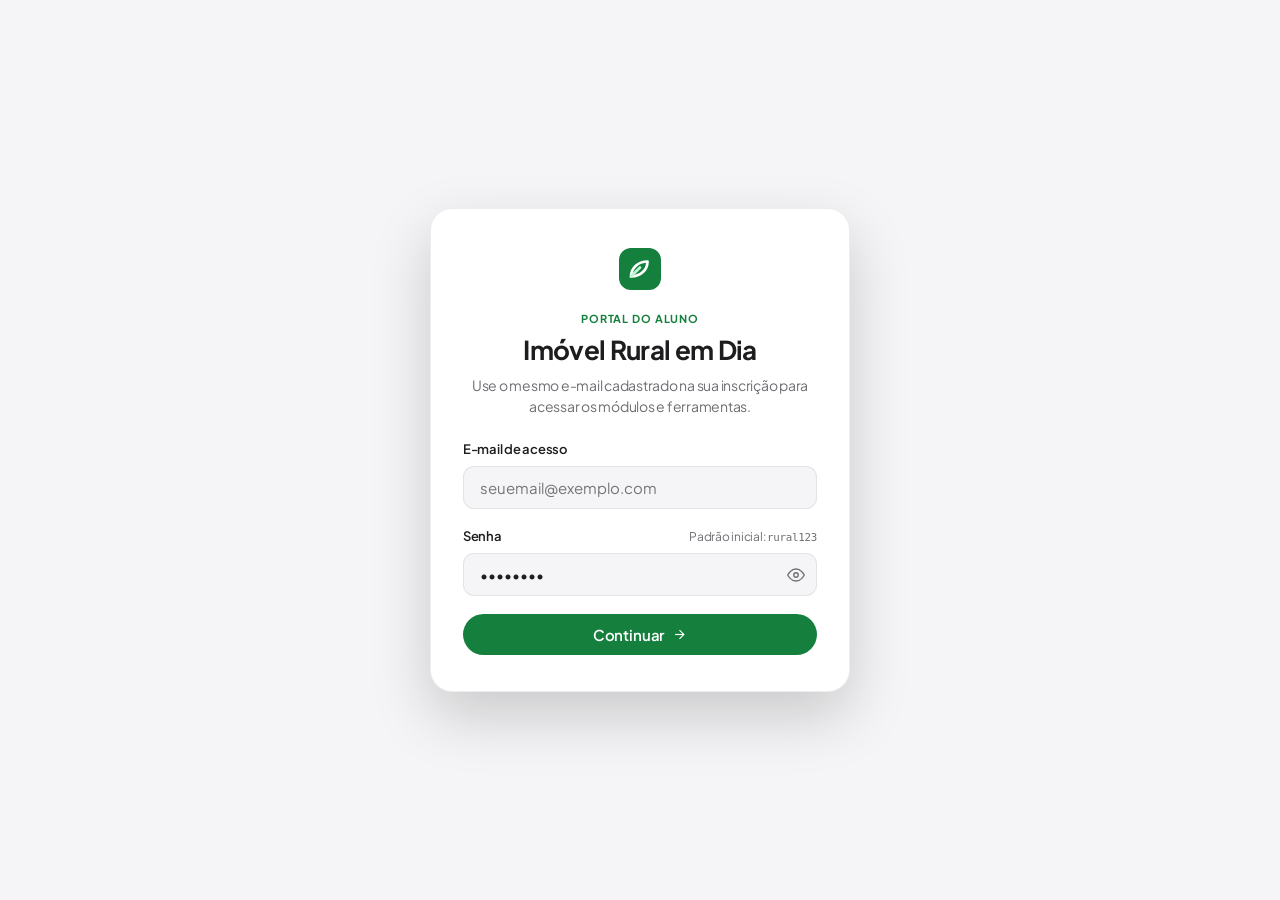
==== membros/index.html @ ce209ed5 "feat: publicar area de membros (/membros e /proprietario) + api webhook e consultor ia" ====
<!DOCTYPE html>
<html lang="pt-BR" data-theme="light">
<head>
  <meta charset="UTF-8">
  <meta name="viewport" content="width=device-width, initial-scale=1.0">
  <title>Imóvel Rural em Dia | Formação Consultor Rural</title>
  <meta name="description" content="Área de membros Imóvel Rural em Dia. Acesse os 24 módulos visuais de CCIR, ITR, CAR, Retificação, Crédito Rural, planilhas interativas e o Consultor IA.">

  <!-- OpenGraph Exclusivo da Area de Membros -->
  <meta property="og:title" content="Imóvel Rural em Dia | Formação Consultor Rural">
  <meta property="og:description" content="Plataforma exclusiva de alunos com 24 módulos visuais passo a passo, planilhas interativas, modelos copiáveis e Consultor IA.">
  <meta property="og:type" content="website">
  <meta property="og:url" content="https://regularizerural.vercel.app/membros">
  <meta property="og:image" content="https://regularizerural.vercel.app/mockup.webp">
  <meta property="og:locale" content="pt_BR">
  <meta name="twitter:card" content="summary_large_image">
  <meta name="twitter:title" content="Imóvel Rural em Dia | Formação Consultor Rural">
  <meta name="twitter:description" content="Plataforma exclusiva de alunos com 24 módulos visuais passo a passo, planilhas interativas e Consultor IA.">
  <meta name="twitter:image" content="https://regularizerural.vercel.app/mockup.webp">

  <link rel="icon" type="image/svg+xml" href="/favicon.svg">
  <link rel="preconnect" href="https://fonts.googleapis.com">
  <link rel="preconnect" href="https://fonts.gstatic.com" crossorigin>
  <link href="https://fonts.googleapis.com/css2?family=Plus+Jakarta+Sans:wght@300;400;500;600;700&display=swap" rel="stylesheet">
  <link rel="stylesheet" href="/membros/styles.css">
</head>
<body>

  <!-- TELA DE LOGIN ESTILO APPLE ID -->
  <section id="login-view" class="login-view hidden">
    <div class="login-container">
      <div class="login-card">
        <div class="login-brand">
          <div class="brand-mark-lg">
            <svg viewBox="0 0 32 32" fill="none" stroke="currentColor" stroke-width="1.8">
              <rect x="2" y="2" width="28" height="28" rx="8" fill="#15803d" stroke="none"/>
              <path d="M10 21C10 15.5 14.5 11 21 11C21 16.5 16.5 21 10 21Z" stroke="#ffffff" stroke-width="1.8" stroke-linecap="round" stroke-linejoin="round"/>
              <path d="M10 21L16 15" stroke="#bbf7d0" stroke-width="1.8" stroke-linecap="round"/>
            </svg>
          </div>
          <span class="login-eyebrow">PORTAL DO ALUNO</span>
          <h1 class="login-title">Imóvel Rural em Dia</h1>
          <p class="login-subtitle">Use o mesmo e-mail cadastrado na sua inscrição para acessar os módulos e ferramentas.</p>
        </div>

        <div id="login-alert" class="login-alert hidden" role="alert"></div>

        <form id="login-form" class="login-form" onsubmit="window.RRApp.handleLoginSubmit(event)">
          <div class="form-group">
            <label for="login-email">E-mail de acesso</label>
            <input type="email" id="login-email" name="email" class="apple-input" placeholder="seuemail@exemplo.com" required autocomplete="email">
          </div>

          <div class="form-group">
            <div class="label-row">
              <label for="login-password">Senha</label>
              <span class="password-hint">Padrão inicial: <code>rural123</code></span>
            </div>
            <div class="password-input-wrap">
              <input type="password" id="login-password" name="password" class="apple-input" placeholder="Digite sua senha" value="rural123" required autocomplete="current-password">
              <button type="button" class="password-toggle-btn" onclick="window.RRApp.togglePasswordVisibility()" aria-label="Mostrar senha">
                <svg class="icon-sm" viewBox="0 0 24 24" fill="none" stroke="currentColor" stroke-width="1.8">
                  <path d="M1 12s4-8 11-8 11 8 11 8-4 8-11 8-11-8-11-8z"/>
                  <circle cx="12" cy="12" r="3"/>
                </svg>
              </button>
            </div>
          </div>

          <button type="submit" id="login-submit-btn" class="btn-apple-primary btn-full">
            <span>Continuar</span>
            <svg class="icon-xs" viewBox="0 0 24 24" fill="none" stroke="currentColor" stroke-width="1.8">
              <line x1="5" y1="12" x2="19" y2="12"/>
              <polyline points="12 5 19 12 12 19"/>
            </svg>
          </button>
        </form>

        <div class="login-quick-switch">
          <span class="login-quick-label">Contas de demonstração rápida:</span>
          <div class="login-quick-pills">
            <button type="button" class="chip-ghost" onclick="window.RRApp.quickSwitch('vip@rural.com', 'vip')">Aluno VIP</button>
            <button type="button" class="chip-ghost" onclick="window.RRApp.quickSwitch('aluno@rural.com', 'dia1')">Aluno Dia 1</button>
            <button type="button" class="chip-ghost" onclick="window.RRApp.quickSwitch('aluno8dias@rural.com', 'dia8')">Aluno Dia 8+</button>
          </div>
        </div>
      </div>
    </div>
  </section>

  <!-- SHELL PRINCIPAL ESTILO APPLE GALLERY -->
  <div id="app-shell" class="app-shell">

    <!-- TOP NAV GLOBAL (52px, FROSTED GLASS APPLE) -->
    <header id="app-header" class="global-nav">
      <div class="global-nav-inner">
        <!-- Esquerda: Logo minimalista -->
        <a href="#modulos" class="nav-brand" onclick="window.RRApp.navigate('home'); return false;">
          <span class="nav-brand-icon" aria-hidden="true">
            <svg viewBox="0 0 24 24" fill="none" stroke="currentColor" stroke-width="1.8">
              <path d="M6 19C6 12.5 11 7.5 18 7.5C18 14.5 13 19 6 19Z" stroke-linecap="round" stroke-linejoin="round"/>
              <path d="M6 19L12.5 12.5" stroke-linecap="round"/>
            </svg>
          </span>
          <span class="nav-brand-title">Imóvel Rural em Dia</span>
        </a>

        <!-- Centro: Apenas 3 links limpos -->
        <nav class="nav-center-links" aria-label="Menu Principal">
          <button type="button" class="nav-item active" data-nav="home" onclick="window.RRApp.navigate('home')">
            Módulos
          </button>
          <button type="button" id="nav-btn-tools" class="nav-item" data-nav="tools" onclick="window.RRApp.navigate('tools')">
            Ferramentas e Planilhas
          </button>
          <button type="button" id="nav-btn-ai" class="nav-item" data-nav="ai" onclick="window.RRApp.navigate('ai')">
            Consultor IA
          </button>
        </nav>

        <!-- Direita: Busca minimalista em pilula + Tema + Perfil com dropdown discreto -->
        <div class="nav-right-actions">
          <div class="nav-search-pill">
            <svg class="icon-xs nav-search-icon" viewBox="0 0 24 24" fill="none" stroke="currentColor" stroke-width="1.8">
              <circle cx="11" cy="11" r="8"/>
              <line x1="21" y1="21" x2="16.65" y2="16.65"/>
            </svg>
            <input
              type="search"
              id="module-search-input"
              class="nav-search-input"
              placeholder="Buscar módulo..."
              aria-label="Buscar módulo ou aula"
              oninput="window.RRApp.handleSearch(this.value)"
            >
            <button type="button" id="search-clear-btn" class="nav-search-clear hidden" onclick="window.RRApp.clearSearch()" aria-label="Limpar busca">
              <svg class="icon-xs" viewBox="0 0 24 24" fill="none" stroke="currentColor" stroke-width="1.8">
                <line x1="18" y1="6" x2="6" y2="18"/>
                <line x1="6" y1="6" x2="18" y2="18"/>
              </svg>
            </button>
          </div>

          <button type="button" id="theme-toggle-btn" class="nav-icon-btn" onclick="window.RRApp.toggleTheme()" aria-label="Alternar tema claro ou escuro" title="Alternar aparência">
            <svg id="theme-icon-moon" class="icon-sm" viewBox="0 0 24 24" fill="none" stroke="currentColor" stroke-width="1.8">
              <path d="M21 12.79A9 9 0 1 1 11.21 3 7 7 0 0 0 21 12.79z"/>
            </svg>
            <svg id="theme-icon-sun" class="icon-sm hidden" viewBox="0 0 24 24" fill="none" stroke="currentColor" stroke-width="1.8">
              <circle cx="12" cy="12" r="5"/>
              <line x1="12" y1="1" x2="12" y2="3"/>
              <line x1="12" y1="21" x2="12" y2="23"/>
              <line x1="4.22" y1="4.22" x2="5.64" y2="5.64"/>
              <line x1="18.36" y1="18.36" x2="19.78" y2="19.78"/>
              <line x1="1" y1="12" x2="3" y2="12"/>
              <line x1="21" y1="12" x2="23" y2="12"/>
              <line x1="4.22" y1="19.78" x2="5.64" y2="18.36"/>
              <line x1="18.36" y1="5.64" x2="19.78" y2="4.22"/>
            </svg>
          </button>

          <div class="profile-dropdown-wrap">
            <button type="button" id="profile-menu-btn" class="profile-trigger-btn" onclick="window.RRApp.toggleProfileMenu(event)" aria-expanded="false" aria-haspopup="true">
              <span class="profile-avatar-circle" id="header-user-initials">AL</span>
              <span class="profile-email-short" id="header-user-email">aluno@rural.com</span>
              <svg class="icon-xs profile-chevron" viewBox="0 0 24 24" fill="none" stroke="currentColor" stroke-width="1.8">
                <polyline points="6 9 12 15 18 9"/>
              </svg>
            </button>

            <div id="profile-dropdown" class="profile-dropdown hidden" role="menu">
              <div class="dropdown-user-header">
                <strong id="dropdown-user-name">Aluno Consultor</strong>
                <span id="dropdown-user-email">aluno@rural.com</span>
                <div class="dropdown-progress-row">
                  <span id="header-progress-pct">0% concluído</span>
                  <div class="dropdown-progress-track">
                    <div id="header-progress-bar" class="dropdown-progress-fill" style="width: 0%"></div>
                  </div>
                </div>
              </div>

              <div class="dropdown-divider"></div>

              <div class="dropdown-section">
                <span class="dropdown-section-label">Trocar conta de teste</span>
                <button type="button" class="dropdown-item" data-sim="vip" onclick="window.RRApp.quickSwitch('vip@rural.com', 'vip')">
                  <span>Aluno VIP (Completo + IA)</span>
                  <svg class="icon-xs" viewBox="0 0 24 24" fill="none" stroke="currentColor" stroke-width="1.8">
                    <polyline points="20 6 9 17 4 12"/>
                  </svg>
                </button>
                <button type="button" class="dropdown-item" data-sim="dia1" onclick="window.RRApp.quickSwitch('aluno@rural.com', 'dia1')">
                  <span>Aluno Dia 1 (Trava 7 dias)</span>
                  <svg class="icon-xs" viewBox="0 0 24 24" fill="none" stroke="currentColor" stroke-width="1.8">
                    <circle cx="12" cy="12" r="9"/>
                    <polyline points="12 7 12 12 15 14"/>
                  </svg>
                </button>
                <button type="button" class="dropdown-item" data-sim="dia8" onclick="window.RRApp.quickSwitch('aluno8dias@rural.com', 'dia8')">
                  <span>Aluno Dia 8+ (7 dias liberado)</span>
                  <svg class="icon-xs" viewBox="0 0 24 24" fill="none" stroke="currentColor" stroke-width="1.8">
                    <path d="M22 11.08V12a10 10 0 1 1-5.93-9.14"/>
                    <polyline points="22 4 12 14.01 9 11.01"/>
                  </svg>
                </button>
                <button type="button" class="dropdown-item" data-sim="proprietario" onclick="window.RRApp.quickSwitch('proprietario@rural.com', 'proprietario')">
                  <span>Proprietário Rural (Oferta Entenda)</span>
                  <svg class="icon-xs" viewBox="0 0 24 24" fill="none" stroke="currentColor" stroke-width="1.8">
                    <path d="M3 9l9-7 9 7v11a2 2 0 0 1-2 2H5a2 2 0 0 1-2-2z"/>
                    <polyline points="9 22 9 12 15 12 15 22"/>
                  </svg>
                </button>
              </div>

              <div class="dropdown-divider"></div>

              <button type="button" class="dropdown-item dropdown-item-danger" onclick="window.RRApp.logout()">
                <span>Sair</span>
                <svg class="icon-xs" viewBox="0 0 24 24" fill="none" stroke="currentColor" stroke-width="1.8">
                  <path d="M9 21H5a2 2 0 0 1-2-2V5a2 2 0 0 1 2-2h4"/>
                  <polyline points="16 17 21 12 16 7"/>
                  <line x1="21" y1="12" x2="9" y2="12"/>
                </svg>
              </button>
            </div>
          </div>
        </div>
      </div>
    </header>

    <!-- ====================================================================== -->
    <!-- VIEW 1: HOME (HERO MINIMALISTA APPLE + VITRINE DE CAPAS APPLE BOOKS)   -->
    <!-- ====================================================================== -->
    <main id="view-home" class="app-view">

      <!-- HERO MINIMALISTA ESTILO APPLE.COM -->
      <section class="apple-hero">
        <div class="apple-hero-inner">
          <span id="hero-eyebrow" class="apple-hero-eyebrow">FORMAÇÃO CONSULTOR RURAL</span>
          <h1 id="hero-title" class="apple-hero-title">Domine a regularização rural com clareza visual.</h1>
          <p id="hero-subtitle" class="apple-hero-subtitle">CCIR, ITR, CAR, Retificação de Área, Crédito Rural e Consultoria em 24 módulos práticos.</p>
          <div class="apple-hero-actions">
            <button type="button" id="hero-continue-btn" class="btn-apple-primary" onclick="window.RRApp.continueStudying()">
              <span id="hero-continue-label">Continuar Estudando</span>
            </button>
            <button type="button" class="btn-apple-ghost" onclick="window.RRApp.navigate('ai')">
              <span id="hero-ai-btn-label">Abrir Consultor IA</span>
            </button>
          </div>
        </div>
      </section>

      <!-- VITRINE DE TRILHAS E CAPAS DE MODULOS (ESTILO APPLE BOOKS / APPLE TV+) -->
      <section id="tracks-container" class="tracks-showcase" aria-label="Trilhas de Módulos">
        <!-- Renderizado dinamicamente via app.js -->
      </section>

    </main>

    <!-- ====================================================================== -->
    <!-- VIEW 2: WORKBOOK VISUAL INTERATIVO (MODULE READER VIEW)                -->
    <!-- ====================================================================== -->
    <section id="view-classroom" class="app-view hidden">
      <!-- Barra Superior Limpa do Leitor -->
      <div class="reader-topbar">
        <div class="reader-topbar-inner">
          <button type="button" class="btn-reader-back" onclick="window.RRApp.navigate('home')">
            <svg class="icon-sm" viewBox="0 0 24 24" fill="none" stroke="currentColor" stroke-width="1.8">
              <line x1="19" y1="12" x2="5" y2="12"/>
              <polyline points="12 19 5 12 12 5"/>
            </svg>
            <span>Voltar aos Módulos</span>
          </button>

          <div class="reader-topbar-title">
            <span id="cls-mod-number" class="reader-mod-badge">MÓDULO 01</span>
            <h2 id="cls-mod-title" class="reader-mod-name">Título do Módulo</h2>
          </div>

          <div class="reader-topbar-progress">
            <span id="cls-mod-progress-text" class="reader-progress-label">0 de 3 aulas</span>
            <div class="reader-progress-track">
              <div id="cls-mod-progress-bar" class="reader-progress-fill" style="width: 0%"></div>
            </div>
          </div>
        </div>
      </div>

      <!-- Layout em 2 Colunas Limpas -->
      <div class="reader-workspace">
        <!-- Coluna Esquerda (280px, fixa) -->
        <aside class="reader-sidebar">
          <div class="reader-sidebar-head">
            <span class="reader-sidebar-label">AULAS DO MÓDULO</span>
          </div>

          <div id="cls-lessons-list" class="reader-lessons-list" role="navigation" aria-label="Aulas do módulo">
            <!-- Preenchido via app.js -->
          </div>

          <div class="reader-sidebar-footer">
            <button type="button" id="cls-complete-btn" class="btn-complete-lesson" onclick="window.RRApp.toggleCurrentLessonComplete()">
              <svg class="icon-sm" viewBox="0 0 24 24" fill="none" stroke="currentColor" stroke-width="1.8">
                <polyline points="20 6 9 17 4 12"/>
              </svg>
              <span id="cls-complete-btn-label">Marcar aula como concluída</span>
            </button>

            <button type="button" id="cls-sidebar-pdf-btn" class="btn-reader-utility hidden" onclick="window.RRApp.openModulePdf()">
              <svg class="icon-xs" viewBox="0 0 24 24" fill="none" stroke="currentColor" stroke-width="1.8">
                <path d="M14 2H6a2 2 0 0 0-2 2v16a2 2 0 0 0 2 2h12a2 2 0 0 0 2-2V8z"/>
                <polyline points="14 2 14 8 20 8"/>
              </svg>
              <span>Versão em PDF</span>
            </button>
          </div>
        </aside>

        <!-- Coluna Principal (max-width: 860px, fundo #ffffff, padding 40px) -->
        <div class="reader-main-column">
          <article class="reader-paper">
            <!-- Player de Video elegante (16:9 arredondado 18px) ou card discreto -->
            <div id="cls-video-stage" class="reader-video-wrap">
              <!-- Preenchido dinamicamente via app.js -->
            </div>

            <!-- Cabecalho da Aula -->
            <header class="reader-lesson-header">
              <div class="reader-lesson-meta">
                <span id="cls-lesson-number-badge" class="reader-lesson-pill">Aula 01</span>
                <span id="cls-lesson-duration-badge" class="reader-lesson-duration">15 min</span>
                <span id="cls-lesson-status-badge" class="reader-lesson-status">Em estudo</span>
              </div>
              <h1 id="cls-lesson-title" class="reader-lesson-title">Título da Aula</h1>
            </header>

            <!-- Corpo Rico do Workbook da Aula -->
            <div id="cls-lesson-content" class="workbook-content">
              <!-- Renderizado via app.js -->
            </div>

            <!-- Navegacao Inferior entre Aulas -->
            <footer class="reader-bottom-nav">
              <button type="button" id="cls-prev-btn" class="btn-apple-secondary" onclick="window.RRApp.prevLesson()">
                <svg class="icon-xs" viewBox="0 0 24 24" fill="none" stroke="currentColor" stroke-width="1.8">
                  <line x1="19" y1="12" x2="5" y2="12"/>
                  <polyline points="12 19 5 12 12 5"/>
                </svg>
                <span>Aula Anterior</span>
              </button>

              <button type="button" id="cls-next-btn" class="btn-apple-primary" onclick="window.RRApp.nextLesson()">
                <span id="cls-next-btn-label">Próxima Aula</span>
                <svg class="icon-xs" viewBox="0 0 24 24" fill="none" stroke="currentColor" stroke-width="1.8">
                  <line x1="5" y1="12" x2="19" y2="12"/>
                  <polyline points="12 5 19 12 12 19"/>
                </svg>
              </button>
            </footer>
          </article>
        </div>
      </div>
    </section>

    <!-- ====================================================================== -->
    <!-- VIEW 3: FERRAMENTAS E PLANILHAS INTERATIVAS (view === 'tools')          -->
    <!-- ====================================================================== -->
    <section id="view-tools" class="app-view hidden">
      <div class="tools-container">
        <header class="tools-hero">
          <span id="tools-eyebrow" class="apple-hero-eyebrow">FERRAMENTAS OPERACIONAIS</span>
          <h1 id="tools-title" class="tools-main-title">Planilhas e Calculadoras de Campo.</h1>
          <p id="tools-subtitle" class="tools-main-subtitle">Simule honorários por hectare, faça a auditoria cruzada dos 4 documentos do imóvel e planeje sua meta mensal.</p>

          <div id="tools-nav-pills" class="tools-nav-pills" role="tablist">
            <a href="#tool-calc-honorarios" class="chip-option active">1. Calculadora de Honorários</a>
            <a href="#tool-auditoria-cruzada" class="chip-option">2. Auditoria Cruzada (4 Órgãos)</a>
            <a href="#tool-meta-financeira" class="chip-option">3. Meta Financeira Mensal</a>
          </div>
        </header>

        <!-- PLANILHA 1: CALCULADORA INTERATIVA DE HONORARIOS E PACOTES RURAIS -->
        <section id="tool-calc-honorarios" class="interactive-sheet tool-sheet-card">
          <div class="sheet-header">
            <div>
              <span class="sheet-eyebrow">PLANILHA INTERATIVA 01</span>
              <h2 class="sheet-title">Calculadora de Honorários e Pacotes Rurais</h2>
              <p class="sheet-desc">Selecione o porte do imóvel em hectares e os serviços desejados para gerar os valores de Serviço Avulso, Pacote Essencial, Pacote Completo e Entrada de 50%.</p>
            </div>
            <button type="button" class="btn-apple-primary" onclick="window.RRApp.copyPricingProposal(this)">
              <svg class="icon-xs" viewBox="0 0 24 24" fill="none" stroke="currentColor" stroke-width="1.8">
                <rect x="9" y="9" width="13" height="13" rx="2" ry="2"/>
                <path d="M5 15H4a2 2 0 0 1-2-2V4a2 2 0 0 1 2-2h9a2 2 0 0 1 2 2v1"/>
              </svg>
              <span>Copiar Orçamento</span>
            </button>
          </div>

          <div class="sheet-grid-2">
            <!-- Controles de Entrada -->
            <div class="sheet-controls-panel">
              <div class="form-group">
                <label for="calc-client-name">Nome do cliente ou propriedade (opcional)</label>
                <input type="text" id="calc-client-name" class="apple-input" placeholder="Ex.: Fazenda Boa Esperança (Sr. Antônio)" oninput="window.RRApp.recalculatePricing()">
              </div>

              <div class="form-group">
                <div class="label-row">
                  <label for="calc-hectares">Porte do imóvel em hectares (ha)</label>
                  <strong id="calc-hectares-badge" class="sheet-value-pill">45 ha (Pequeno / Médio Porte)</strong>
                </div>
                <input type="range" id="calc-hectares-range" class="apple-range" min="5" max="1500" step="5" value="45" oninput="window.RRApp.syncHectaresInput(this.value, 'range')">
                <div class="range-input-row">
                  <input type="number" id="calc-hectares" class="apple-input input-sm" min="1" max="50000" value="45" oninput="window.RRApp.syncHectaresInput(this.value, 'number')">
                  <span class="range-unit-label">hectares declarados</span>
                </div>
              </div>

              <div class="form-group">
                <label for="calc-complexity">Grau de complexidade cadastral</label>
                <select id="calc-complexity" class="apple-input" onchange="window.RRApp.recalculatePricing()">
                  <option value="1">Padrão: Emissão e atualização sem litígio (1.0x)</option>
                  <option value="1.35">Intermediário: Divergência cadastral, espólio ou malha fina ITR (1.35x)</option>
                  <option value="1.75">Avançado: Sobreposição de CAR, retificação ou múltiplos herdeiros (1.75x)</option>
                </select>
              </div>

              <div class="form-group">
                <label>Serviços incluídos no levantamento</label>
                <div class="sheet-check-grid">
                  <label class="sheet-Toggle-option">
                    <input type="checkbox" id="srv-ccir" checked onchange="window.RRApp.recalculatePricing()">
                    <span>CCIR / Atualização DCR no INCRA</span>
                  </label>
                  <label class="sheet-Toggle-option">
                    <input type="checkbox" id="srv-itr" checked onchange="window.RRApp.recalculatePricing()">
                    <span>ITR (DITR) + Vínculo CIB/CNIR e CND</span>
                  </label>
                  <label class="sheet-Toggle-option">
                    <input type="checkbox" id="srv-car" checked onchange="window.RRApp.recalculatePricing()">
                    <span>CAR / SICAR (Inscrição ou Retificação)</span>
                  </label>
                  <label class="sheet-Toggle-option">
                    <input type="checkbox" id="srv-ret" onchange="window.RRApp.recalculatePricing()">
                    <span>Dossiê de Retificação / Pasta Crédito Rural</span>
                  </label>
                </div>
              </div>
            </div>

            <!-- Resultados Calculados em Tempo Real -->
            <div class="sheet-results-panel">
              <div class="pricing-cards-grid">
                <div class="pricing-result-card">
                  <span class="pricing-card-tag">OPÇÃO 1 · SERVIÇO AVULSO</span>
                  <strong id="res-val-avulso" class="pricing-card-amount">R$ 350</strong>
                  <span class="pricing-card-sub">Por demanda unitária ou diagnóstico técnico inicial</span>
                </div>

                <div class="pricing-result-card">
                  <span class="pricing-card-tag">OPÇÃO 2 · PACOTE ESSENCIAL</span>
                  <strong id="res-val-essencial" class="pricing-card-amount">R$ 980</strong>
                  <span class="pricing-card-sub">Diagnóstico + Regularização base de 2 órgãos</span>
                </div>

                <div class="pricing-result-card pricing-card-featured">
                  <span class="pricing-card-tag">OPÇÃO 3 · PACOTE COMPLETO</span>
                  <strong id="res-val-completo" class="pricing-card-amount">R$ 1.650</strong>
                  <span class="pricing-card-sub">Solução completa dos serviços selecionados + Pasta final</span>
                </div>

                <div class="pricing-result-card pricing-card-split">
                  <span class="pricing-card-tag">CONDIÇÃO DE FECHAMENTO (50% + 50%)</span>
                  <strong id="res-val-entrada" class="pricing-card-amount">R$ 825</strong>
                  <span id="res-val-saldo" class="pricing-card-sub">50% na assinatura + R$ 825 na entrega dos protocolos</span>
                </div>
              </div>

              <div class="script-box" style="margin-top: 16px;">
                <div class="script-box-header">
                  <span class="script-box-title">Proposta Comercial Gerada Automaticamente</span>
                  <button type="button" class="btn-copy-pill" onclick="window.RRApp.copyPricingProposal(this)">
                    <svg class="icon-xs" viewBox="0 0 24 24" fill="none" stroke="currentColor" stroke-width="1.8">
                      <rect x="9" y="9" width="13" height="13" rx="2" ry="2"/>
                      <path d="M5 15H4a2 2 0 0 1-2-2V4a2 2 0 0 1 2-2h9a2 2 0 0 1 2 2v1"/>
                    </svg>
                    <span>Copiar Orçamento</span>
                  </button>
                </div>
                <pre id="calc-proposal-preview" class="script-pre"></pre>
              </div>
            </div>
          </div>
        </section>

        <!-- PLANILHA 2: AUDITORIA CRUZADA DO IMOVEL (MATRICULA X CCIR X ITR X CAR) -->
        <section id="tool-auditoria-cruzada" class="interactive-sheet tool-sheet-card">
          <div class="sheet-header">
            <div>
              <span class="sheet-eyebrow">PLANILHA INTERATIVA 02</span>
              <h2 class="sheet-title">Auditoria Cruzada do Imóvel (Matrícula x CCIR x ITR x CAR)</h2>
              <p class="sheet-desc">Digite o nome do titular, CPF/CNPJ e área em hectares nos 4 documentos. A planilha aponta automaticamente onde está a divergência e qual requerimento usar.</p>
            </div>
            <div class="sheet-header-actions">
              <button type="button" class="btn-apple-secondary" onclick="window.RRApp.loadAuditPreset('divergent')">
                <span>Carregar Exemplo com Divergência</span>
              </button>
              <button type="button" class="btn-apple-secondary" onclick="window.RRApp.loadAuditPreset('clean')">
                <span>Exemplo 100% Regular</span>
              </button>
              <button type="button" class="btn-apple-primary" onclick="window.RRApp.copyAuditReport(this)">
                <svg class="icon-xs" viewBox="0 0 24 24" fill="none" stroke="currentColor" stroke-width="1.8">
                  <rect x="9" y="9" width="13" height="13" rx="2" ry="2"/>
                  <path d="M5 15H4a2 2 0 0 1-2-2V4a2 2 0 0 1 2-2h9a2 2 0 0 1 2 2v1"/>
                </svg>
                <span>Copiar Laudo</span>
              </button>
            </div>
          </div>

          <div class="apple-table-wrap">
            <table class="apple-spec-table audit-interactive-table">
              <thead>
                <tr>
                  <th>Documento / Órgão</th>
                  <th>Nome do Titular no Documento</th>
                  <th>CPF ou CNPJ</th>
                  <th>Área Registrada (ha)</th>
                  <th>Status na Auditoria</th>
                  <th>Ação / Requerimento Recomendado</th>
                </tr>
              </thead>
              <tbody>
                <tr>
                  <td>
                    <strong>1. Matrícula / Registro</strong>
                    <span class="table-sub">Cartório de Imóveis (Base Legal)</span>
                  </td>
                  <td><input type="text" id="aud-mat-nome" class="table-input" value="José Carlos Oliveira" oninput="window.RRApp.runCrossAudit()"></td>
                  <td><input type="text" id="aud-mat-cpf" class="table-input" value="142.850.910-00" oninput="window.RRApp.runCrossAudit()"></td>
                  <td><input type="number" step="0.01" id="aud-mat-area" class="table-input" value="64.50" oninput="window.RRApp.runCrossAudit()"></td>
                  <td><span id="aud-mat-status" class="audit-pill audit-ok">Documento Base</span></td>
                  <td id="aud-mat-action" class="table-action-cell">Certidão de Inteiro Teor atualizada (referência de domínio).</td>
                </tr>
                <tr>
                  <td>
                    <strong>2. CCIR / SNCR</strong>
                    <span class="table-sub">INCRA (Código 13 dígitos)</span>
                  </td>
                  <td><input type="text" id="aud-ccir-nome" class="table-input" value="Espólio de Sebastião Oliveira" oninput="window.RRApp.runCrossAudit()"></td>
                  <td><input type="text" id="aud-ccir-cpf" class="table-input" value="018.442.110-49" oninput="window.RRApp.runCrossAudit()"></td>
                  <td><input type="number" step="0.01" id="aud-ccir-area" class="table-input" value="60.00" oninput="window.RRApp.runCrossAudit()"></td>
                  <td><span id="aud-ccir-status" class="audit-pill audit-err">Divergente</span></td>
                  <td id="aud-ccir-action" class="table-action-cell">Protocolar DCR no SNCR/INCRA atualizando titular e área.</td>
                </tr>
                <tr>
                  <td>
                    <strong>3. ITR / CIB (CNIR)</strong>
                    <span class="table-sub">Receita Federal / e-CAC</span>
                  </td>
                  <td><input type="text" id="aud-itr-nome" class="table-input" value="José Carlos Oliveira" oninput="window.RRApp.runCrossAudit()"></td>
                  <td><input type="text" id="aud-itr-cpf" class="table-input" value="142.850.910-00" oninput="window.RRApp.runCrossAudit()"></td>
                  <td><input type="number" step="0.01" id="aud-itr-area" class="table-input" value="60.00" oninput="window.RRApp.runCrossAudit()"></td>
                  <td><span id="aud-itr-status" class="audit-pill audit-err">Divergente</span></td>
                  <td id="aud-itr-action" class="table-action-cell">Atualizar área no CAFIR/CNIR e retificar DIAC na DITR.</td>
                </tr>
                <tr>
                  <td>
                    <strong>4. CAR / SICAR</strong>
                    <span class="table-sub">Órgão Ambiental Estadual</span>
                  </td>
                  <td><input type="text" id="aud-car-nome" class="table-input" value="José Carlos Oliveira" oninput="window.RRApp.runCrossAudit()"></td>
                  <td><input type="text" id="aud-car-cpf" class="table-input" value="142.850.910-00" oninput="window.RRApp.runCrossAudit()"></td>
                  <td><input type="number" step="0.01" id="aud-car-area" class="table-input" value="64.80" oninput="window.RRApp.runCrossAudit()"></td>
                  <td><span id="aud-car-status" class="audit-pill audit-ok">Compatível</span></td>
                  <td id="aud-car-action" class="table-action-cell">Dentro da margem operacional. Vincular nº do SNCR.</td>
                </tr>
              </tbody>
            </table>
          </div>

          <div id="audit-summary-banner" class="audit-summary-banner">
            <!-- Preenchido dinamicamente pelo app.js -->
          </div>
        </section>

        <!-- PLANILHA 3: META FINANCEIRA MENSAL DO CONSULTOR -->
        <section id="tool-meta-financeira" class="interactive-sheet tool-sheet-card">
          <div class="sheet-header">
            <div>
              <span class="sheet-eyebrow">PLANILHA INTERATIVA 03</span>
              <h2 class="sheet-title">Simulador de Meta Financeira Mensal do Consultor</h2>
              <p class="sheet-desc">Escolha sua meta mensal de faturamento para calcular quantos atendimentos você precisa fechar por mês e por semana em cada modalidade.</p>
            </div>
            <div class="goal-preset-pills">
              <button type="button" class="chip-option" onclick="window.RRApp.setMonthlyGoal(2000)">Meta R$ 2.000</button>
              <button type="button" class="chip-option active" onclick="window.RRApp.setMonthlyGoal(5000)">Meta R$ 5.000</button>
              <button type="button" class="chip-option" onclick="window.RRApp.setMonthlyGoal(10000)">Meta R$ 10.000</button>
            </div>
          </div>

          <div class="goal-controls-row">
            <div class="form-group">
              <label for="goal-target-input">Meta mensal desejada (R$)</label>
              <input type="number" id="goal-target-input" class="apple-input" step="500" min="500" max="100000" value="5000" oninput="window.RRApp.recalculateGoal()">
            </div>
            <div class="form-group">
              <label for="goal-ticket-avulso">Ticket médio Serviço Rápido (CCIR / ITR / CND)</label>
              <input type="number" id="goal-ticket-avulso" class="apple-input" step="50" min="100" value="300" oninput="window.RRApp.recalculateGoal()">
            </div>
            <div class="form-group">
              <label for="goal-ticket-inter">Ticket médio Regularização 2 Órgãos (DCR + ITR)</label>
              <input type="number" id="goal-ticket-inter" class="apple-input" step="50" min="300" value="950" oninput="window.RRApp.recalculateGoal()">
            </div>
            <div class="form-group">
              <label for="goal-ticket-pack">Ticket médio Pacote Completo (3 Órgãos + Pasta)</label>
              <input type="number" id="goal-ticket-pack" class="apple-input" step="100" min="500" value="1850" oninput="window.RRApp.recalculateGoal()">
            </div>
          </div>

          <div id="goal-results-grid" class="topic-grid">
            <!-- Preenchido dinamicamente pelo app.js -->
          </div>
        </section>

      </div>
    </section>

    <!-- ====================================================================== -->
    <!-- VIEW 4: CONSULTOR IA (APPLE INTELLIGENCE / CHATGPT MINIMALISTA)        -->
    <!-- ====================================================================== -->
    <section id="view-ai" class="app-view hidden">
      <div class="ai-minimal-shell">
        <header class="ai-minimal-header">
          <span class="ai-minimal-badge">
            <svg class="icon-xs" viewBox="0 0 24 24" fill="none" stroke="currentColor" stroke-width="1.8">
              <path d="M12 2L14.8 8.5L22 9.3L16.5 14L18.2 21L12 17.3L5.8 21L7.5 14L2 9.3L9.2 8.5L12 2Z"/>
            </svg>
            <span>Consultor Rural IA</span>
          </span>
          <h1 class="ai-minimal-title">Como posso ajudar no caso do seu cliente?</h1>
          <p class="ai-minimal-sub">Receba o diagnóstico técnico, a ordem dos órgãos, os documentos necessários e o orçamento pronto.</p>
        </header>

        <!-- Aviso discreto caso o perfil de teste nao tenha o Upsell da IA -->
        <div id="ai-locked-banner" class="ai-lock-notice hidden">
          <div class="ai-lock-notice-text">
            <strong>Recurso exclusivo do plano com Consultor IA</strong>
            <span>Ative na sua conta ou alterne para o perfil Aluno VIP no menu superior direito para testar agora.</span>
          </div>
          <div class="ai-lock-notice-actions">
            <a id="ai-unlock-checkout-link" href="https://pay.novarkbr.com/p0ptqz86" target="_blank" rel="noopener" class="btn-apple-primary">
              <span>Liberar Consultor IA</span>
            </a>
            <button type="button" class="btn-apple-secondary" onclick="window.RRApp.quickSwitch('vip@rural.com', 'vip')">
              <span>Testar como Aluno VIP</span>
            </button>
          </div>
        </div>

        <!-- 4 Sugestoes Rapidas em Pilulas Clicaveis -->
        <div class="ai-suggestions-row" aria-label="Sugestões rápidas">
          <button type="button" class="ai-suggestion-pill" onclick="window.RRApp.askPresetCase(0)">
            Sítio de 25 ha com CCIR no nome de falecido
          </button>
          <button type="button" class="ai-suggestion-pill" onclick="window.RRApp.askPresetCase(1)">
            Pronaf travado por CND de ITR e vínculo no CNIR
          </button>
          <button type="button" class="ai-suggestion-pill" onclick="window.RRApp.askPresetCase(2)">
            Sobreposição de área no CAR com vizinho
          </button>
          <button type="button" class="ai-suggestion-pill" onclick="window.RRApp.askPresetCase(3)">
            Orçamento em 3 pacotes para fazenda de 120 ha
          </button>
        </div>

        <!-- Caixa de Conversa Limpa -->
        <div class="ai-chat-card">
          <div id="ai-chat-messages" class="ai-chat-stream" role="log" aria-live="polite">
            <!-- Renderizado via app.js -->
          </div>

          <form id="ai-chat-form" class="ai-composer-bar" onsubmit="window.RRApp.handleAiSubmit(event)">
            <textarea
              id="ai-question-input"
              class="ai-composer-input"
              rows="2"
              maxlength="800"
              placeholder="Descreva o problema do imóvel rural (área, estado, CCIR, ITR, CAR, herança ou financiamento)..."
              onkeydown="window.RRApp.handleAiKeydown(event)"
            ></textarea>
            <div class="ai-composer-actions">
              <button type="button" class="btn-ai-clear" onclick="window.RRApp.clearAiChat()" title="Limpar conversa">
                Limpar
              </button>
              <button type="submit" id="ai-send-btn" class="btn-apple-primary">
                <span>Enviar</span>
                <svg class="icon-xs" viewBox="0 0 24 24" fill="none" stroke="currentColor" stroke-width="1.8">
                  <line x1="22" y1="2" x2="11" y2="13"/>
                  <polygon points="22 2 15 22 11 13 2 9 22 2"/>
                </svg>
              </button>
            </div>
          </form>
        </div>
      </div>
    </section>

  </div>

  <!-- MODAIS MINIMALISTAS APPLE (DESBLOQUEIO DE MODULO / TRAVA DE 7 DIAS) -->
  <div id="modal-backdrop" class="modal-backdrop hidden" onclick="window.RRApp.closeModalOnBackdrop(event)">

    <!-- Modal A: Modulo Bloqueado (Order Bump / Upsell) -->
    <div id="modal-purchase" class="apple-modal hidden" role="dialog" aria-modal="true" aria-labelledby="modal-purchase-title">
      <button type="button" class="modal-close-btn" onclick="window.RRApp.closeModals()" aria-label="Fechar">
        <svg class="icon-sm" viewBox="0 0 24 24" fill="none" stroke="currentColor" stroke-width="1.8">
          <line x1="18" y1="6" x2="6" y2="18"/>
          <line x1="6" y1="6" x2="18" y2="18"/>
        </svg>
      </button>

      <span id="modal-purchase-badge" class="modal-eyebrow">MÓDULO COMPLEMENTAR</span>
      <h3 id="modal-purchase-title" class="modal-title">Destravar Módulo</h3>
      <p id="modal-purchase-subtitle" class="modal-subtitle">Adicione este módulo complementar à sua conta usando o mesmo e-mail (<code id="modal-purchase-email">aluno@rural.com</code>) para liberação imediata.</p>

      <div class="modal-lessons-box">
        <span class="modal-box-label">Aulas incluídas neste módulo:</span>
        <ul id="modal-purchase-lessons" class="modal-lessons-list"></ul>
      </div>

      <div class="modal-actions">
        <a id="modal-purchase-cta" href="https://pay.novarkbr.com/t61jpbxl" target="_blank" rel="noopener" class="btn-apple-primary btn-full">
          <span id="modal-purchase-cta-label">Destravar Este Pacote Agora</span>
        </a>
        <a id="modal-purchase-combo-cta" href="https://pay.novarkbr.com/fotl08p9" target="_blank" rel="noopener" class="btn-apple-secondary btn-full hidden" style="margin-top: 8px; justify-content: center; text-align: center;">
          <span>Levar Combo com os 3 Order Bumps Juntos</span>
        </a>
        <button type="button" class="btn-modal-test-link" onclick="window.RRApp.unlockCurrentModalTrackForTest()">
          Testar abertura deste módulo no modo demonstração
        </button>
      </div>
    </div>

    <!-- Modal B: Modulo com Liberação Programada (7 Dias) -->
    <div id="modal-drip" class="apple-modal hidden" role="dialog" aria-modal="true" aria-labelledby="modal-drip-title">
      <button type="button" class="modal-close-btn" onclick="window.RRApp.closeModals()" aria-label="Fechar">
        <svg class="icon-sm" viewBox="0 0 24 24" fill="none" stroke="currentColor" stroke-width="1.8">
          <line x1="18" y1="6" x2="6" y2="18"/>
          <line x1="6" y1="6" x2="18" y2="18"/>
        </svg>
      </button>

      <span id="modal-drip-badge" class="modal-eyebrow">CRONOGRAMA DE ESTUDOS</span>
      <h3 id="modal-drip-title" class="modal-title">Liberação Programada</h3>
      <p id="modal-drip-explanation" class="modal-subtitle">Este módulo já faz parte do seu plano e abre automaticamente a partir do 8º dia de acesso.</p>

      <div class="modal-lessons-box">
        <span id="modal-drip-countdown-title" class="modal-box-label">Conteúdos programados:</span>
        <ul id="modal-drip-lessons" class="modal-lessons-list"></ul>
      </div>

      <div class="modal-actions">
        <button type="button" class="btn-apple-primary btn-full" onclick="window.RRApp.closeModals()">
          <span>Continuar nos Módulos Disponíveis</span>
        </button>
        <button type="button" class="btn-modal-test-link" onclick="window.RRApp.simulatePass7DaysNow()">
          Simular conta após 7 dias para visualizar este módulo agora
        </button>
      </div>
    </div>

  </div>

  <!-- TOAST MINIMALISTA -->
  <div id="toast-container" class="toast-container" aria-live="polite"></div>

  <!-- BANCO DE CONTEUDO + APLICACAO -->
  <script src="/membros/data/courses-db.js"></script>
  <script src="/membros/app.js"></script>
</body>
</html>
---- membros/styles.css ----
/* ==========================================================================
   IMOVEL RURAL EM DIA - APPLE MINIMALIST DESIGN SYSTEM
   Tipografia exclusiva: Plus Jakarta Sans (Zero Serif, Zero Emojis, Zero Travessoes)
   ========================================================================== */

:root,
[data-theme="light"] {
  --font-sans: 'Plus Jakarta Sans', -apple-system, BlinkMacSystemFont, 'SF Pro Display', 'SF Pro Text', system-ui, sans-serif;

  /* Superficies Light Mode Apple Gallery */
  --canvas: #ffffff;
  --canvas-parchment: #f5f5f7;
  --surface-pearl: #fafafc;
  --surface-card: #ffffff;
  --surface-elevated: #ffffff;
  --surface-input: #f5f5f7;
  --nav-bg: rgba(255, 255, 255, 0.82);
  --nav-border: rgba(0, 0, 0, 0.06);

  /* Tipografia & Tintas Apple */
  --ink: #1d1d1f;
  --ink-secondary: #6e6e73;
  --ink-muted: #86868b;
  --on-primary: #ffffff;

  /* Verde Floresta Apple (Unico Accent Interativo) */
  --primary: #15803d;
  --primary-hover: #16a34a;
  --primary-focus: #16a34a;
  --primary-soft: rgba(21, 128, 61, 0.08);
  --primary-border: rgba(21, 128, 61, 0.22);

  /* Estados Semanticos Discretos */
  --status-ok-bg: rgba(21, 128, 61, 0.1);
  --status-ok-text: #15803d;
  --status-warn-bg: rgba(217, 119, 6, 0.1);
  --status-warn-text: #b45309;
  --status-err-bg: rgba(220, 38, 38, 0.1);
  --status-err-text: #b91c1c;

  /* Bordas Hairline & Sombra de Produto Apple */
  --hairline: rgba(0, 0, 0, 0.07);
  --hairline-table: #e5e5ea;
  --product-shadow: 0 10px 28px rgba(0, 0, 0, 0.12);
  --modal-shadow: 0 24px 60px rgba(0, 0, 0, 0.18);
}

[data-theme="dark"] {
  --canvas: #0a0f0c;
  --canvas-parchment: #141c17;
  --surface-pearl: #18221c;
  --surface-card: #141c17;
  --surface-elevated: #1b2620;
  --surface-input: #18221c;
  --nav-bg: rgba(10, 15, 12, 0.82);
  --nav-border: rgba(255, 255, 255, 0.08);

  --ink: #f5f5f7;
  --ink-secondary: #a1a1a6;
  --ink-muted: #6e6e73;
  --on-primary: #ffffff;

  --primary: #16a34a;
  --primary-hover: #22c55e;
  --primary-focus: #22c55e;
  --primary-soft: rgba(22, 163, 74, 0.15);
  --primary-border: rgba(34, 197, 94, 0.28);

  --status-ok-bg: rgba(34, 197, 94, 0.15);
  --status-ok-text: #4ade80;
  --status-warn-bg: rgba(245, 158, 11, 0.15);
  --status-warn-text: #fbbf24;
  --status-err-bg: rgba(239, 68, 68, 0.15);
  --status-err-text: #f87171;

  --hairline: rgba(255, 255, 255, 0.08);
  --hairline-table: rgba(255, 255, 255, 0.1);
  --product-shadow: 0 12px 32px rgba(0, 0, 0, 0.48);
  --modal-shadow: 0 28px 68px rgba(0, 0, 0, 0.65);
}

/* ==========================================================================
   RESET E BASE
   ========================================================================== */
*, *::before, *::after {
  box-sizing: border-box;
  margin: 0;
  padding: 0;
}

html {
  scroll-behavior: smooth;
  font-family: var(--font-sans);
  -webkit-font-smoothing: antialiased;
  -moz-osx-font-smoothing: grayscale;
}

body {
  font-family: var(--font-sans);
  background-color: var(--canvas);
  color: var(--ink);
  font-size: 17px;
  font-weight: 400;
  line-height: 1.47;
  letter-spacing: -0.015em;
  min-height: 100vh;
  overflow-x: hidden;
  transition: background-color 0.2s ease, color 0.2s ease;
}

button, input, select, textarea {
  font-family: var(--font-sans);
}

a {
  color: inherit;
  text-decoration: none;
}

code {
  font-family: ui-monospace, SFMono-Regular, Menlo, Monaco, Consolas, monospace;
  font-size: 0.9em;
}

.hidden {
  display: none !important;
}

.icon-xs {
  width: 15px;
  height: 15px;
  flex-shrink: 0;
}

.icon-sm {
  width: 18px;
  height: 18px;
  flex-shrink: 0;
}

/* ==========================================================================
   BOTOES E COMPONENTES BASE APPLE
   ========================================================================== */
.btn-apple-primary {
  display: inline-flex;
  align-items: center;
  justify-content: center;
  gap: 8px;
  background-color: var(--primary);
  color: var(--on-primary);
  font-size: 15px;
  font-weight: 600;
  line-height: 1;
  letter-spacing: -0.01em;
  padding: 12px 24px;
  border-radius: 9999px;
  border: 1px solid transparent;
  cursor: pointer;
  transition: transform 0.15s ease, background-color 0.15s ease;
}

.btn-apple-primary:hover {
  background-color: var(--primary-hover);
}

.btn-apple-primary:active {
  transform: scale(0.95);
}

.btn-apple-primary:focus-visible {
  outline: 2px solid var(--primary-focus);
  outline-offset: 2px;
}

.btn-apple-ghost {
  display: inline-flex;
  align-items: center;
  justify-content: center;
  gap: 8px;
  background-color: transparent;
  color: var(--primary);
  font-size: 15px;
  font-weight: 600;
  line-height: 1;
  letter-spacing: -0.01em;
  padding: 12px 24px;
  border-radius: 9999px;
  border: 1px solid var(--primary);
  cursor: pointer;
  transition: transform 0.15s ease, background-color 0.15s ease;
}

.btn-apple-ghost:hover {
  background-color: var(--primary-soft);
}

.btn-apple-ghost:active {
  transform: scale(0.95);
}

.btn-apple-secondary {
  display: inline-flex;
  align-items: center;
  justify-content: center;
  gap: 7px;
  background-color: var(--canvas-parchment);
  color: var(--ink);
  font-size: 14px;
  font-weight: 600;
  line-height: 1;
  padding: 10px 18px;
  border-radius: 9999px;
  border: 1px solid var(--hairline);
  cursor: pointer;
  transition: transform 0.15s ease, border-color 0.15s ease;
}

.btn-apple-secondary:hover {
  border-color: var(--primary);
}

.btn-apple-secondary:active {
  transform: scale(0.95);
}

.btn-full {
  width: 100%;
}

.apple-input {
  width: 100%;
  background-color: var(--surface-input);
  color: var(--ink);
  font-size: 15px;
  font-weight: 400;
  padding: 11px 16px;
  border-radius: 11px;
  border: 1px solid var(--hairline);
  transition: border-color 0.15s ease, background-color 0.15s ease;
}

.apple-input:focus {
  outline: none;
  border-color: var(--primary-focus);
  background-color: var(--surface-card);
}

/* ==========================================================================
   TOP NAV GLOBAL (52px, FROSTED GLASS APPLE)
   ========================================================================== */
.global-nav {
  position: sticky;
  top: 0;
  z-index: 1000;
  height: 52px;
  background: var(--nav-bg);
  backdrop-filter: saturate(180%) blur(20px);
  -webkit-backdrop-filter: saturate(180%) blur(20px);
  border-bottom: 1px solid var(--nav-border);
}

.global-nav-inner {
  max-width: 1320px;
  height: 100%;
  margin: 0 auto;
  padding: 0 24px;
  display: flex;
  align-items: center;
  justify-content: space-between;
  gap: 16px;
}

.nav-brand {
  display: inline-flex;
  align-items: center;
  gap: 9px;
  color: var(--ink);
  font-size: 15px;
  font-weight: 700;
  letter-spacing: -0.02em;
  white-space: nowrap;
}

.nav-brand-icon {
  width: 26px;
  height: 26px;
  border-radius: 7px;
  background-color: var(--primary);
  color: #ffffff;
  display: inline-flex;
  align-items: center;
  justify-content: center;
}

.nav-brand-icon svg {
  width: 16px;
  height: 16px;
}

.nav-center-links {
  display: flex;
  align-items: center;
  gap: 6px;
}

.nav-item {
  background: transparent;
  border: none;
  color: var(--ink-secondary);
  font-size: 13.5px;
  font-weight: 500;
  letter-spacing: -0.01em;
  padding: 6px 14px;
  border-radius: 9999px;
  cursor: pointer;
  transition: color 0.15s ease, background-color 0.15s ease;
}

.nav-item:hover {
  color: var(--ink);
}

.nav-item.active {
  color: var(--ink);
  font-weight: 600;
  background-color: var(--canvas-parchment);
}

.nav-right-actions {
  display: flex;
  align-items: center;
  gap: 10px;
}

.nav-search-pill {
  position: relative;
  display: flex;
  align-items: center;
  background-color: var(--canvas-parchment);
  border: 1px solid var(--hairline);
  border-radius: 9999px;
  height: 34px;
  padding: 0 12px;
  width: 200px;
  transition: width 0.2s ease, border-color 0.15s ease;
}

.nav-search-pill:focus-within {
  width: 240px;
  border-color: var(--primary-focus);
  background-color: var(--surface-card);
}

.nav-search-icon {
  color: var(--ink-secondary);
  margin-right: 7px;
}

.nav-search-input {
  width: 100%;
  border: none;
  background: transparent;
  color: var(--ink);
  font-size: 13px;
  outline: none;
}

.nav-search-input::placeholder {
  color: var(--ink-muted);
}

.nav-search-clear {
  background: transparent;
  border: none;
  color: var(--ink-secondary);
  cursor: pointer;
  display: flex;
  align-items: center;
  padding: 2px;
}

.nav-icon-btn {
  width: 34px;
  height: 34px;
  border-radius: 9999px;
  background-color: var(--canvas-parchment);
  border: 1px solid var(--hairline);
  color: var(--ink-secondary);
  display: inline-flex;
  align-items: center;
  justify-content: center;
  cursor: pointer;
  transition: color 0.15s ease, transform 0.15s ease;
}

.nav-icon-btn:hover {
  color: var(--ink);
}

.nav-icon-btn:active {
  transform: scale(0.95);
}

/* Dropdown Discreto do Perfil no Topo Direito */
.profile-dropdown-wrap {
  position: relative;
}

.profile-trigger-btn {
  display: inline-flex;
  align-items: center;
  gap: 8px;
  height: 34px;
  padding: 3px 10px 3px 4px;
  border-radius: 9999px;
  background-color: var(--canvas-parchment);
  border: 1px solid var(--hairline);
  color: var(--ink);
  font-size: 12.5px;
  font-weight: 500;
  cursor: pointer;
  transition: border-color 0.15s ease;
}

.profile-trigger-btn:hover {
  border-color: var(--primary);
}

.profile-avatar-circle {
  width: 26px;
  height: 26px;
  border-radius: 9999px;
  background-color: var(--primary);
  color: #ffffff;
  font-size: 11px;
  font-weight: 700;
  display: inline-flex;
  align-items: center;
  justify-content: center;
}

.profile-email-short {
  max-width: 135px;
  overflow: hidden;
  text-overflow: ellipsis;
  white-space: nowrap;
}

.profile-chevron {
  color: var(--ink-secondary);
}

.profile-dropdown {
  position: absolute;
  top: calc(100% + 8px);
  right: 0;
  width: 268px;
  background-color: var(--surface-elevated);
  border: 1px solid var(--hairline);
  border-radius: 16px;
  padding: 12px;
  box-shadow: var(--modal-shadow);
  z-index: 1100;
}

.dropdown-user-header {
  padding: 4px 8px 8px;
  display: flex;
  flex-direction: column;
  gap: 2px;
}

.dropdown-user-header strong {
  font-size: 13.5px;
  font-weight: 600;
  color: var(--ink);
}

.dropdown-user-header span {
  font-size: 12px;
  color: var(--ink-secondary);
}

.dropdown-progress-row {
  margin-top: 8px;
  display: flex;
  flex-direction: column;
  gap: 4px;
}

.dropdown-progress-track {
  width: 100%;
  height: 4px;
  background-color: var(--canvas-parchment);
  border-radius: 9999px;
  overflow: hidden;
}

.dropdown-progress-fill {
  height: 100%;
  background-color: var(--primary);
  border-radius: 9999px;
  transition: width 0.3s ease;
}

.dropdown-divider {
  height: 1px;
  background-color: var(--hairline);
  margin: 8px 0;
}

.dropdown-section {
  display: flex;
  flex-direction: column;
  gap: 2px;
}

.dropdown-section-label {
  font-size: 11px;
  font-weight: 600;
  text-transform: uppercase;
  letter-spacing: 0.04em;
  color: var(--ink-muted);
  padding: 4px 8px;
}

.dropdown-item {
  width: 100%;
  display: flex;
  align-items: center;
  justify-content: space-between;
  gap: 8px;
  padding: 8px 10px;
  border-radius: 10px;
  background: transparent;
  border: none;
  color: var(--ink);
  font-size: 13px;
  font-weight: 500;
  text-align: left;
  cursor: pointer;
  transition: background-color 0.15s ease;
}

.dropdown-item:hover {
  background-color: var(--canvas-parchment);
}

.dropdown-item.active {
  background-color: var(--primary-soft);
  color: var(--primary);
  font-weight: 600;
}

.dropdown-item-danger {
  color: var(--status-err-text);
}

/* ==========================================================================
   HERO MINIMALISTA ESTILO APPLE.COM
   ========================================================================== */
.apple-hero {
  background-color: var(--canvas);
  padding: 72px 24px 56px;
  text-align: center;
  border-bottom: 1px solid var(--hairline);
}

.apple-hero-inner {
  max-width: 780px;
  margin: 0 auto;
  display: flex;
  flex-direction: column;
  align-items: center;
}

.apple-hero-eyebrow {
  display: inline-block;
  font-size: 12px;
  font-weight: 700;
  letter-spacing: 0.08em;
  text-transform: uppercase;
  color: var(--primary);
  margin-bottom: 12px;
}

.apple-hero-title {
  font-size: clamp(34px, 5vw, 52px);
  font-weight: 700;
  letter-spacing: -0.03em;
  line-height: 1.08;
  color: var(--ink);
  margin-bottom: 14px;
}

.apple-hero-subtitle {
  font-size: 19px;
  font-weight: 400;
  line-height: 1.42;
  color: var(--ink-secondary);
  max-width: 640px;
  margin-bottom: 28px;
}

.apple-hero-actions {
  display: flex;
  align-items: center;
  justify-content: center;
  gap: 12px;
  flex-wrap: wrap;
}

/* ==========================================================================
   VITRINE DE MODULOS ESTILO APPLE BOOKS / APPLE TV+
   ========================================================================== */
.tracks-showcase {
  display: flex;
  flex-direction: column;
}

.track-tile {
  padding: 56px 24px;
  background-color: var(--canvas);
  border-bottom: 1px solid var(--hairline);
}

.track-tile:nth-child(odd) {
  background-color: var(--canvas-parchment);
}

.track-tile-inner {
  max-width: 1320px;
  margin: 0 auto;
}

.track-header {
  display: flex;
  align-items: flex-end;
  justify-content: space-between;
  gap: 16px;
  margin-bottom: 28px;
}

.track-title {
  font-size: 26px;
  font-weight: 700;
  letter-spacing: -0.02em;
  line-height: 1.15;
  color: var(--ink);
  margin-bottom: 4px;
}

.track-subtitle {
  font-size: 15px;
  font-weight: 400;
  color: var(--ink-secondary);
  line-height: 1.4;
}

.track-controls {
  display: flex;
  align-items: center;
  gap: 8px;
  flex-shrink: 0;
}

.carousel-btn {
  width: 36px;
  height: 36px;
  border-radius: 9999px;
  background-color: var(--surface-card);
  border: 1px solid var(--hairline);
  color: var(--ink);
  display: inline-flex;
  align-items: center;
  justify-content: center;
  cursor: pointer;
  transition: transform 0.15s ease, border-color 0.15s ease;
}

.carousel-btn:hover {
  border-color: var(--primary);
}

.carousel-btn:active {
  transform: scale(0.95);
}

/* Carrossel Limpo de Capas */
.covers-carousel {
  display: flex;
  gap: 24px;
  overflow-x: auto;
  padding: 8px 4px 16px;
  scroll-snap-type: x mandatory;
  scrollbar-width: none;
}

.covers-carousel::-webkit-scrollbar {
  display: none;
}

/* Card de Capa Vertical (240px de largura, proporcao 4:5) */
.apple-book-card {
  width: 240px;
  flex: 0 0 240px;
  scroll-snap-align: start;
  display: flex;
  flex-direction: column;
  cursor: pointer;
  user-select: none;
  transition: transform 0.22s ease;
}

.apple-book-card:hover {
  transform: translateY(-4px);
}

.apple-book-card:active {
  transform: scale(0.98);
}

/* Parte superior (75% do card): Arte Visual de Capa SVG */
.book-cover-frame {
  position: relative;
  width: 240px;
  height: 300px;
  border-radius: 14px;
  overflow: hidden;
  box-shadow: var(--product-shadow);
  border: 1px solid rgba(0, 0, 0, 0.08);
  background-color: #0d2b18;
  margin-bottom: 14px;
}

.book-cover-svg {
  width: 100%;
  height: 100%;
  display: block;
}

/* Acabamento de lombada de livro Apple Books */
.book-spine-sheen {
  position: absolute;
  top: 0;
  bottom: 0;
  left: 0;
  width: 14px;
  background: linear-gradient(
    90deg,
    rgba(255, 255, 255, 0.22) 0%,
    rgba(255, 255, 255, 0.05) 45%,
    rgba(0, 0, 0, 0.18) 75%,
    transparent 100%
  );
  pointer-events: none;
}

/* Indicador discreto de cadeado no canto da capa quando bloqueado */
.book-lock-pill {
  position: absolute;
  top: 12px;
  right: 12px;
  width: 28px;
  height: 28px;
  border-radius: 9999px;
  background: rgba(15, 23, 18, 0.58);
  backdrop-filter: blur(8px);
  -webkit-backdrop-filter: blur(8px);
  color: #ffffff;
  display: inline-flex;
  align-items: center;
  justify-content: center;
  border: 1px solid rgba(255, 255, 255, 0.18);
}

/* Parte inferior (25% do card): APENAS titulo curto + micro-legenda */
.book-meta {
  display: flex;
  flex-direction: column;
  gap: 4px;
  padding: 0 2px;
}

.book-title {
  font-size: 15px;
  font-weight: 600;
  line-height: 1.32;
  letter-spacing: -0.012em;
  color: var(--ink);
  display: -webkit-box;
  -webkit-line-clamp: 2;
  -webkit-box-orient: vertical;
  overflow: hidden;
}

.book-caption {
  display: inline-flex;
  align-items: center;
  gap: 5px;
  font-size: 12px;
  font-weight: 400;
  color: var(--ink-secondary);
  line-height: 1.2;
}

.book-caption svg {
  width: 12px;
  height: 12px;
}

.book-caption.caption-done {
  color: var(--primary);
  font-weight: 600;
}

/* ==========================================================================
   TELA INTERNA DO MODULO (MODULE READER VIEW / WORKBOOK VISUAL)
   ========================================================================== */
.reader-topbar {
  position: sticky;
  top: 52px;
  z-index: 900;
  background: var(--nav-bg);
  backdrop-filter: saturate(180%) blur(20px);
  -webkit-backdrop-filter: saturate(180%) blur(20px);
  border-bottom: 1px solid var(--hairline);
}

.reader-topbar-inner {
  max-width: 1220px;
  margin: 0 auto;
  padding: 12px 24px;
  display: flex;
  align-items: center;
  justify-content: space-between;
  gap: 16px;
}

.btn-reader-back {
  display: inline-flex;
  align-items: center;
  gap: 6px;
  background: transparent;
  border: none;
  color: var(--primary);
  font-size: 14px;
  font-weight: 600;
  cursor: pointer;
  white-space: nowrap;
}

.btn-reader-back:hover {
  text-decoration: underline;
}

.reader-topbar-title {
  display: flex;
  align-items: center;
  gap: 10px;
  min-width: 0;
}

.reader-mod-badge {
  font-size: 11px;
  font-weight: 700;
  letter-spacing: 0.06em;
  text-transform: uppercase;
  color: var(--primary);
  background-color: var(--primary-soft);
  padding: 4px 9px;
  border-radius: 9999px;
  flex-shrink: 0;
}

.reader-mod-name {
  font-size: 15px;
  font-weight: 600;
  color: var(--ink);
  white-space: nowrap;
  overflow: hidden;
  text-overflow: ellipsis;
}

.reader-topbar-progress {
  display: flex;
  align-items: center;
  gap: 10px;
  flex-shrink: 0;
}

.reader-progress-label {
  font-size: 12px;
  font-weight: 500;
  color: var(--ink-secondary);
}

.reader-progress-track {
  width: 96px;
  height: 5px;
  background-color: var(--canvas-parchment);
  border-radius: 9999px;
  overflow: hidden;
}

.reader-progress-fill {
  height: 100%;
  background-color: var(--primary);
  border-radius: 9999px;
  transition: width 0.3s ease;
}

/* Workspace em 2 colunas limpas */
.reader-workspace {
  max-width: 1220px;
  margin: 0 auto;
  padding: 32px 24px 80px;
  display: grid;
  grid-template-columns: 280px minmax(0, 860px);
  gap: 32px;
  align-items: start;
  justify-content: center;
}

/* Coluna Esquerda (280px, fixa) */
.reader-sidebar {
  position: sticky;
  top: 124px;
  background-color: var(--surface-card);
  border: 1px solid var(--hairline);
  border-radius: 18px;
  padding: 20px;
  display: flex;
  flex-direction: column;
  gap: 14px;
}

.reader-sidebar-head {
  padding-bottom: 8px;
  border-bottom: 1px solid var(--hairline);
}

.reader-sidebar-label {
  font-size: 11px;
  font-weight: 700;
  letter-spacing: 0.06em;
  text-transform: uppercase;
  color: var(--ink-muted);
}

.reader-lessons-list {
  display: flex;
  flex-direction: column;
  gap: 6px;
  max-height: 55vh;
  overflow-y: auto;
}

.lesson-nav-item {
  width: 100%;
  display: flex;
  align-items: flex-start;
  gap: 10px;
  padding: 10px 12px;
  border-radius: 11px;
  background: transparent;
  border: 1px solid transparent;
  text-align: left;
  cursor: pointer;
  transition: background-color 0.15s ease;
}

.lesson-nav-item:hover {
  background-color: var(--canvas-parchment);
}

.lesson-nav-item.active {
  background-color: var(--primary-soft);
  border-color: var(--primary-border);
}

.lesson-nav-num {
  width: 24px;
  height: 24px;
  border-radius: 9999px;
  background-color: var(--canvas-parchment);
  color: var(--ink-secondary);
  font-size: 11px;
  font-weight: 700;
  display: inline-flex;
  align-items: center;
  justify-content: center;
  flex-shrink: 0;
  margin-top: 1px;
}

.lesson-nav-item.active .lesson-nav-num {
  background-color: var(--primary);
  color: #ffffff;
}

.lesson-nav-item.completed .lesson-nav-num {
  background-color: var(--status-ok-bg);
  color: var(--status-ok-text);
}

.lesson-nav-text {
  display: flex;
  flex-direction: column;
  gap: 2px;
  min-width: 0;
}

.lesson-nav-title {
  font-size: 13px;
  font-weight: 600;
  color: var(--ink);
  line-height: 1.3;
}

.lesson-nav-dur {
  font-size: 11.5px;
  color: var(--ink-secondary);
}

.reader-sidebar-footer {
  padding-top: 12px;
  border-top: 1px solid var(--hairline);
  display: flex;
  flex-direction: column;
  gap: 8px;
}

.btn-complete-lesson {
  width: 100%;
  display: inline-flex;
  align-items: center;
  justify-content: center;
  gap: 8px;
  padding: 11px 16px;
  border-radius: 9999px;
  background-color: var(--canvas-parchment);
  border: 1px solid var(--hairline);
  color: var(--ink);
  font-size: 13px;
  font-weight: 600;
  cursor: pointer;
  transition: all 0.15s ease;
}

.btn-complete-lesson:hover {
  border-color: var(--primary);
}

.btn-complete-lesson.is-completed {
  background-color: var(--primary);
  border-color: var(--primary);
  color: #ffffff;
}

.btn-reader-utility {
  width: 100%;
  display: inline-flex;
  align-items: center;
  justify-content: center;
  gap: 6px;
  padding: 9px 14px;
  border-radius: 9999px;
  background: transparent;
  border: 1px solid var(--hairline);
  color: var(--ink-secondary);
  font-size: 12.5px;
  font-weight: 500;
  cursor: pointer;
}

.btn-reader-utility:hover {
  color: var(--ink);
}

/* Coluna Principal (max-width: 860px, fundo #ffffff, padding 40px) */
.reader-main-column {
  width: 100%;
  max-width: 860px;
}

.reader-paper {
  background-color: var(--surface-card);
  border: 1px solid var(--hairline);
  border-radius: 18px;
  padding: 40px;
}

/* Player de Video 16:9 arredondado 18px ou card compacto discreto */
.reader-video-wrap {
  margin-bottom: 28px;
}

.apple-video-frame {
  width: 100%;
  aspect-ratio: 16 / 9;
  border-radius: 18px;
  overflow: hidden;
  background-color: #000000;
  box-shadow: var(--product-shadow);
}

.apple-video-frame video {
  width: 100%;
  height: 100%;
  display: block;
}

.video-coming-soon-card {
  display: flex;
  align-items: center;
  justify-content: space-between;
  gap: 16px;
  padding: 14px 18px;
  border-radius: 14px;
  background-color: var(--canvas-parchment);
  border: 1px solid var(--hairline);
}

.video-coming-left {
  display: flex;
  align-items: center;
  gap: 12px;
}

.video-coming-icon {
  width: 34px;
  height: 34px;
  border-radius: 9999px;
  background-color: var(--primary-soft);
  color: var(--primary);
  display: inline-flex;
  align-items: center;
  justify-content: center;
  flex-shrink: 0;
}

.video-coming-text strong {
  display: block;
  font-size: 13.5px;
  font-weight: 600;
  color: var(--ink);
}

.video-coming-text span {
  font-size: 12.5px;
  color: var(--ink-secondary);
}

.video-coming-tag {
  font-size: 11.5px;
  font-weight: 600;
  color: var(--ink-secondary);
  background-color: var(--surface-card);
  border: 1px solid var(--hairline);
  padding: 4px 10px;
  border-radius: 9999px;
  white-space: nowrap;
}

.reader-lesson-header {
  padding-bottom: 24px;
  margin-bottom: 28px;
  border-bottom: 1px solid var(--hairline);
}

.reader-lesson-meta {
  display: flex;
  align-items: center;
  gap: 10px;
  margin-bottom: 10px;
  flex-wrap: wrap;
}

.reader-lesson-pill {
  font-size: 12px;
  font-weight: 600;
  color: var(--primary);
  background-color: var(--primary-soft);
  padding: 4px 10px;
  border-radius: 9999px;
}

.reader-lesson-duration,
.reader-lesson-status {
  font-size: 13px;
  color: var(--ink-secondary);
}

.reader-lesson-title {
  font-size: 28px;
  font-weight: 700;
  letter-spacing: -0.025em;
  line-height: 1.18;
  color: var(--ink);
}

.reader-bottom-nav {
  margin-top: 40px;
  padding-top: 24px;
  border-top: 1px solid var(--hairline);
  display: flex;
  align-items: center;
  justify-content: space-between;
  gap: 16px;
}

/* ==========================================================================
   COMPONENTES DO WORKBOOK VISUAL INTERATIVO (.workbook-content)
   ========================================================================== */
.workbook-content {
  color: var(--ink);
  font-size: 16.5px;
  line-height: 1.55;
}

.workbook-content h3 {
  font-size: 22px;
  font-weight: 700;
  letter-spacing: -0.02em;
  color: var(--ink);
  margin: 28px 0 12px;
}

.workbook-content h4 {
  font-size: 17px;
  font-weight: 600;
  letter-spacing: -0.01em;
  color: var(--ink);
  margin: 20px 0 8px;
}

.workbook-content p {
  margin-bottom: 12px;
  color: var(--ink);
}

.workbook-content ul,
.workbook-content ol {
  margin: 10px 0 18px 20px;
}

.workbook-content li {
  margin-bottom: 6px;
}

/* 1. .visual-banner / .visual-diagram (Infograficos e Diagramas SVG Apple Gallery) */
.visual-banner,
.visual-diagram {
  background-color: var(--canvas-parchment);
  border: 1px solid var(--hairline);
  border-radius: 18px;
  padding: 24px;
  margin: 20px 0 28px;
}

.visual-banner-head {
  display: flex;
  align-items: center;
  justify-content: space-between;
  gap: 12px;
  margin-bottom: 16px;
}

.visual-banner-eyebrow {
  font-size: 11px;
  font-weight: 700;
  letter-spacing: 0.06em;
  text-transform: uppercase;
  color: var(--primary);
}

.visual-banner-title {
  font-size: 17px;
  font-weight: 600;
  color: var(--ink);
}

.visual-diagram-svg {
  width: 100%;
  height: auto;
  display: block;
  border-radius: 12px;
}

/* 2. .topic-grid e .topic-card (Grid de Topicos Resumidos Escaneaveis) */
.topic-grid,
.cards,
.cols {
  display: grid;
  grid-template-columns: repeat(auto-fit, minmax(220px, 1fr));
  gap: 16px;
  margin: 20px 0;
}

.topic-card,
.cards > div,
.cols > div {
  background-color: var(--surface-card);
  border: 1px solid var(--hairline);
  border-radius: 16px;
  padding: 20px;
  display: flex;
  flex-direction: column;
  gap: 8px;
}

.topic-card-top {
  display: flex;
  align-items: center;
  justify-content: space-between;
  gap: 8px;
}

.topic-card-num,
.n {
  display: inline-flex;
  align-items: center;
  justify-content: center;
  width: 26px;
  height: 26px;
  border-radius: 9999px;
  background-color: var(--primary-soft);
  color: var(--primary);
  font-size: 12px;
  font-weight: 700;
}

.topic-card h4,
.topic-card strong {
  font-size: 15.5px;
  font-weight: 600;
  color: var(--ink);
  margin: 0;
}

.topic-card p {
  font-size: 14px;
  color: var(--ink-secondary);
  margin: 0;
  line-height: 1.45;
}

/* 3. .apple-table-wrap e table (Tabelas estilo Apple Spec Sheets) */
.apple-table-wrap {
  width: 100%;
  overflow-x: auto;
  margin: 20px 0;
  border: 1px solid var(--hairline-table);
  border-radius: 14px;
  background-color: var(--surface-card);
}

.workbook-content table,
.apple-spec-table {
  width: 100%;
  border-collapse: collapse;
  text-align: left;
  font-size: 14px;
}

.workbook-content th,
.apple-spec-table th {
  background-color: var(--canvas-parchment);
  color: var(--ink-secondary);
  font-size: 12px;
  font-weight: 600;
  letter-spacing: 0.02em;
  text-transform: uppercase;
  padding: 13px 16px;
  border-bottom: 1px solid var(--hairline-table);
}

.workbook-content td,
.apple-spec-table td {
  padding: 14px 16px;
  border-bottom: 1px solid var(--hairline-table);
  color: var(--ink);
  vertical-align: middle;
}

.workbook-content tr:last-child td,
.apple-spec-table tr:last-child td {
  border-bottom: none;
}

/* 4. .interactive-sheet (Planilhas e Calculadoras Interativas) */
.interactive-sheet {
  background-color: var(--surface-card);
  border: 1px solid var(--hairline);
  border-radius: 18px;
  padding: 28px;
  margin: 24px 0;
}

/* 5. .check-item interativo (Clique marca/desmarca com check verde e salva no localStorage) */
.check-item,
.workbook-content .check li {
  list-style: none;
  display: flex;
  align-items: flex-start;
  gap: 12px;
  padding: 12px 14px;
  margin-bottom: 8px;
  border-radius: 12px;
  background-color: var(--canvas-parchment);
  border: 1px solid var(--hairline);
  cursor: pointer;
  user-select: none;
  transition: background-color 0.15s ease, border-color 0.15s ease;
}

.check-item:hover,
.workbook-content .check li:hover {
  border-color: var(--primary);
}

.check-box {
  width: 20px;
  height: 20px;
  border-radius: 6px;
  border: 1.5px solid var(--ink-muted);
  background-color: var(--surface-card);
  display: inline-flex;
  align-items: center;
  justify-content: center;
  flex-shrink: 0;
  margin-top: 2px;
  color: transparent;
  transition: all 0.15s ease;
}

.check-item.is-checked,
.workbook-content .check li.is-checked {
  background-color: var(--primary-soft);
  border-color: var(--primary-border);
}

.check-item.is-checked .check-box,
.workbook-content .check li.is-checked .check-box {
  background-color: var(--primary);
  border-color: var(--primary);
  color: #ffffff;
}

/* 6. .script-box / .doc-paper / .script / .doc-box (Modelos Prontos com botao Copiar Modelo) */
.script-box,
.doc-paper,
.script,
.doc-box {
  position: relative;
  background-color: var(--canvas-parchment);
  border: 1px solid var(--hairline);
  border-radius: 16px;
  padding: 20px;
  margin: 20px 0;
}

.script-box-header,
.script-head,
.doc-title,
.lbl {
  display: flex;
  align-items: center;
  justify-content: space-between;
  gap: 12px;
  font-size: 12.5px;
  font-weight: 700;
  letter-spacing: 0.03em;
  text-transform: uppercase;
  color: var(--primary);
  margin-bottom: 12px;
  padding-right: 130px;
}

.script-pre,
.script-box pre {
  white-space: pre-wrap;
  word-break: break-word;
  font-family: var(--font-sans);
  font-size: 14.5px;
  line-height: 1.55;
  color: var(--ink);
  margin: 0;
}

.btn-copy-model,
.btn-copy-pill {
  display: inline-flex;
  align-items: center;
  gap: 6px;
  background-color: var(--surface-card);
  color: var(--primary);
  border: 1px solid var(--primary-border);
  border-radius: 9999px;
  padding: 6px 14px;
  font-size: 12px;
  font-weight: 600;
  cursor: pointer;
  transition: transform 0.15s ease, background-color 0.15s ease;
}

.btn-copy-model {
  position: absolute;
  top: 16px;
  right: 16px;
}

.btn-copy-model:hover,
.btn-copy-pill:hover {
  background-color: var(--primary);
  color: #ffffff;
}

.btn-copy-model.copied,
.btn-copy-pill.copied {
  background-color: var(--primary);
  color: #ffffff;
}

/* Capitulos Editoriais e blocos internos herdados do banco de aulas (menos caixas soltas, mais fluidez de leitura) */
.workbook-content h2 {
  font-size: 24px;
  font-weight: 700;
  letter-spacing: -0.025em;
  color: var(--ink);
  margin: 32px 0 14px;
  padding-bottom: 10px;
  border-bottom: 1px solid var(--hairline);
}

.workbook-content .editorial-section {
  margin: 28px 0;
  padding: 0 0 24px 0;
  border-bottom: 1px solid var(--hairline);
}

.workbook-content .editorial-section:last-of-type {
  border-bottom: none;
}

.workbook-content .step-timeline {
  display: flex;
  flex-direction: column;
  gap: 14px;
  margin: 18px 0 26px;
}

.workbook-content .step-row {
  display: grid;
  grid-template-columns: 42px 1fr;
  gap: 16px;
  align-items: start;
  padding: 18px 20px;
  border-radius: 14px;
  background-color: var(--canvas-parchment);
  border: 1px solid var(--hairline);
}

.workbook-content .step-badge {
  width: 36px;
  height: 36px;
  border-radius: 10px;
  background-color: var(--primary);
  color: #ffffff;
  font-size: 13px;
  font-weight: 700;
  display: inline-flex;
  align-items: center;
  justify-content: center;
}

.workbook-content .step-body h4 {
  margin: 0 0 6px 0;
  font-size: 16px;
  font-weight: 700;
  color: var(--ink);
}

.workbook-content .step-body p {
  margin: 0;
  font-size: 15px;
  color: var(--ink-secondary);
  line-height: 1.55;
}

.workbook-content .callout-example {
  margin: 22px 0;
  padding: 20px 24px;
  border-left: 4px solid var(--primary);
  background-color: var(--primary-soft);
  border-radius: 0 14px 14px 0;
}

.workbook-content .callout-example strong {
  display: block;
  font-size: 13px;
  text-transform: uppercase;
  letter-spacing: 0.05em;
  color: var(--primary);
  margin-bottom: 6px;
}

.workbook-content .grid-2 {
  display: grid;
  grid-template-columns: repeat(2, 1fr);
  gap: 18px;
  margin: 18px 0;
  align-items: stretch;
}

.workbook-content .grid-3,
.workbook-content .kpi-row {
  display: grid;
  grid-template-columns: repeat(3, 1fr);
  gap: 16px;
  margin: 18px 0;
  align-items: stretch;
}

.workbook-content .kpi {
  background-color: var(--canvas-parchment);
  border: 1px solid var(--hairline);
  border-radius: 14px;
  padding: 18px;
  text-align: center;
  display: flex;
  flex-direction: column;
  align-items: center;
  justify-content: center;
  gap: 4px;
}

.workbook-content .card,
.workbook-content .box {
  background-color: var(--surface-card);
  border: 1px solid var(--hairline);
  border-radius: 14px;
  padding: 22px 24px;
  margin-bottom: 16px;
}

.workbook-content .sec-tag,
.workbook-content .sec-head {
  display: inline-block;
  font-size: 11px;
  font-weight: 700;
  letter-spacing: 0.06em;
  text-transform: uppercase;
  color: var(--primary);
  background-color: var(--primary-soft);
  padding: 4px 10px;
  border-radius: 9999px;
  margin-bottom: 12px;
}

.workbook-content .warn {
  background-color: var(--status-warn-bg);
  border-color: rgba(217, 119, 6, 0.25);
}

.workbook-content .danger {
  background-color: var(--status-err-bg);
  border-color: rgba(220, 38, 38, 0.25);
}

.workbook-content .verse-box {
  margin-top: 32px;
  padding: 24px 28px;
  border-radius: 16px;
  background-color: var(--canvas-parchment) !important;
  border: 1px solid var(--primary-border) !important;
  text-align: center;
}

.workbook-content .verse-box .vb-title {
  font-size: 12px;
  font-weight: 700;
  letter-spacing: 0.06em;
  text-transform: uppercase;
  color: var(--primary);
  margin-bottom: 8px;
}

.workbook-content .verse-box p {
  font-size: 15.5px;
  font-weight: 600;
  color: var(--ink);
  margin: 0 auto 10px;
  max-width: 680px;
  line-height: 1.5;
}

.workbook-content .verse-box .vb-cta {
  font-size: 14px;
  color: var(--ink-secondary);
  max-width: 680px;
  margin: 0 auto;
  line-height: 1.55;
}

.workbook-content .pill {
  display: inline-flex;
  align-items: center;
  padding: 2px 9px;
  border-radius: 9999px;
  font-size: 11px;
  font-weight: 700;
  letter-spacing: 0.03em;
  text-transform: uppercase;
  margin-left: 6px;
  vertical-align: middle;
}

.workbook-content .pill.p-obr {
  background-color: var(--primary-soft);
  color: var(--primary);
  border: 1px solid var(--primary-border);
}

.workbook-content .pill.p-rec {
  background-color: var(--status-warn-bg);
  color: var(--status-warn-text);
}

.workbook-content .pill.p-opc {
  background-color: var(--canvas-parchment);
  color: var(--ink-secondary);
  border: 1px solid var(--hairline);
}

.workbook-content .box .t {
  display: block;
  font-size: 12.5px;
  font-weight: 700;
  text-transform: uppercase;
  letter-spacing: 0.04em;
  margin-bottom: 6px;
  color: var(--primary);
}

.workbook-content .box.warn .t {
  color: var(--status-warn-text);
}

.workbook-content .box.danger .t {
  color: var(--status-err-text);
}

.workbook-content .cards .ic {
  font-size: 11px;
  font-weight: 700;
  text-transform: uppercase;
  letter-spacing: 0.06em;
  color: var(--primary);
}

.workbook-content .cards .big {
  font-size: 17px;
  font-weight: 700;
  color: var(--ink);
}

.workbook-content .check li small,
.workbook-content .check-item small {
  display: block;
  margin-top: 4px;
  font-size: 13px;
  color: var(--ink-secondary);
  line-height: 1.45;
}

/* ==========================================================================
   ABA "FERRAMENTAS E PLANILHAS" (view === 'tools') - ALINHAMENTO PERFEITO
   ========================================================================== */
.tools-container {
  max-width: 1140px;
  margin: 0 auto;
  padding: 56px 24px 88px;
}

.tools-hero {
  text-align: center;
  max-width: 760px;
  margin: 0 auto 48px;
  display: flex;
  flex-direction: column;
  align-items: center;
}

.tools-main-title {
  font-size: clamp(30px, 4vw, 42px);
  font-weight: 700;
  letter-spacing: -0.025em;
  line-height: 1.1;
  color: var(--ink);
  margin-bottom: 12px;
  text-align: center;
}

.tools-main-subtitle {
  font-size: 17px;
  color: var(--ink-secondary);
  margin-bottom: 24px;
  text-align: center;
  max-width: 640px;
}

.tools-nav-pills,
.goal-preset-pills {
  display: flex;
  align-items: center;
  justify-content: center;
  gap: 10px;
  flex-wrap: wrap;
}

.chip-option {
  display: inline-flex;
  align-items: center;
  justify-content: center;
  padding: 9px 18px;
  border-radius: 9999px;
  background-color: var(--canvas-parchment);
  border: 1px solid var(--hairline);
  color: var(--ink);
  font-size: 13px;
  font-weight: 600;
  cursor: pointer;
  transition: all 0.15s ease;
}

.chip-option:hover,
.chip-option.active {
  background-color: var(--primary-soft);
  border-color: var(--primary);
  color: var(--primary);
}

.tool-sheet-card {
  margin-bottom: 40px;
  padding: 36px;
}

.sheet-header {
  display: flex;
  flex-direction: column;
  align-items: center;
  text-align: center;
  gap: 16px;
  padding-bottom: 28px;
  margin-bottom: 28px;
  border-bottom: 1px solid var(--hairline);
}

.sheet-eyebrow {
  display: inline-block;
  font-size: 11px;
  font-weight: 700;
  letter-spacing: 0.08em;
  text-transform: uppercase;
  color: var(--primary);
  margin-bottom: 6px;
}

.sheet-title {
  font-size: 25px;
  font-weight: 700;
  letter-spacing: -0.02em;
  color: var(--ink);
  margin-bottom: 8px;
  text-align: center;
}

.sheet-desc {
  font-size: 15px;
  color: var(--ink-secondary);
  max-width: 680px;
  margin: 0 auto;
  text-align: center;
  line-height: 1.5;
}

.sheet-header-actions {
  display: flex;
  align-items: center;
  justify-content: center;
  gap: 10px;
  flex-wrap: wrap;
  margin-top: 4px;
}

.sheet-grid-2 {
  display: grid;
  grid-template-columns: 1fr 1fr;
  gap: 32px;
  align-items: stretch;
}

.sheet-controls-panel,
.sheet-results-panel {
  display: flex;
  flex-direction: column;
  justify-content: space-between;
  height: 100%;
}

.form-group {
  margin-bottom: 18px;
}

.form-group label {
  display: block;
  font-size: 13px;
  font-weight: 600;
  color: var(--ink);
  margin-bottom: 7px;
}

.label-row {
  display: flex;
  align-items: center;
  justify-content: space-between;
  gap: 8px;
  margin-bottom: 7px;
}

.label-row label {
  margin-bottom: 0;
}

.sheet-value-pill {
  font-size: 12px;
  font-weight: 700;
  color: var(--primary);
  background-color: var(--primary-soft);
  padding: 4px 12px;
  border-radius: 9999px;
}

.apple-range {
  width: 100%;
  accent-color: var(--primary);
  margin-bottom: 10px;
  cursor: pointer;
}

.range-input-row {
  display: flex;
  align-items: center;
  gap: 10px;
}

.input-sm {
  max-width: 130px;
  text-align: center;
  font-weight: 600;
}

.range-unit-label {
  font-size: 13px;
  color: var(--ink-secondary);
}

.sheet-check-grid {
  display: flex;
  flex-direction: column;
  gap: 8px;
}

.sheet-Toggle-option {
  display: flex;
  align-items: center;
  gap: 10px;
  padding: 11px 14px;
  border-radius: 11px;
  background-color: var(--canvas-parchment);
  border: 1px solid var(--hairline);
  font-size: 13.5px;
  font-weight: 500;
  color: var(--ink);
  cursor: pointer;
}

.sheet-Toggle-option input {
  accent-color: var(--primary);
  width: 16px;
  height: 16px;
  flex-shrink: 0;
}

.pricing-cards-grid {
  display: grid;
  grid-template-columns: repeat(2, 1fr);
  gap: 14px;
}

.pricing-result-card {
  background-color: var(--canvas-parchment);
  border: 1px solid var(--hairline);
  border-radius: 14px;
  padding: 18px 16px;
  display: flex;
  flex-direction: column;
  align-items: center;
  justify-content: center;
  text-align: center;
  gap: 6px;
  min-height: 118px;
}

.pricing-card-featured {
  background-color: var(--primary-soft);
  border-color: var(--primary-border);
}

.pricing-card-tag {
  font-size: 10.5px;
  font-weight: 700;
  letter-spacing: 0.06em;
  text-transform: uppercase;
  color: var(--ink-secondary);
}

.pricing-card-featured .pricing-card-tag {
  color: var(--primary);
}

.pricing-card-amount {
  font-size: 26px;
  font-weight: 700;
  letter-spacing: -0.02em;
  color: var(--ink);
}

.pricing-card-sub {
  font-size: 12px;
  color: var(--ink-secondary);
  line-height: 1.35;
  max-width: 220px;
}

/* Tabela de Auditoria Cruzada Centralizada e Alinhada */
.audit-interactive-table th:nth-child(4),
.audit-interactive-table td:nth-child(4),
.audit-interactive-table th:nth-child(5),
.audit-interactive-table td:nth-child(5) {
  text-align: center;
}

.audit-interactive-table td:nth-child(4) .table-input {
  text-align: center;
  font-weight: 600;
}

.table-sub {
  display: block;
  font-size: 11.5px;
  color: var(--ink-secondary);
  font-weight: 400;
  margin-top: 2px;
}

.table-input {
  width: 100%;
  background-color: var(--canvas-parchment);
  border: 1px solid var(--hairline);
  border-radius: 8px;
  padding: 9px 12px;
  font-size: 13.5px;
  color: var(--ink);
}

.table-input:focus {
  outline: none;
  border-color: var(--primary);
  background-color: var(--surface-card);
}

.audit-pill {
  display: inline-flex;
  align-items: center;
  justify-content: center;
  padding: 5px 12px;
  border-radius: 9999px;
  font-size: 11.5px;
  font-weight: 600;
  white-space: nowrap;
}

.audit-ok {
  background-color: var(--status-ok-bg);
  color: var(--status-ok-text);
}

.audit-err {
  background-color: var(--status-err-bg);
  color: var(--status-err-text);
}

.table-action-cell {
  font-size: 13px;
  color: var(--ink-secondary);
  min-width: 210px;
  line-height: 1.4;
}

.audit-summary-banner {
  margin-top: 18px;
  padding: 18px 24px;
  border-radius: 14px;
  background-color: var(--canvas-parchment);
  border: 1px solid var(--hairline);
  font-size: 14px;
  color: var(--ink);
  text-align: center;
}

/* Planilha 3: Meta Financeira - Inputs e Cards 100% Alinhados */
.goal-controls-row {
  display: grid;
  grid-template-columns: repeat(4, 1fr);
  gap: 16px;
  align-items: end;
  margin-bottom: 24px;
}

.goal-controls-row .form-group {
  margin-bottom: 0;
  display: flex;
  flex-direction: column;
  justify-content: space-between;
  height: 100%;
  text-align: center;
}

.goal-controls-row .form-group label {
  min-height: 36px;
  display: flex;
  align-items: center;
  justify-content: center;
  text-align: center;
}

.goal-controls-row .apple-input {
  text-align: center;
  font-weight: 600;
  font-size: 16px;
}

#goal-results-grid {
  display: grid;
  grid-template-columns: repeat(3, 1fr);
  gap: 18px;
  margin: 0;
}

#goal-results-grid .topic-card {
  text-align: center;
  align-items: center;
  justify-content: center;
  padding: 24px 20px;
}

#goal-results-grid .topic-card-top {
  justify-content: center;
}

/* ==========================================================================
   ABA "CONSULTOR IA" (APPLE INTELLIGENCE / CHATGPT MINIMALISTA)
   ========================================================================== */
.ai-minimal-shell {
  max-width: 820px;
  margin: 0 auto;
  padding: 56px 24px 80px;
}

.ai-minimal-header {
  text-align: center;
  margin-bottom: 28px;
}

.ai-minimal-badge {
  display: inline-flex;
  align-items: center;
  gap: 6px;
  font-size: 12px;
  font-weight: 600;
  color: var(--primary);
  background-color: var(--primary-soft);
  padding: 5px 12px;
  border-radius: 9999px;
  margin-bottom: 12px;
}

.ai-minimal-title {
  font-size: clamp(28px, 4vw, 38px);
  font-weight: 700;
  letter-spacing: -0.025em;
  color: var(--ink);
  margin-bottom: 8px;
}

.ai-minimal-sub {
  font-size: 16px;
  color: var(--ink-secondary);
}

.ai-lock-notice {
  display: flex;
  align-items: center;
  justify-content: space-between;
  gap: 16px;
  padding: 16px 20px;
  border-radius: 16px;
  background-color: var(--canvas-parchment);
  border: 1px solid var(--hairline);
  margin-bottom: 20px;
  flex-wrap: wrap;
}

.ai-lock-notice-text {
  display: flex;
  flex-direction: column;
  gap: 2px;
}

.ai-lock-notice-text strong {
  font-size: 14px;
  color: var(--ink);
}

.ai-lock-notice-text span {
  font-size: 13px;
  color: var(--ink-secondary);
}

.ai-lock-notice-actions {
  display: flex;
  align-items: center;
  gap: 8px;
}

.ai-suggestions-row {
  display: flex;
  flex-wrap: wrap;
  justify-content: center;
  gap: 8px;
  margin-bottom: 24px;
}

.ai-suggestion-pill {
  background-color: var(--canvas-parchment);
  border: 1px solid var(--hairline);
  border-radius: 9999px;
  padding: 9px 16px;
  font-size: 13px;
  font-weight: 500;
  color: var(--ink);
  cursor: pointer;
  transition: border-color 0.15s ease, background-color 0.15s ease;
}

.ai-suggestion-pill:hover {
  border-color: var(--primary);
  background-color: var(--primary-soft);
}

.ai-chat-card {
  background-color: var(--surface-card);
  border: 1px solid var(--hairline);
  border-radius: 18px;
  overflow: hidden;
}

.ai-chat-stream {
  padding: 24px;
  max-height: 480px;
  overflow-y: auto;
  display: flex;
  flex-direction: column;
  gap: 18px;
}

.ai-msg {
  display: flex;
  gap: 12px;
  align-items: flex-start;
}

.ai-msg.msg-user {
  flex-direction: row-reverse;
}

.ai-msg-avatar {
  width: 30px;
  height: 30px;
  border-radius: 9999px;
  background-color: var(--canvas-parchment);
  color: var(--ink);
  font-size: 11px;
  font-weight: 700;
  display: inline-flex;
  align-items: center;
  justify-content: center;
  flex-shrink: 0;
}

.ai-msg.msg-assistant .ai-msg-avatar {
  background-color: var(--primary);
  color: #ffffff;
}

.ai-msg-bubble {
  max-width: 85%;
  padding: 16px 18px;
  border-radius: 16px;
  background-color: var(--canvas-parchment);
  color: var(--ink);
  font-size: 14.5px;
  line-height: 1.55;
}

.ai-msg.msg-user .ai-msg-bubble {
  background-color: var(--primary);
  color: #ffffff;
}

.ai-msg-header {
  display: flex;
  align-items: center;
  justify-content: space-between;
  gap: 12px;
  margin-bottom: 8px;
  padding-bottom: 8px;
  border-bottom: 1px solid var(--hairline);
}

.ai-msg-sender {
  font-size: 12px;
  font-weight: 600;
  color: var(--ink-secondary);
}

.btn-copy-ai {
  display: inline-flex;
  align-items: center;
  gap: 5px;
  background: transparent;
  border: none;
  color: var(--primary);
  font-size: 12px;
  font-weight: 600;
  cursor: pointer;
}

.ai-formatted-body h4 {
  font-size: 14px;
  font-weight: 700;
  color: var(--ink);
  margin: 12px 0 6px;
}

.ai-formatted-body p {
  margin-bottom: 8px;
}

.ai-formatted-body ul {
  margin: 6px 0 10px 18px;
}

.ai-composer-bar {
  padding: 14px 18px;
  background-color: var(--canvas-parchment);
  border-top: 1px solid var(--hairline);
  display: flex;
  align-items: center;
  gap: 12px;
}

.ai-composer-input {
  flex: 1;
  background-color: var(--surface-card);
  border: 1px solid var(--hairline);
  border-radius: 12px;
  padding: 10px 14px;
  font-size: 14.5px;
  color: var(--ink);
  resize: none;
}

.ai-composer-input:focus {
  outline: none;
  border-color: var(--primary);
}

.ai-composer-actions {
  display: flex;
  align-items: center;
  gap: 8px;
}

.btn-ai-clear {
  background: transparent;
  border: none;
  color: var(--ink-secondary);
  font-size: 12.5px;
  font-weight: 500;
  cursor: pointer;
  padding: 6px 10px;
}

/* ==========================================================================
   TELA DE LOGIN E MODAIS APPLE
   ========================================================================== */
.login-view {
  min-height: 100vh;
  background-color: var(--canvas-parchment);
  display: flex;
  align-items: center;
  justify-content: center;
  padding: 32px 18px;
}

.login-container {
  width: 100%;
  max-width: 420px;
}

.login-card {
  background-color: var(--surface-card);
  border: 1px solid var(--hairline);
  border-radius: 22px;
  padding: 36px 32px;
  box-shadow: var(--modal-shadow);
}

.login-brand {
  text-align: center;
  margin-bottom: 24px;
}

.brand-mark-lg svg {
  width: 48px;
  height: 48px;
  margin-bottom: 12px;
}

.login-eyebrow {
  display: block;
  font-size: 11px;
  font-weight: 700;
  letter-spacing: 0.08em;
  color: var(--primary);
  margin-bottom: 4px;
}

.login-title {
  font-size: 26px;
  font-weight: 700;
  letter-spacing: -0.025em;
  color: var(--ink);
  margin-bottom: 6px;
}

.login-subtitle {
  font-size: 14px;
  color: var(--ink-secondary);
}

.login-alert {
  padding: 12px;
  border-radius: 11px;
  background-color: var(--status-err-bg);
  color: var(--status-err-text);
  font-size: 13px;
  font-weight: 500;
  margin-bottom: 16px;
}

.password-hint {
  font-size: 12px;
  color: var(--ink-secondary);
}

.password-input-wrap {
  position: relative;
  display: flex;
  align-items: center;
}

.password-toggle-btn {
  position: absolute;
  right: 12px;
  background: transparent;
  border: none;
  color: var(--ink-secondary);
  cursor: pointer;
  display: flex;
}

.login-quick-switch {
  margin-top: 24px;
  padding-top: 16px;
  border-top: 1px solid var(--hairline);
  text-align: center;
}

.login-quick-label {
  display: block;
  font-size: 11.5px;
  color: var(--ink-muted);
  margin-bottom: 8px;
}

.login-quick-pills {
  display: flex;
  justify-content: center;
  gap: 6px;
  flex-wrap: wrap;
}

.chip-ghost {
  background-color: var(--canvas-parchment);
  border: 1px solid var(--hairline);
  border-radius: 9999px;
  padding: 5px 12px;
  font-size: 12px;
  font-weight: 500;
  color: var(--ink-secondary);
  cursor: pointer;
}

.chip-ghost:hover {
  color: var(--ink);
  border-color: var(--primary);
}

/* Modais Apple */
.modal-backdrop {
  position: fixed;
  inset: 0;
  z-index: 1500;
  background: rgba(0, 0, 0, 0.42);
  backdrop-filter: blur(8px);
  -webkit-backdrop-filter: blur(8px);
  display: flex;
  align-items: center;
  justify-content: center;
  padding: 20px;
}

.apple-modal {
  position: relative;
  width: 100%;
  max-width: 480px;
  background-color: var(--surface-card);
  border: 1px solid var(--hairline);
  border-radius: 22px;
  padding: 32px;
  box-shadow: var(--modal-shadow);
}

.modal-close-btn {
  position: absolute;
  top: 20px;
  right: 20px;
  width: 32px;
  height: 32px;
  border-radius: 9999px;
  background-color: var(--canvas-parchment);
  border: none;
  color: var(--ink-secondary);
  display: inline-flex;
  align-items: center;
  justify-content: center;
  cursor: pointer;
}

.modal-eyebrow {
  display: block;
  font-size: 11px;
  font-weight: 700;
  letter-spacing: 0.07em;
  text-transform: uppercase;
  color: var(--primary);
  margin-bottom: 6px;
}

.modal-title {
  font-size: 22px;
  font-weight: 700;
  letter-spacing: -0.02em;
  color: var(--ink);
  margin-bottom: 8px;
}

.modal-subtitle {
  font-size: 14.5px;
  color: var(--ink-secondary);
  margin-bottom: 20px;
}

.modal-lessons-box {
  background-color: var(--canvas-parchment);
  border: 1px solid var(--hairline);
  border-radius: 14px;
  padding: 16px;
  margin-bottom: 20px;
  max-height: 220px;
  overflow-y: auto;
}

.modal-box-label {
  display: block;
  font-size: 12px;
  font-weight: 600;
  color: var(--ink);
  margin-bottom: 10px;
}

.modal-lessons-list {
  list-style: none;
  display: flex;
  flex-direction: column;
  gap: 8px;
}

.modal-lessons-list li {
  display: flex;
  align-items: center;
  gap: 8px;
  font-size: 13px;
  color: var(--ink-secondary);
}

.modal-actions {
  display: flex;
  flex-direction: column;
  gap: 10px;
  align-items: center;
}

.btn-modal-test-link {
  background: transparent;
  border: none;
  color: var(--ink-secondary);
  font-size: 12.5px;
  text-decoration: underline;
  cursor: pointer;
}

/* Toast Minimalista */
.toast-container {
  position: fixed;
  bottom: 24px;
  right: 24px;
  z-index: 2000;
  display: flex;
  flex-direction: column;
  gap: 8px;
}

.apple-toast {
  display: inline-flex;
  align-items: center;
  gap: 8px;
  background-color: var(--ink);
  color: var(--canvas);
  padding: 11px 18px;
  border-radius: 9999px;
  font-size: 13px;
  font-weight: 500;
  box-shadow: var(--product-shadow);
}

/* ==========================================================================
   RESPONSIVIDADE
   ========================================================================== */
@media (max-width: 980px) {
  .reader-workspace {
    grid-template-columns: 1fr;
  }

  .reader-sidebar {
    position: static;
  }

  .sheet-grid-2 {
    grid-template-columns: 1fr;
  }
}

@media (max-width: 768px) {
  .global-nav {
    height: auto;
    padding: 10px 0;
  }

  .global-nav-inner {
    flex-wrap: wrap;
    padding: 0 16px;
  }

  .nav-center-links {
    order: 3;
    width: 100%;
    justify-content: center;
    padding-top: 6px;
    border-top: 1px solid var(--hairline);
  }

  .nav-search-pill {
    width: 150px;
  }

  .profile-email-short {
    display: none;
  }

  .apple-hero {
    padding: 48px 18px 40px;
  }

  .reader-paper {
    padding: 24px 18px;
  }

  .tool-sheet-card {
    padding: 22px 16px;
  }

  .pricing-cards-grid {
    grid-template-columns: 1fr;
  }

  .ai-composer-bar {
    flex-direction: column;
    align-items: stretch;
  }

  .ai-composer-actions {
    justify-content: flex-end;
  }
}
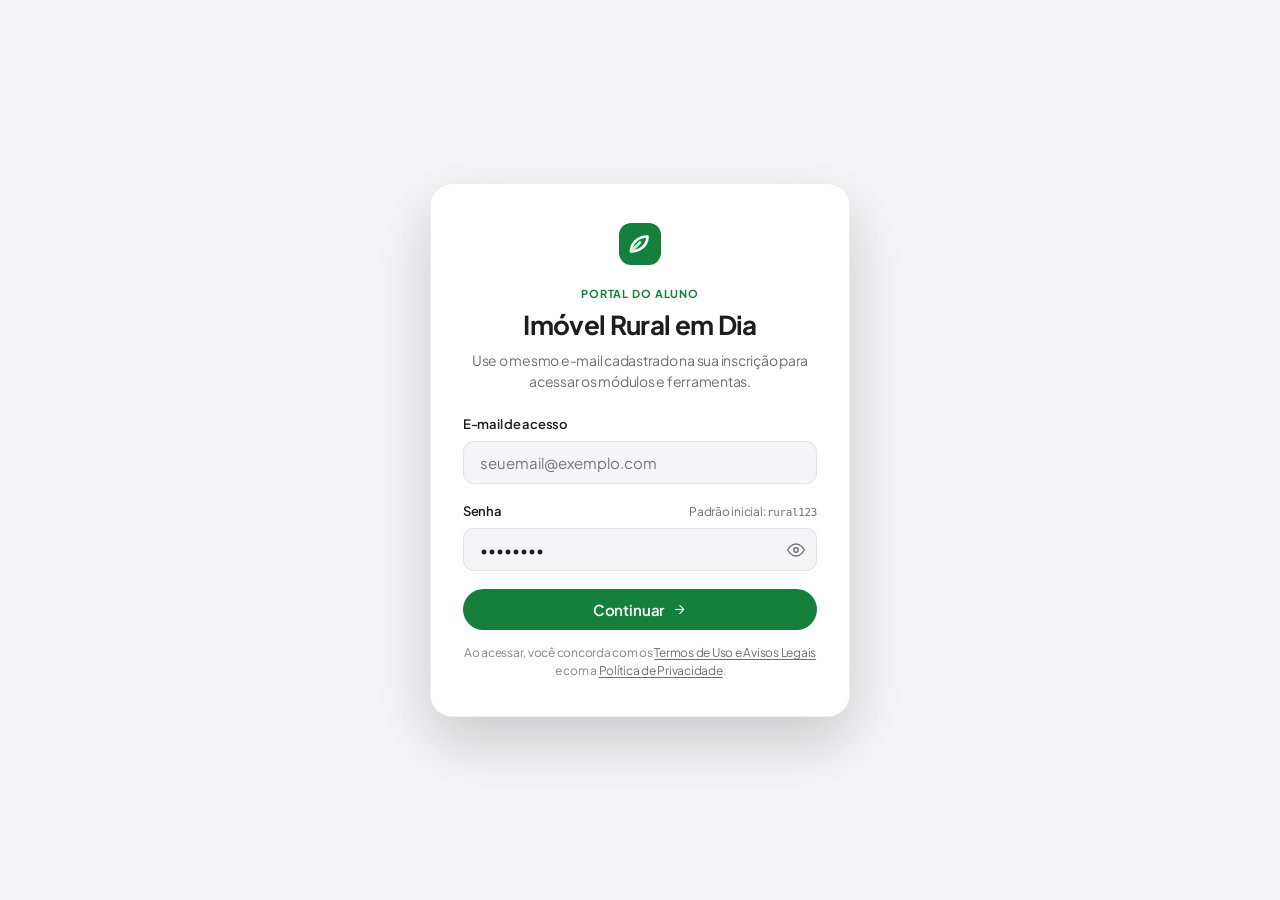
==== commit 3dfdd246: "feat(membros): adicionar aviso legal no login, rodape juridico por perfil e novos termos de uso" ====
--- a/membros/index.html
+++ b/membros/index.html
@@ -4,18 +4,18 @@
   <meta charset="UTF-8">
   <meta name="viewport" content="width=device-width, initial-scale=1.0">
   <title>Imóvel Rural em Dia | Formação Consultor Rural</title>
-  <meta name="description" content="Área de membros Imóvel Rural em Dia. Acesse os 24 módulos visuais de CCIR, ITR, CAR, Retificação, Crédito Rural, planilhas interativas e o Consultor IA.">
+  <meta name="description" content="Área de membros Imóvel Rural em Dia. Acesse os 23 módulos visuais de CCIR, ITR, CAR, Retificação, Crédito Rural, modelos prontos e planilhas interativas.">
 
   <!-- OpenGraph Exclusivo da Area de Membros -->
   <meta property="og:title" content="Imóvel Rural em Dia | Formação Consultor Rural">
-  <meta property="og:description" content="Plataforma exclusiva de alunos com 24 módulos visuais passo a passo, planilhas interativas, modelos copiáveis e Consultor IA.">
+  <meta property="og:description" content="Plataforma exclusiva de alunos com 23 módulos visuais passo a passo, planilhas interativas e modelos copiáveis.">
   <meta property="og:type" content="website">
   <meta property="og:url" content="https://regularizerural.vercel.app/membros">
   <meta property="og:image" content="https://regularizerural.vercel.app/mockup.webp">
   <meta property="og:locale" content="pt_BR">
   <meta name="twitter:card" content="summary_large_image">
   <meta name="twitter:title" content="Imóvel Rural em Dia | Formação Consultor Rural">
-  <meta name="twitter:description" content="Plataforma exclusiva de alunos com 24 módulos visuais passo a passo, planilhas interativas e Consultor IA.">
+  <meta name="twitter:description" content="Plataforma exclusiva de alunos com 23 módulos visuais passo a passo, planilhas interativas e modelos copiáveis.">
   <meta name="twitter:image" content="https://regularizerural.vercel.app/mockup.webp">
 
   <link rel="icon" type="image/svg+xml" href="/favicon.svg">
@@ -74,6 +74,10 @@
               <polyline points="12 5 19 12 12 19"/>
             </svg>
           </button>
+
+          <p class="login-legal-notice">
+            Ao acessar, você concorda com os <a href="/termos-de-uso" target="_blank" rel="noopener">Termos de Uso e Avisos Legais</a> e com a <a href="/politica-privacidade" target="_blank" rel="noopener">Política de Privacidade</a>.
+          </p>
         </form>
 
         <div class="login-quick-switch">
@@ -89,7 +93,7 @@
   </section>
 
   <!-- SHELL PRINCIPAL ESTILO APPLE GALLERY -->
-  <div id="app-shell" class="app-shell">
+  <div id="app-shell" class="app-shell hidden">
 
     <!-- TOP NAV GLOBAL (52px, FROSTED GLASS APPLE) -->
     <header id="app-header" class="global-nav">
@@ -113,7 +117,7 @@
           <button type="button" id="nav-btn-tools" class="nav-item" data-nav="tools" onclick="window.RRApp.navigate('tools')">
             Ferramentas e Planilhas
           </button>
-          <button type="button" id="nav-btn-ai" class="nav-item" data-nav="ai" onclick="window.RRApp.navigate('ai')">
+          <button type="button" id="nav-btn-ai" class="nav-item hidden" data-nav="ai" onclick="window.RRApp.navigate('ai')">
             Consultor IA
           </button>
         </nav>
@@ -184,7 +188,7 @@
               <div class="dropdown-section">
                 <span class="dropdown-section-label">Trocar conta de teste</span>
                 <button type="button" class="dropdown-item" data-sim="vip" onclick="window.RRApp.quickSwitch('vip@rural.com', 'vip')">
-                  <span>Aluno VIP (Completo + IA)</span>
+                  <span>Aluno VIP (Acesso Completo)</span>
                   <svg class="icon-xs" viewBox="0 0 24 24" fill="none" stroke="currentColor" stroke-width="1.8">
                     <polyline points="20 6 9 17 4 12"/>
                   </svg>
@@ -238,13 +242,13 @@
         <div class="apple-hero-inner">
           <span id="hero-eyebrow" class="apple-hero-eyebrow">FORMAÇÃO CONSULTOR RURAL</span>
           <h1 id="hero-title" class="apple-hero-title">Domine a regularização rural com clareza visual.</h1>
-          <p id="hero-subtitle" class="apple-hero-subtitle">CCIR, ITR, CAR, Retificação de Área, Crédito Rural e Consultoria em 24 módulos práticos.</p>
+          <p id="hero-subtitle" class="apple-hero-subtitle">CCIR, ITR, CAR, Retificação de Área, Crédito Rural e Consultoria em 23 módulos práticos.</p>
           <div class="apple-hero-actions">
             <button type="button" id="hero-continue-btn" class="btn-apple-primary" onclick="window.RRApp.continueStudying()">
               <span id="hero-continue-label">Continuar Estudando</span>
             </button>
-            <button type="button" class="btn-apple-ghost" onclick="window.RRApp.navigate('ai')">
-              <span id="hero-ai-btn-label">Abrir Consultor IA</span>
+            <button type="button" id="hero-secondary-btn" class="btn-apple-ghost" onclick="window.RRApp.navigate('tools')">
+              <span id="hero-ai-btn-label">Ferramentas e Planilhas</span>
             </button>
           </div>
         </div>
@@ -706,6 +710,23 @@
       </div>
     </section>
 
+    <!-- RODAPE JURIDICO E EDUCACIONAL GLOBAL -->
+    <footer id="app-legal-footer" class="app-legal-footer" role="contentinfo">
+      <div class="legal-footer-inner">
+        <div class="legal-footer-top">
+          <span id="footer-legal-brand" class="legal-footer-brand">Imóvel Rural em Dia · Conteúdo Educacional Independente (sem vínculo governamental)</span>
+          <nav class="legal-footer-links" aria-label="Links Legais">
+            <a href="/termos-de-uso" target="_blank" rel="noopener">Termos de Uso e Avisos Legais</a>
+            <a href="/politica-privacidade" target="_blank" rel="noopener">Política de Privacidade</a>
+            <a href="mailto:contato@imovelruralemdia.com.br">Suporte</a>
+          </nav>
+        </div>
+        <p id="footer-legal-disclaimer" class="legal-footer-disclaimer">
+          <strong>Aviso Legal:</strong> Esta plataforma possui caráter exclusivamente educacional e informativo sobre rotinas cadastrais de imóveis rurais, sem qualquer vínculo com INCRA, Receita Federal, SICAR, IBAMA, cartórios ou instituições financeiras. O conteúdo, as planilhas e os modelos disponibilizados são referenciais e não substituem análise técnica, jurídica, contábil, tributária, ambiental ou fundiária individualizada, nem habilitam para atos privativos de profissionais registrados em conselhos de classe (como CREA, CFT, OAB ou CRC, incluindo georreferenciamento no SIGEF, plantas, memoriais ou laudos com ART/TRT e projetos PRADA). Valores de honorários, tabelas de preços e simulações financeiras são estimativas educativas de mercado, sem promessa ou garantia de faturamento. Sistemas oficiais, normas, prazos, taxas e exigências podem mudar sem aviso prévio: confira sempre todas as informações diretamente nos canais oficiais e órgãos competentes antes de executar qualquer procedimento ou assinar documentos.
+        </p>
+      </div>
+    </footer>
+
   </div>
 
   <!-- MODAIS MINIMALISTAS APPLE (DESBLOQUEIO DE MODULO / TRAVA DE 7 DIAS) -->
@@ -775,8 +796,7 @@
   <!-- TOAST MINIMALISTA -->
   <div id="toast-container" class="toast-container" aria-live="polite"></div>
 
-  <!-- BANCO DE CONTEUDO + APLICACAO -->
-  <script src="/membros/data/courses-db.js"></script>
+  <!-- APLICACAO -->
   <script src="/membros/app.js"></script>
 </body>
 </html>
--- a/membros/styles.css
+++ b/membros/styles.css
@@ -1096,19 +1096,89 @@
   margin-bottom: 28px;
 }
 
+.apple-video-card {
+  background-color: var(--canvas-parchment);
+  border: 1px solid var(--hairline);
+  border-radius: 18px;
+  padding: 16px;
+}
+
+.apple-video-header {
+  display: flex;
+  align-items: center;
+  justify-content: space-between;
+  gap: 12px;
+  margin-bottom: 12px;
+  flex-wrap: wrap;
+}
+
+.apple-video-header-left {
+  display: flex;
+  align-items: center;
+  gap: 10px;
+  min-width: 0;
+}
+
+.apple-video-badge {
+  display: inline-flex;
+  align-items: center;
+  gap: 5px;
+  font-size: 11px;
+  font-weight: 700;
+  letter-spacing: 0.06em;
+  text-transform: uppercase;
+  color: var(--primary);
+  background-color: var(--primary-soft);
+  padding: 4px 10px;
+  border-radius: 9999px;
+  flex-shrink: 0;
+}
+
+.apple-video-title {
+  font-size: 14px;
+  font-weight: 600;
+  color: var(--ink);
+  white-space: nowrap;
+  overflow: hidden;
+  text-overflow: ellipsis;
+}
+
+.apple-video-yt-link {
+  display: inline-flex;
+  align-items: center;
+  gap: 6px;
+  font-size: 12px;
+  font-weight: 600;
+  color: var(--ink-secondary);
+  background-color: var(--surface-card);
+  border: 1px solid var(--hairline);
+  padding: 5px 12px;
+  border-radius: 9999px;
+  text-decoration: none;
+  transition: color 0.15s ease, border-color 0.15s ease;
+  flex-shrink: 0;
+}
+
+.apple-video-yt-link:hover {
+  color: var(--primary);
+  border-color: var(--primary);
+}
+
 .apple-video-frame {
   width: 100%;
   aspect-ratio: 16 / 9;
-  border-radius: 18px;
+  border-radius: 14px;
   overflow: hidden;
   background-color: #000000;
   box-shadow: var(--product-shadow);
 }
 
-.apple-video-frame video {
+.apple-video-frame video,
+.apple-video-frame iframe {
   width: 100%;
   height: 100%;
   display: block;
+  border: 0;
 }
 
 .video-coming-soon-card {
@@ -2504,6 +2574,25 @@
   display: flex;
 }
 
+.login-legal-notice {
+  margin-top: 14px;
+  font-size: 12px;
+  line-height: 1.5;
+  color: var(--ink-muted);
+  text-align: center;
+}
+
+.login-legal-notice a {
+  color: var(--ink-secondary);
+  text-decoration: underline;
+  text-underline-offset: 2px;
+  transition: color 0.15s ease;
+}
+
+.login-legal-notice a:hover {
+  color: var(--primary);
+}
+
 .login-quick-switch {
   margin-top: 24px;
   padding-top: 16px;
@@ -2679,6 +2768,71 @@
   box-shadow: var(--product-shadow);
 }
 
+/* Rodape Juridico Global da Plataforma */
+.app-legal-footer {
+  margin-top: 56px;
+  background-color: var(--canvas-parchment);
+  border-top: 1px solid var(--hairline);
+  padding: 28px 24px 36px;
+}
+
+.legal-footer-inner {
+  max-width: 1120px;
+  margin: 0 auto;
+  display: flex;
+  flex-direction: column;
+  gap: 12px;
+}
+
+.legal-footer-top {
+  display: flex;
+  align-items: center;
+  justify-content: space-between;
+  gap: 16px;
+  flex-wrap: wrap;
+  padding-bottom: 12px;
+  border-bottom: 1px solid var(--hairline);
+}
+
+.legal-footer-brand {
+  font-size: 12.5px;
+  font-weight: 600;
+  color: var(--ink-secondary);
+  letter-spacing: -0.01em;
+}
+
+.legal-footer-links {
+  display: flex;
+  align-items: center;
+  gap: 16px;
+  flex-wrap: wrap;
+}
+
+.legal-footer-links a {
+  font-size: 12px;
+  font-weight: 500;
+  color: var(--ink-secondary);
+  text-decoration: underline;
+  text-underline-offset: 2px;
+  transition: color 0.15s ease;
+}
+
+.legal-footer-links a:hover {
+  color: var(--primary);
+}
+
+.legal-footer-disclaimer {
+  font-size: 12px;
+  line-height: 1.62;
+  color: var(--ink-muted);
+  margin: 0;
+}
+
+.legal-footer-disclaimer strong {
+  color: var(--ink-secondary);
+  font-weight: 600;
+}
+
 /* ==========================================================================
    RESPONSIVIDADE
    ========================================================================== */
@@ -2747,4 +2901,15 @@
   .ai-composer-actions {
     justify-content: flex-end;
   }
-}
+
+  .app-legal-footer {
+    margin-top: 40px;
+    padding: 24px 16px 32px;
+  }
+
+  .legal-footer-top {
+    flex-direction: column;
+    align-items: flex-start;
+    gap: 8px;
+  }
+}
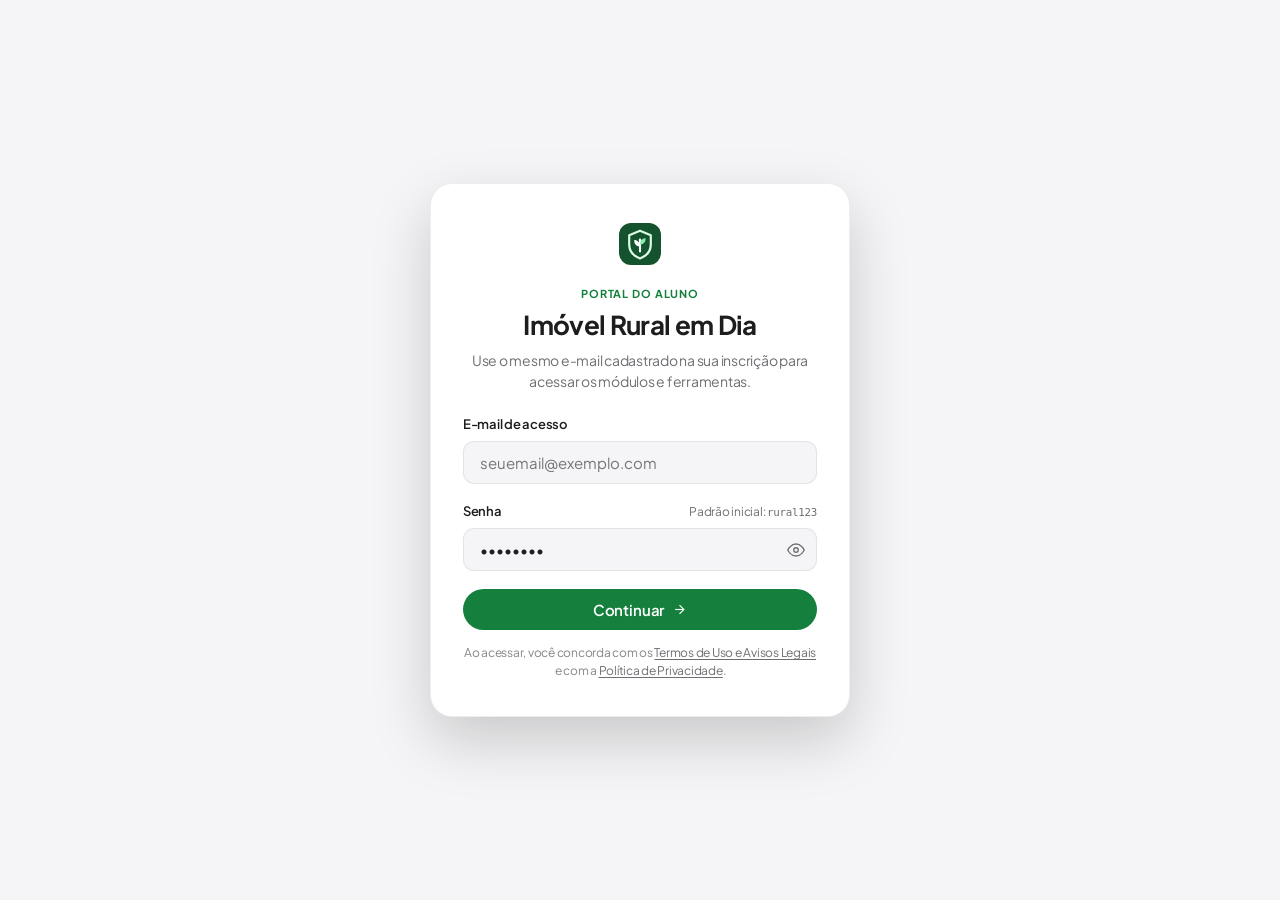
==== commit 90e7e63a: "feat(membros): certificado de conclusao blindado frente e verso, novos brasoes e clausula 9" ====
--- a/membros/index.html
+++ b/membros/index.html
@@ -32,10 +32,12 @@
       <div class="login-card">
         <div class="login-brand">
           <div class="brand-mark-lg">
-            <svg viewBox="0 0 32 32" fill="none" stroke="currentColor" stroke-width="1.8">
-              <rect x="2" y="2" width="28" height="28" rx="8" fill="#15803d" stroke="none"/>
-              <path d="M10 21C10 15.5 14.5 11 21 11C21 16.5 16.5 21 10 21Z" stroke="#ffffff" stroke-width="1.8" stroke-linecap="round" stroke-linejoin="round"/>
-              <path d="M10 21L16 15" stroke="#bbf7d0" stroke-width="1.8" stroke-linecap="round"/>
+            <svg viewBox="0 0 32 32" fill="none">
+              <rect x="2" y="2" width="28" height="28" rx="8" fill="#14532d"/>
+              <path d="M16 7.2L23.2 10.1V16.4C23.2 21 20.1 24.1 16 25.6C11.9 24.1 8.8 21 8.8 16.4V10.1L16 7.2Z" stroke="#dcfce7" stroke-width="1.45" stroke-linejoin="round"/>
+              <path d="M16 21V13" stroke="#ffffff" stroke-width="1.4" stroke-linecap="round"/>
+              <path d="M16 17.6C13.2 17.6 12 15.6 12.2 13.3C14.4 13.3 16 14.8 16 17.6Z" fill="#ffffff"/>
+              <path d="M16 16.3C18.7 16.3 19.9 14.4 19.7 12.2C17.6 12.2 16 13.6 16 16.3Z" fill="#86efac"/>
             </svg>
           </div>
           <span class="login-eyebrow">PORTAL DO ALUNO</span>
@@ -101,9 +103,11 @@
         <!-- Esquerda: Logo minimalista -->
         <a href="#modulos" class="nav-brand" onclick="window.RRApp.navigate('home'); return false;">
           <span class="nav-brand-icon" aria-hidden="true">
-            <svg viewBox="0 0 24 24" fill="none" stroke="currentColor" stroke-width="1.8">
-              <path d="M6 19C6 12.5 11 7.5 18 7.5C18 14.5 13 19 6 19Z" stroke-linecap="round" stroke-linejoin="round"/>
-              <path d="M6 19L12.5 12.5" stroke-linecap="round"/>
+            <svg viewBox="0 0 24 24" fill="none">
+              <path d="M12 3L19.4 6V12.2C19.4 16.9 16.2 20.1 12 21.6C7.8 20.1 4.6 16.9 4.6 12.2V6L12 3Z" stroke="currentColor" stroke-width="1.65" stroke-linejoin="round"/>
+              <path d="M12 17.2V9.2" stroke="currentColor" stroke-width="1.5" stroke-linecap="round"/>
+              <path d="M12 14C9.2 14 8 12 8.2 9.6C10.4 9.6 12 11.1 12 14Z" fill="currentColor"/>
+              <path d="M12 12.6C14.7 12.6 15.9 10.7 15.7 8.5C13.6 8.5 12 9.9 12 12.6Z" fill="currentColor" opacity="0.82"/>
             </svg>
           </span>
           <span class="nav-brand-title">Imóvel Rural em Dia</span>
@@ -116,6 +120,9 @@
           </button>
           <button type="button" id="nav-btn-tools" class="nav-item" data-nav="tools" onclick="window.RRApp.navigate('tools')">
             Ferramentas e Planilhas
+          </button>
+          <button type="button" id="nav-btn-certificate" class="nav-item" data-nav="certificate" data-role-only="consultor" onclick="window.RRApp.navigate('certificate')">
+            Certificado
           </button>
           <button type="button" id="nav-btn-ai" class="nav-item hidden" data-nav="ai" onclick="window.RRApp.navigate('ai')">
             Consultor IA
@@ -184,6 +191,15 @@
               </div>
 
               <div class="dropdown-divider"></div>
+
+              <div class="dropdown-section" data-role-only="consultor">
+                <button type="button" id="dropdown-cert-btn" class="dropdown-item" onclick="window.RRApp.openCertificateFromMenu()">
+                  <span>Certificado de Conclusão</span>
+                  <span id="dropdown-cert-pill" class="cert-mini-pill">0/34</span>
+                </button>
+              </div>
+
+              <div class="dropdown-divider" data-role-only="consultor"></div>
 
               <div class="dropdown-section">
                 <span class="dropdown-section-label">Trocar conta de teste</span>
@@ -254,9 +270,66 @@
         </div>
       </section>
 
+      <!-- FAIXA EXECUTIVA DE INDICADORES REAIS DO ALUNO -->
+      <section id="home-kpi-strip" class="home-kpi-strip" aria-label="Indicadores de estudo e ferramentas">
+        <div class="home-kpi-grid">
+          <div class="home-kpi-card">
+            <span class="home-kpi-label">Progresso Geral</span>
+            <strong id="kpi-overall-pct" class="home-kpi-value">0%</strong>
+            <div class="home-kpi-track">
+              <div id="kpi-overall-bar" class="home-kpi-fill" style="width: 0%"></div>
+            </div>
+            <span id="kpi-overall-sub" class="home-kpi-sub">Das aulas liberadas na sua conta</span>
+          </div>
+
+          <div class="home-kpi-card">
+            <span class="home-kpi-label">Aulas Concluídas</span>
+            <strong id="kpi-lessons-done" class="home-kpi-value">0 / 70</strong>
+            <span id="kpi-mods-unlocked" class="home-kpi-sub">23 módulos estruturados</span>
+          </div>
+
+          <div class="home-kpi-card">
+            <span class="home-kpi-label">Checklists Práticos</span>
+            <strong id="kpi-checks-done" class="home-kpi-value">0 itens</strong>
+            <span class="home-kpi-sub">Conferências marcadas nas aulas</span>
+          </div>
+
+          <button type="button" class="home-kpi-card home-kpi-card-action" onclick="window.RRApp.navigate('tools')">
+            <span id="kpi-tools-eyebrow" class="home-kpi-label">Central Operacional</span>
+            <strong id="kpi-tools-count" class="home-kpi-value">6 Planilhas</strong>
+            <span id="kpi-tools-cta" class="home-kpi-sub">Gráficos ao vivo e download .CSV</span>
+          </button>
+        </div>
+      </section>
+
       <!-- VITRINE DE TRILHAS E CAPAS DE MODULOS (ESTILO APPLE BOOKS / APPLE TV+) -->
       <section id="tracks-container" class="tracks-showcase" aria-label="Trilhas de Módulos">
         <!-- Renderizado dinamicamente via app.js -->
+      </section>
+
+      <!-- BANNER EXECUTIVO DO CERTIFICADO DE CONCLUSAO (CONSULTOR) -->
+      <section id="home-certificate-banner" class="home-cert-section" data-role-only="consultor" aria-label="Certificado de Conclusão">
+        <div class="home-cert-card">
+          <div class="home-cert-left">
+            <span class="home-cert-eyebrow">CERTIFICAÇÃO DE CURSO LIVRE · LEI FEDERAL Nº 9.394/96 (ART. 42)</span>
+            <h2 id="home-cert-title" class="home-cert-title">Certificado Oficial de Conclusão</h2>
+            <p id="home-cert-desc" class="home-cert-desc">Conclua as 34 aulas obrigatórias da Trilha Principal (Módulos 01 a 11) após o cronograma de 7 dias para emitir seu certificado nominal em PDF A4 Paisagem (Frente e Verso) e imagem PNG de alta resolução.</p>
+            <div class="home-cert-progress-wrap">
+              <div class="home-cert-progress-meta">
+                <span id="home-cert-progress-label">0 de 34 aulas obrigatórias concluídas</span>
+                <strong id="home-cert-progress-pct">0%</strong>
+              </div>
+              <div class="home-kpi-track">
+                <div id="home-cert-progress-bar" class="home-kpi-fill" style="width: 0%"></div>
+              </div>
+            </div>
+          </div>
+          <div class="home-cert-right">
+            <button type="button" id="home-cert-cta-btn" class="btn-apple-primary" onclick="window.RRApp.navigate('certificate')">
+              <span id="home-cert-cta-label">Ver Modelo e Progresso</span>
+            </button>
+          </div>
+        </div>
       </section>
 
     </main>
@@ -374,30 +447,43 @@
         <header class="tools-hero">
           <span id="tools-eyebrow" class="apple-hero-eyebrow">FERRAMENTAS OPERACIONAIS</span>
           <h1 id="tools-title" class="tools-main-title">Planilhas e Calculadoras de Campo.</h1>
-          <p id="tools-subtitle" class="tools-main-subtitle">Simule honorários por hectare, faça a auditoria cruzada dos 4 documentos do imóvel e planeje sua meta mensal.</p>
-
-          <div id="tools-nav-pills" class="tools-nav-pills" role="tablist">
-            <a href="#tool-calc-honorarios" class="chip-option active">1. Calculadora de Honorários</a>
-            <a href="#tool-auditoria-cruzada" class="chip-option">2. Auditoria Cruzada (4 Órgãos)</a>
-            <a href="#tool-meta-financeira" class="chip-option">3. Meta Financeira Mensal</a>
+          <p id="tools-subtitle" class="tools-main-subtitle">Simule honorários por hectare, faça a auditoria cruzada dos 4 documentos, converta áreas, apure o ITR legal e gerencie sua carteira com gráficos e download .CSV.</p>
+
+          <div id="tools-nav-pills" class="tools-segmented-bar" role="tablist" aria-label="Planilhas interativas">
+            <button type="button" id="pill-tab-honorarios" class="tool-pill-btn active" data-tool-tab="tab-honorarios" data-role-only="consultor" onclick="window.RRApp.switchToolTab('tab-honorarios')">01 Honorários</button>
+            <button type="button" id="pill-tab-auditoria" class="tool-pill-btn" data-tool-tab="tab-auditoria" onclick="window.RRApp.switchToolTab('tab-auditoria')">02 Auditoria 4 Órgãos</button>
+            <button type="button" id="pill-tab-meta" class="tool-pill-btn" data-tool-tab="tab-meta" data-role-only="consultor" onclick="window.RRApp.switchToolTab('tab-meta')">03 Meta 12 Meses</button>
+            <button type="button" id="pill-tab-conversor" class="tool-pill-btn" data-tool-tab="tab-conversor" onclick="window.RRApp.switchToolTab('tab-conversor')">04 Conversor de Área</button>
+            <button type="button" id="pill-tab-itr" class="tool-pill-btn" data-tool-tab="tab-itr" onclick="window.RRApp.switchToolTab('tab-itr')">05 Simulador ITR</button>
+            <button type="button" id="pill-tab-crm" class="tool-pill-btn" data-tool-tab="tab-crm" onclick="window.RRApp.switchToolTab('tab-crm')">06 Carteira CRM</button>
           </div>
         </header>
 
-        <!-- PLANILHA 1: CALCULADORA INTERATIVA DE HONORARIOS E PACOTES RURAIS -->
-        <section id="tool-calc-honorarios" class="interactive-sheet tool-sheet-card">
-          <div class="sheet-header">
+        <!-- PLANILHA 01: CALCULADORA INTERATIVA DE HONORARIOS E PACOTES RURAIS -->
+        <section id="tool-calc-honorarios" data-tool-panel="tab-honorarios" class="interactive-sheet tool-sheet-card">
+          <div class="sheet-header-row">
             <div>
               <span class="sheet-eyebrow">PLANILHA INTERATIVA 01</span>
               <h2 class="sheet-title">Calculadora de Honorários e Pacotes Rurais</h2>
-              <p class="sheet-desc">Selecione o porte do imóvel em hectares e os serviços desejados para gerar os valores de Serviço Avulso, Pacote Essencial, Pacote Completo e Entrada de 50%.</p>
-            </div>
-            <button type="button" class="btn-apple-primary" onclick="window.RRApp.copyPricingProposal(this)">
-              <svg class="icon-xs" viewBox="0 0 24 24" fill="none" stroke="currentColor" stroke-width="1.8">
-                <rect x="9" y="9" width="13" height="13" rx="2" ry="2"/>
-                <path d="M5 15H4a2 2 0 0 1-2-2V4a2 2 0 0 1 2-2h9a2 2 0 0 1 2 2v1"/>
-              </svg>
-              <span>Copiar Orçamento</span>
-            </button>
+              <p class="sheet-desc">Simule valores referenciais por porte em hectares, complexidade técnica e pacotes com entrada de 50%.</p>
+            </div>
+            <div class="sheet-header-actions">
+              <button type="button" class="btn-apple-primary" onclick="window.RRApp.exportPricingCsv()">
+                <svg class="icon-xs" viewBox="0 0 24 24" fill="none" stroke="currentColor" stroke-width="1.8">
+                  <path d="M21 15v4a2 2 0 0 1-2 2H5a2 2 0 0 1-2-2v-4"/>
+                  <polyline points="7 10 12 15 17 10"/>
+                  <line x1="12" y1="15" x2="12" y2="3"/>
+                </svg>
+                <span>Baixar Excel (.CSV)</span>
+              </button>
+              <button type="button" class="btn-apple-secondary" onclick="window.RRApp.copyPricingProposal(this)">
+                <svg class="icon-xs" viewBox="0 0 24 24" fill="none" stroke="currentColor" stroke-width="1.8">
+                  <rect x="9" y="9" width="13" height="13" rx="2" ry="2"/>
+                  <path d="M5 15H4a2 2 0 0 1-2-2V4a2 2 0 0 1 2-2h9a2 2 0 0 1 2 2v1"/>
+                </svg>
+                <span>Copiar Proposta</span>
+              </button>
+            </div>
           </div>
 
           <div class="sheet-grid-2">
@@ -411,7 +497,7 @@
               <div class="form-group">
                 <div class="label-row">
                   <label for="calc-hectares">Porte do imóvel em hectares (ha)</label>
-                  <strong id="calc-hectares-badge" class="sheet-value-pill">45 ha (Pequeno / Médio Porte)</strong>
+                  <strong id="calc-hectares-badge" class="sheet-value-pill">45 ha · Pequeno Porte (até 50 ha)</strong>
                 </div>
                 <input type="range" id="calc-hectares-range" class="apple-range" min="5" max="1500" step="5" value="45" oninput="window.RRApp.syncHectaresInput(this.value, 'range')">
                 <div class="range-input-row">
@@ -452,35 +538,59 @@
               </div>
             </div>
 
-            <!-- Resultados Calculados em Tempo Real -->
+            <!-- Resultados Calculados em Tempo Real + Grafico SVG -->
             <div class="sheet-results-panel">
-              <div class="pricing-cards-grid">
-                <div class="pricing-result-card">
-                  <span class="pricing-card-tag">OPÇÃO 1 · SERVIÇO AVULSO</span>
-                  <strong id="res-val-avulso" class="pricing-card-amount">R$ 350</strong>
-                  <span class="pricing-card-sub">Por demanda unitária ou diagnóstico técnico inicial</span>
-                </div>
-
-                <div class="pricing-result-card">
-                  <span class="pricing-card-tag">OPÇÃO 2 · PACOTE ESSENCIAL</span>
-                  <strong id="res-val-essencial" class="pricing-card-amount">R$ 980</strong>
-                  <span class="pricing-card-sub">Diagnóstico + Regularização base de 2 órgãos</span>
-                </div>
-
-                <div class="pricing-result-card pricing-card-featured">
-                  <span class="pricing-card-tag">OPÇÃO 3 · PACOTE COMPLETO</span>
-                  <strong id="res-val-completo" class="pricing-card-amount">R$ 1.650</strong>
-                  <span class="pricing-card-sub">Solução completa dos serviços selecionados + Pasta final</span>
-                </div>
-
-                <div class="pricing-result-card pricing-card-split">
-                  <span class="pricing-card-tag">CONDIÇÃO DE FECHAMENTO (50% + 50%)</span>
-                  <strong id="res-val-entrada" class="pricing-card-amount">R$ 825</strong>
-                  <span id="res-val-saldo" class="pricing-card-sub">50% na assinatura + R$ 825 na entrega dos protocolos</span>
-                </div>
-              </div>
-
-              <div class="script-box" style="margin-top: 16px;">
+              <div class="sheet-exec-summary">
+                <div class="sheet-hero-kpi">
+                  <span class="sheet-hero-kpi-tag">PACOTE COMPLETO RECOMENDADO</span>
+                  <strong id="res-val-completo" class="sheet-hero-kpi-val">R$ 1.920</strong>
+                  <span id="res-val-saldo" class="sheet-hero-kpi-sub">50% na abertura (R$ 960) + R$ 960 na entrega dos protocolos</span>
+                </div>
+
+                <div class="sheet-sub-kpis">
+                  <div class="sheet-sub-kpi">
+                    <span>Serviço Avulso</span>
+                    <strong id="res-val-avulso">R$ 380</strong>
+                  </div>
+                  <div class="sheet-sub-kpi">
+                    <span>Pacote Essencial</span>
+                    <strong id="res-val-essencial">R$ 1.000</strong>
+                  </div>
+                  <div class="sheet-sub-kpi">
+                    <span>Entrada Imediata (50%)</span>
+                    <strong id="res-val-entrada">R$ 960</strong>
+                  </div>
+                </div>
+              </div>
+
+              <div class="sheet-chart-card">
+                <div class="sheet-chart-head">
+                  <strong>Comparativo Visual de Honorários e Condição 50/50</strong>
+                  <span>Escala proporcional automática em reais (R$)</span>
+                </div>
+                <div id="pricing-svg-chart" class="sheet-chart-svg-wrap"></div>
+              </div>
+            </div>
+          </div>
+
+          <details class="sheet-details">
+            <summary>Ver memória de cálculo por serviço e texto pronto da proposta comercial</summary>
+            <div class="sheet-details-body">
+              <div class="apple-table-wrap">
+                <table class="apple-spec-table">
+                  <thead>
+                    <tr>
+                      <th>Item / Escopo</th>
+                      <th>Valor Base</th>
+                      <th>Fator Porte / Complexidade</th>
+                      <th>Subtotal Estimado</th>
+                    </tr>
+                  </thead>
+                  <tbody id="pricing-breakdown-tbody"></tbody>
+                </table>
+              </div>
+
+              <div class="script-box">
                 <div class="script-box-header">
                   <span class="script-box-title">Proposta Comercial Gerada Automaticamente</span>
                   <button type="button" class="btn-copy-pill" onclick="window.RRApp.copyPricingProposal(this)">
@@ -488,37 +598,72 @@
                       <rect x="9" y="9" width="13" height="13" rx="2" ry="2"/>
                       <path d="M5 15H4a2 2 0 0 1-2-2V4a2 2 0 0 1 2-2h9a2 2 0 0 1 2 2v1"/>
                     </svg>
-                    <span>Copiar Orçamento</span>
+                    <span>Copiar Proposta</span>
                   </button>
                 </div>
                 <pre id="calc-proposal-preview" class="script-pre"></pre>
               </div>
             </div>
-          </div>
+          </details>
         </section>
 
-        <!-- PLANILHA 2: AUDITORIA CRUZADA DO IMOVEL (MATRICULA X CCIR X ITR X CAR) -->
-        <section id="tool-auditoria-cruzada" class="interactive-sheet tool-sheet-card">
-          <div class="sheet-header">
+        <!-- PLANILHA 02: AUDITORIA CRUZADA DOS 4 ORGAOS (MATRICULA X CCIR X ITR X CAR) -->
+        <section id="tool-auditoria-cruzada" data-tool-panel="tab-auditoria" class="interactive-sheet tool-sheet-card hidden">
+          <div class="sheet-header-row">
             <div>
-              <span class="sheet-eyebrow">PLANILHA INTERATIVA 02</span>
-              <h2 class="sheet-title">Auditoria Cruzada do Imóvel (Matrícula x CCIR x ITR x CAR)</h2>
-              <p class="sheet-desc">Digite o nome do titular, CPF/CNPJ e área em hectares nos 4 documentos. A planilha aponta automaticamente onde está a divergência e qual requerimento usar.</p>
+              <span id="audit-eyebrow" class="sheet-eyebrow">PLANILHA INTERATIVA 02</span>
+              <h2 id="audit-title" class="sheet-title">Auditoria Cruzada dos 4 Órgãos (Matrícula x CCIR x ITR x CAR)</h2>
+              <p id="audit-desc" class="sheet-desc">Compare titularidade, CPF/CNPJ e área em hectares nos 4 cadastros oficiais com tolerância operacional de 2%.</p>
             </div>
             <div class="sheet-header-actions">
-              <button type="button" class="btn-apple-secondary" onclick="window.RRApp.loadAuditPreset('divergent')">
-                <span>Carregar Exemplo com Divergência</span>
-              </button>
-              <button type="button" class="btn-apple-secondary" onclick="window.RRApp.loadAuditPreset('clean')">
-                <span>Exemplo 100% Regular</span>
-              </button>
-              <button type="button" class="btn-apple-primary" onclick="window.RRApp.copyAuditReport(this)">
+              <button type="button" class="btn-apple-primary" onclick="window.RRApp.exportAuditCsv()">
+                <svg class="icon-xs" viewBox="0 0 24 24" fill="none" stroke="currentColor" stroke-width="1.8">
+                  <path d="M21 15v4a2 2 0 0 1-2 2H5a2 2 0 0 1-2-2v-4"/>
+                  <polyline points="7 10 12 15 17 10"/>
+                  <line x1="12" y1="15" x2="12" y2="3"/>
+                </svg>
+                <span>Baixar Diagnóstico (.CSV)</span>
+              </button>
+              <button type="button" class="btn-apple-secondary" onclick="window.RRApp.copyAuditReport(this)">
                 <svg class="icon-xs" viewBox="0 0 24 24" fill="none" stroke="currentColor" stroke-width="1.8">
                   <rect x="9" y="9" width="13" height="13" rx="2" ry="2"/>
                   <path d="M5 15H4a2 2 0 0 1-2-2V4a2 2 0 0 1 2-2h9a2 2 0 0 1 2 2v1"/>
                 </svg>
-                <span>Copiar Laudo</span>
-              </button>
+                <span>Copiar Diagnóstico</span>
+              </button>
+            </div>
+          </div>
+
+          <div class="sheet-exec-grid">
+            <div class="sheet-exec-summary">
+              <div class="sheet-hero-kpi">
+                <span class="sheet-hero-kpi-tag">ÍNDICE DE CONFORMIDADE CADASTRAL</span>
+                <strong id="audit-score-pct" class="sheet-hero-kpi-val">33%</strong>
+                <span id="audit-score-sub" class="sheet-hero-kpi-sub">Conferência cruzada entre Cartório, INCRA, Receita Federal e SICAR</span>
+              </div>
+
+              <div class="sheet-sub-kpis">
+                <div class="sheet-sub-kpi">
+                  <span>Órgãos com Divergência</span>
+                  <strong id="audit-issues-count">2 de 3</strong>
+                </div>
+                <div class="sheet-sub-kpi">
+                  <span>Maior Diferença de Área</span>
+                  <strong id="audit-max-diff-ha">4,50 ha</strong>
+                </div>
+                <div class="sheet-sub-kpi">
+                  <span>Área Base (Matrícula)</span>
+                  <strong id="audit-base-ha">64,50 ha</strong>
+                </div>
+              </div>
+            </div>
+
+            <div class="sheet-chart-card">
+              <div class="sheet-chart-head">
+                <strong>Comparativo de Área Declarada nos 4 Documentos (ha)</strong>
+                <span>Faixa destacada indica margem operacional de 2% sobre a Matrícula</span>
+              </div>
+              <div id="audit-svg-chart" class="sheet-chart-svg-wrap"></div>
             </div>
           </div>
 
@@ -583,47 +728,532 @@
             </table>
           </div>
 
-          <div id="audit-summary-banner" class="audit-summary-banner">
-            <!-- Preenchido dinamicamente pelo app.js -->
-          </div>
+          <div id="audit-summary-banner" class="audit-summary-banner"></div>
+
+          <details class="sheet-details">
+            <summary>Carregar cenários prontos de teste e visualizar resumo para envio</summary>
+            <div class="sheet-details-body">
+              <div class="sheet-header-actions" style="justify-content: flex-start; margin-bottom: 14px;">
+                <button type="button" class="btn-apple-secondary" onclick="window.RRApp.loadAuditPreset('divergent')">
+                  <span>Carregar Caso com Divergência</span>
+                </button>
+                <button type="button" class="btn-apple-secondary" onclick="window.RRApp.loadAuditPreset('clean')">
+                  <span>Carregar Imóvel 100% Alinhado</span>
+                </button>
+              </div>
+
+              <div class="script-box">
+                <div class="script-box-header">
+                  <span class="script-box-title">Resumo Técnico da Auditoria Cadastral</span>
+                  <button type="button" class="btn-copy-pill" onclick="window.RRApp.copyAuditReport(this)">
+                    <svg class="icon-xs" viewBox="0 0 24 24" fill="none" stroke="currentColor" stroke-width="1.8">
+                      <rect x="9" y="9" width="13" height="13" rx="2" ry="2"/>
+                      <path d="M5 15H4a2 2 0 0 1-2-2V4a2 2 0 0 1 2-2h9a2 2 0 0 1 2 2v1"/>
+                    </svg>
+                    <span>Copiar Diagnóstico</span>
+                  </button>
+                </div>
+                <pre id="audit-report-preview" class="script-pre"></pre>
+              </div>
+            </div>
+          </details>
         </section>
 
-        <!-- PLANILHA 3: META FINANCEIRA MENSAL DO CONSULTOR -->
-        <section id="tool-meta-financeira" class="interactive-sheet tool-sheet-card">
-          <div class="sheet-header">
+        <!-- PLANILHA 03: SIMULADOR DE META MENSAL E CARTEIRA RECORRENTE 12 MESES -->
+        <section id="tool-meta-financeira" data-tool-panel="tab-meta" data-role-only="consultor" class="interactive-sheet tool-sheet-card hidden">
+          <div class="sheet-header-row">
             <div>
               <span class="sheet-eyebrow">PLANILHA INTERATIVA 03</span>
-              <h2 class="sheet-title">Simulador de Meta Financeira Mensal do Consultor</h2>
-              <p class="sheet-desc">Escolha sua meta mensal de faturamento para calcular quantos atendimentos você precisa fechar por mês e por semana em cada modalidade.</p>
-            </div>
-            <div class="goal-preset-pills">
-              <button type="button" class="chip-option" onclick="window.RRApp.setMonthlyGoal(2000)">Meta R$ 2.000</button>
-              <button type="button" class="chip-option active" onclick="window.RRApp.setMonthlyGoal(5000)">Meta R$ 5.000</button>
-              <button type="button" class="chip-option" onclick="window.RRApp.setMonthlyGoal(10000)">Meta R$ 10.000</button>
-            </div>
-          </div>
-
-          <div class="goal-controls-row">
+              <h2 class="sheet-title">Simulador de Meta Mensal e Carteira Recorrente 12 Meses</h2>
+              <p class="sheet-desc">Projete quantos atendimentos fechar por mês e visualize o efeito bola de neve da renovação anual de ITR e CCIR.</p>
+            </div>
+            <div class="sheet-header-actions">
+              <button type="button" class="btn-apple-primary" onclick="window.RRApp.exportGoalCsv()">
+                <svg class="icon-xs" viewBox="0 0 24 24" fill="none" stroke="currentColor" stroke-width="1.8">
+                  <path d="M21 15v4a2 2 0 0 1-2 2H5a2 2 0 0 1-2-2v-4"/>
+                  <polyline points="7 10 12 15 17 10"/>
+                  <line x1="12" y1="15" x2="12" y2="3"/>
+                </svg>
+                <span>Baixar Projeção 12M (.CSV)</span>
+              </button>
+              <button type="button" class="btn-apple-secondary" onclick="window.RRApp.resetGoalDefaults()">
+                <span>Restaurar Padrão</span>
+              </button>
+            </div>
+          </div>
+
+          <div class="goal-preset-pills" style="margin-bottom: 18px; justify-content: flex-start;">
+            <button type="button" class="chip-option" onclick="window.RRApp.setMonthlyGoal(3000)">Meta R$ 3.000</button>
+            <button type="button" class="chip-option active" onclick="window.RRApp.setMonthlyGoal(5000)">Meta R$ 5.000</button>
+            <button type="button" class="chip-option" onclick="window.RRApp.setMonthlyGoal(10000)">Meta R$ 10.000</button>
+          </div>
+
+          <div class="goal-controls-grid-5">
             <div class="form-group">
-              <label for="goal-target-input">Meta mensal desejada (R$)</label>
+              <label for="goal-target-input">Meta mensal base R$</label>
               <input type="number" id="goal-target-input" class="apple-input" step="500" min="500" max="100000" value="5000" oninput="window.RRApp.recalculateGoal()">
             </div>
             <div class="form-group">
-              <label for="goal-ticket-avulso">Ticket médio Serviço Rápido (CCIR / ITR / CND)</label>
+              <label for="goal-ticket-avulso">Ticket Serviço Rápido R$</label>
               <input type="number" id="goal-ticket-avulso" class="apple-input" step="50" min="100" value="300" oninput="window.RRApp.recalculateGoal()">
             </div>
             <div class="form-group">
-              <label for="goal-ticket-inter">Ticket médio Regularização 2 Órgãos (DCR + ITR)</label>
+              <label for="goal-ticket-inter">Ticket 2 Órgãos R$</label>
               <input type="number" id="goal-ticket-inter" class="apple-input" step="50" min="300" value="950" oninput="window.RRApp.recalculateGoal()">
             </div>
             <div class="form-group">
-              <label for="goal-ticket-pack">Ticket médio Pacote Completo (3 Órgãos + Pasta)</label>
+              <label for="goal-ticket-pack">Ticket Pacote Completo R$</label>
               <input type="number" id="goal-ticket-pack" class="apple-input" step="100" min="500" value="1850" oninput="window.RRApp.recalculateGoal()">
             </div>
-          </div>
-
-          <div id="goal-results-grid" class="topic-grid">
-            <!-- Preenchido dinamicamente pelo app.js -->
+            <div class="form-group">
+              <label for="goal-retention-rate">Renovação Anual (%)</label>
+              <input type="number" id="goal-retention-rate" class="apple-input" min="0" max="100" step="5" value="65" oninput="window.RRApp.recalculateGoal()">
+            </div>
+          </div>
+
+          <div class="sheet-exec-grid">
+            <div class="sheet-exec-summary">
+              <div class="sheet-hero-kpi">
+                <span class="sheet-hero-kpi-tag">FATURAMENTO ANUAL ESTIMADO (12 MESES)</span>
+                <strong id="goal-annual-total" class="sheet-hero-kpi-val">R$ 66.800</strong>
+                <span id="goal-annual-sub" class="sheet-hero-kpi-sub">Soma de novos contratos mensais + picos sazonais de ITR e CCIR</span>
+              </div>
+
+              <div class="sheet-sub-kpis">
+                <div class="sheet-sub-kpi">
+                  <span>Apenas Pacotes / mês</span>
+                  <strong id="goal-clients-pack">3 clientes</strong>
+                </div>
+                <div class="sheet-sub-kpi">
+                  <span>Plano Mix Equilibrado</span>
+                  <strong id="goal-clients-mix">2 compl. + 2 inter.</strong>
+                </div>
+                <div class="sheet-sub-kpi">
+                  <span>Carteira Anual Ano 2</span>
+                  <strong id="goal-recurring-year2">R$ 10.920</strong>
+                </div>
+              </div>
+            </div>
+
+            <div class="sheet-chart-card">
+              <div class="sheet-chart-head">
+                <strong>Projeção de 12 Meses: Novos Projetos + Sazonalidade ITR / CCIR</strong>
+                <span>Agosto/Setembro (entrega DITR) e Outubro/Novembro (taxa CCIR) geram demanda extra</span>
+              </div>
+              <div id="goal-svg-chart" class="sheet-chart-svg-wrap"></div>
+            </div>
+          </div>
+
+          <details class="sheet-details">
+            <summary>Ver combinações de atendimentos por semana e tabela mês a mês (Mês 01 a 12)</summary>
+            <div class="sheet-details-body">
+              <div id="goal-results-grid" class="topic-grid"></div>
+
+              <div class="apple-table-wrap">
+                <table class="apple-spec-table">
+                  <thead>
+                    <tr>
+                      <th>Mês</th>
+                      <th>Foco Sazonal no Campo</th>
+                      <th>Novos Clientes (Mix)</th>
+                      <th>Receita Base</th>
+                      <th>Extra Sazonal / Renovação</th>
+                      <th>Total Projetado</th>
+                    </tr>
+                  </thead>
+                  <tbody id="goal-12m-tbody"></tbody>
+                </table>
+              </div>
+            </div>
+          </details>
+        </section>
+
+        <!-- PLANILHA 04: CONVERSOR OFICIAL DE MEDIDAS RURAIS E MODULOS FISCAIS -->
+        <section id="tool-conversor-area" data-tool-panel="tab-conversor" class="interactive-sheet tool-sheet-card hidden">
+          <div class="sheet-header-row">
+            <div>
+              <span id="conv-eyebrow" class="sheet-eyebrow">PLANILHA INTERATIVA 04</span>
+              <h2 class="sheet-title">Conversor Oficial de Medidas Rurais e Módulos Fiscais</h2>
+              <p class="sheet-desc">Converta alqueires regionais, tarefas, quadras, litros e metros quadrados para Hectares (ha) e descubra o enquadramento em Módulos Fiscais.</p>
+            </div>
+            <div class="sheet-header-actions">
+              <button type="button" class="btn-apple-primary" onclick="window.RRApp.exportConverterCsv()">
+                <svg class="icon-xs" viewBox="0 0 24 24" fill="none" stroke="currentColor" stroke-width="1.8">
+                  <path d="M21 15v4a2 2 0 0 1-2 2H5a2 2 0 0 1-2-2v-4"/>
+                  <polyline points="7 10 12 15 17 10"/>
+                  <line x1="12" y1="15" x2="12" y2="3"/>
+                </svg>
+                <span>Baixar Conversão (.CSV)</span>
+              </button>
+              <button type="button" class="btn-apple-secondary" onclick="window.RRApp.copyConverterSummary(this)">
+                <svg class="icon-xs" viewBox="0 0 24 24" fill="none" stroke="currentColor" stroke-width="1.8">
+                  <rect x="9" y="9" width="13" height="13" rx="2" ry="2"/>
+                  <path d="M5 15H4a2 2 0 0 1-2-2V4a2 2 0 0 1 2-2h9a2 2 0 0 1 2 2v1"/>
+                </svg>
+                <span>Copiar Equivalência</span>
+              </button>
+            </div>
+          </div>
+
+          <div class="sheet-grid-2">
+            <div class="sheet-controls-panel">
+              <div class="form-group">
+                <label for="conv-qty">Quantidade informada na escritura ou documento antigo</label>
+                <input type="number" id="conv-qty" class="apple-input" step="0.01" min="0.01" value="12" oninput="window.RRApp.recalculateConverter()">
+              </div>
+
+              <div class="form-group">
+                <label for="conv-unit">Unidade agrária de origem</label>
+                <select id="conv-unit" class="apple-input" onchange="window.RRApp.recalculateConverter()">
+                  <option value="alq_paulista">Alqueire Paulista (SP, PR, SC, MS, Norte PR) - 2,42 ha</option>
+                  <option value="alq_mineiro">Alqueire Mineiro / Goiano (MG, GO, TO, RJ) - 4,84 ha</option>
+                  <option value="alq_norte">Alqueire do Norte (PA, AM, MA) - 2,72 ha</option>
+                  <option value="alq_baiano">Alqueire Baiano - 9,68 ha</option>
+                  <option value="tarefa_ba">Tarefa Baiana - 0,4356 ha</option>
+                  <option value="tarefa_ce">Tarefa Nordestina (CE, SE, AL, RN) - 0,3025 ha</option>
+                  <option value="quadra_rs">Quadra Gaúcha (RS) - 1,7424 ha</option>
+                  <option value="litro">Litro Rural - 0,0605 ha</option>
+                  <option value="hectare">Hectare Oficial (ha) - 1,00 ha</option>
+                  <option value="m2">Metros Quadrados (m2) - 0,0001 ha</option>
+                </select>
+              </div>
+
+              <div class="form-group">
+                <label for="conv-uf-preset">Referência regional de Módulo Fiscal (INCRA)</label>
+                <select id="conv-uf-preset" class="apple-input" onchange="window.RRApp.applyUfModuloPreset(this.value)">
+                  <option value="custom">Informar Módulo Fiscal manualmente</option>
+                  <option value="SP">SP / PR / SC / RS - média 18 ha</option>
+                  <option value="MG">MG / ES / RJ - média 26 ha</option>
+                  <option value="GO">GO / DF / MS - média 35 ha</option>
+                  <option value="BA">BA / NE Litoral - média 30 ha</option>
+                  <option value="MT">MT / TO / PA / RO - média 75 ha</option>
+                </select>
+              </div>
+
+              <div class="form-group">
+                <label for="conv-modulo-fiscal">Tamanho de 1 Módulo Fiscal no município (ha)</label>
+                <input type="number" id="conv-modulo-fiscal" class="apple-input" min="5" max="110" step="1" value="20" oninput="window.RRApp.recalculateConverter()">
+              </div>
+            </div>
+
+            <div class="sheet-results-panel">
+              <div class="sheet-exec-summary">
+                <div class="sheet-hero-kpi">
+                  <span class="sheet-hero-kpi-tag">ÁREA OFICIAL PADRONIZADA (INCRA / ITR / CAR)</span>
+                  <strong id="conv-res-ha" class="sheet-hero-kpi-val">29,0400 ha</strong>
+                  <span id="conv-res-sub" class="sheet-hero-kpi-sub">12 Alqueires Paulistas convertidos com precisão de 4 casas decimais</span>
+                </div>
+
+                <div class="sheet-sub-kpis">
+                  <div class="sheet-sub-kpi">
+                    <span>Metros Quadrados</span>
+                    <strong id="conv-res-m2">290.400 m2</strong>
+                  </div>
+                  <div class="sheet-sub-kpi">
+                    <span>Módulos Fiscais</span>
+                    <strong id="conv-res-mf">1,45 MF</strong>
+                  </div>
+                  <div class="sheet-sub-kpi">
+                    <span>Classificação Legal</span>
+                    <strong id="conv-res-class">Pequena (até 4 MF)</strong>
+                  </div>
+                </div>
+              </div>
+
+              <div class="sheet-chart-card">
+                <div class="sheet-chart-head">
+                  <strong>Régua de Classificação Fundiária (Lei 8.629/93 e Código Florestal)</strong>
+                  <span>Até 4 MF: Pequena Propriedade · De 4 a 15 MF: Média · Acima de 15 MF: Grande</span>
+                </div>
+                <div id="converter-svg-chart" class="sheet-chart-svg-wrap"></div>
+              </div>
+            </div>
+          </div>
+
+          <details class="sheet-details">
+            <summary>Ver tabela completa desta área convertida para todas as unidades regionais do Brasil</summary>
+            <div class="sheet-details-body">
+              <div class="apple-table-wrap">
+                <table class="apple-spec-table">
+                  <thead>
+                    <tr>
+                      <th>Unidade Agrária Regional</th>
+                      <th>Regiões onde aparece em escrituras antigas</th>
+                      <th>Fator Oficial (1 un. em ha)</th>
+                      <th>Metragem (m2)</th>
+                      <th>Equivalência do Imóvel Atual</th>
+                    </tr>
+                  </thead>
+                  <tbody id="converter-all-tbody"></tbody>
+                </table>
+              </div>
+            </div>
+          </details>
+        </section>
+
+        <!-- PLANILHA 05: SIMULADOR PRATICO DE ITR, GRAU DE UTILIZACAO E ECONOMIA LEGAL -->
+        <section id="tool-simulador-itr" data-tool-panel="tab-itr" class="interactive-sheet tool-sheet-card hidden">
+          <div class="sheet-header-row">
+            <div>
+              <span id="itr-eyebrow" class="sheet-eyebrow">PLANILHA INTERATIVA 05</span>
+              <h2 class="sheet-title">Simulador Prático de ITR, Grau de Utilização e Economia Legal (Lei 9.393/96)</h2>
+              <p class="sheet-desc">Calcule a alíquota oficial do ITR pela matriz de Área Total x Grau de Utilização (GU) e veja o impacto real de declarar corretamente APP e Reserva Legal.</p>
+            </div>
+            <div class="sheet-header-actions">
+              <button type="button" class="btn-apple-primary" onclick="window.RRApp.exportItrCsv()">
+                <svg class="icon-xs" viewBox="0 0 24 24" fill="none" stroke="currentColor" stroke-width="1.8">
+                  <path d="M21 15v4a2 2 0 0 1-2 2H5a2 2 0 0 1-2-2v-4"/>
+                  <polyline points="7 10 12 15 17 10"/>
+                  <line x1="12" y1="15" x2="12" y2="3"/>
+                </svg>
+                <span>Baixar Memória ITR (.CSV)</span>
+              </button>
+              <button type="button" class="btn-apple-secondary" onclick="window.RRApp.resetItrDefaults()">
+                <span>Restaurar Exemplo</span>
+              </button>
+            </div>
+          </div>
+
+          <div class="sheet-grid-2">
+            <div class="sheet-controls-panel">
+              <div class="form-group">
+                <label for="itr-area-total">Área Total do Imóvel Rural (ha)</label>
+                <input type="number" id="itr-area-total" class="apple-input" step="0.5" min="1" value="180" oninput="window.RRApp.recalculateItr()">
+              </div>
+
+              <div class="form-group">
+                <label for="itr-area-ambiental">Áreas Ambientais Isentas: APP + Reserva Legal + RPPN (ha)</label>
+                <input type="number" id="itr-area-ambiental" class="apple-input" step="0.5" min="0" value="54" oninput="window.RRApp.recalculateItr()">
+              </div>
+
+              <div class="form-group">
+                <label for="itr-area-utilizada">Área Efetivamente Utilizada: lavoura, pastagem, reflorestamento (ha)</label>
+                <input type="number" id="itr-area-utilizada" class="apple-input" step="0.5" min="0" value="110" oninput="window.RRApp.recalculateItr()">
+              </div>
+
+              <div class="form-group">
+                <label for="itr-vtn-ha">Valor da Terra Nua médio por hectare - VTN/ha (R$)</label>
+                <input type="number" id="itr-vtn-ha" class="apple-input" step="500" min="500" value="14500" oninput="window.RRApp.recalculateItr()">
+              </div>
+
+              <div class="form-group">
+                <label class="sheet-Toggle-option">
+                  <input type="checkbox" id="itr-pequena-gleba" onchange="window.RRApp.recalculateItr()">
+                  <span>Imóvel único de Pequena Gleba familiar explorado pelo dono (simular regra de imunidade art. 2º Lei 9.393/96)</span>
+                </label>
+              </div>
+            </div>
+
+            <div class="sheet-results-panel">
+              <div class="sheet-exec-summary">
+                <div class="sheet-hero-kpi">
+                  <span class="sheet-hero-kpi-tag">ITR ANUAL ESTIMADO (COM DECLARAÇÃO CORRETA)</span>
+                  <strong id="itr-res-imposto" class="sheet-hero-kpi-val">R$ 1.278,90</strong>
+                  <span id="itr-res-sub" class="sheet-hero-kpi-sub">Cálculo referencial conforme Anexo da Lei Federal 9.393/96 (mínimo DARF R$ 10,00)</span>
+                </div>
+
+                <div class="sheet-sub-kpis">
+                  <div class="sheet-sub-kpi">
+                    <span>Grau de Utilização (GU)</span>
+                    <strong id="itr-res-gu">87,3%</strong>
+                  </div>
+                  <div class="sheet-sub-kpi">
+                    <span>Alíquota Oficial</span>
+                    <strong id="itr-res-aliquota">0,07%</strong>
+                  </div>
+                  <div class="sheet-sub-kpi">
+                    <span>Economia Legal Anual</span>
+                    <strong id="itr-res-economia">R$ 11.490</strong>
+                  </div>
+                </div>
+              </div>
+
+              <div class="sheet-chart-card">
+                <div class="sheet-chart-head">
+                  <strong>Comparativo: ITR Declarado Sem Exclusão Ambiental/Baixo GU vs. ITR Regularizado</strong>
+                  <span>Declarar CAR + ADA no IBAMA reduz legalmente a base tributável (VTNt)</span>
+                </div>
+                <div id="itr-svg-chart" class="sheet-chart-svg-wrap"></div>
+              </div>
+            </div>
+          </div>
+
+          <details class="sheet-details">
+            <summary>Ver memória completa do DIAT e Tabela Oficial de Alíquotas da Lei 9.393/96</summary>
+            <div class="sheet-details-body">
+              <div class="apple-table-wrap">
+                <table class="apple-spec-table">
+                  <thead>
+                    <tr>
+                      <th>Campo na Ficha DIAT (PGD ITR)</th>
+                      <th>Fórmula / Base</th>
+                      <th>Valor Apurado na Simulação</th>
+                    </tr>
+                  </thead>
+                  <tbody id="itr-memory-tbody"></tbody>
+                </table>
+              </div>
+
+              <div class="apple-table-wrap">
+                <table class="apple-spec-table">
+                  <thead>
+                    <tr>
+                      <th>Faixa de Área Total (Lei 9.393/96)</th>
+                      <th>Acima de 80%</th>
+                      <th>65% a 80%</th>
+                      <th>50% a 65%</th>
+                      <th>30% a 50%</th>
+                      <th>Até 30%</th>
+                    </tr>
+                  </thead>
+                  <tbody>
+                    <tr>
+                      <td><strong>Até 50 ha</strong></td>
+                      <td>0,03%</td>
+                      <td>0,20%</td>
+                      <td>0,40%</td>
+                      <td>0,70%</td>
+                      <td>1,00%</td>
+                    </tr>
+                    <tr>
+                      <td><strong>50 a 200 ha</strong></td>
+                      <td>0,07%</td>
+                      <td>0,40%</td>
+                      <td>0,80%</td>
+                      <td>1,40%</td>
+                      <td>2,00%</td>
+                    </tr>
+                    <tr>
+                      <td><strong>200 a 500 ha</strong></td>
+                      <td>0,10%</td>
+                      <td>0,60%</td>
+                      <td>1,30%</td>
+                      <td>2,30%</td>
+                      <td>3,30%</td>
+                    </tr>
+                    <tr>
+                      <td><strong>500 a 1.000 ha</strong></td>
+                      <td>0,15%</td>
+                      <td>0,85%</td>
+                      <td>1,90%</td>
+                      <td>3,30%</td>
+                      <td>4,70%</td>
+                    </tr>
+                    <tr>
+                      <td><strong>1.000 a 5.000 ha</strong></td>
+                      <td>0,30%</td>
+                      <td>1,60%</td>
+                      <td>3,40%</td>
+                      <td>6,00%</td>
+                      <td>8,60%</td>
+                    </tr>
+                    <tr>
+                      <td><strong>Acima de 5.000 ha</strong></td>
+                      <td>0,45%</td>
+                      <td>3,00%</td>
+                      <td>6,40%</td>
+                      <td>12,00%</td>
+                      <td>20,00%</td>
+                    </tr>
+                  </tbody>
+                </table>
+              </div>
+            </div>
+          </details>
+        </section>
+
+        <!-- PLANILHA 06: CARTEIRA CRM DE CLIENTES, PROTOCOLOS E RECEBIVEIS -->
+        <section id="tool-carteira-crm" data-tool-panel="tab-crm" class="interactive-sheet tool-sheet-card hidden">
+          <div class="sheet-header-row">
+            <div>
+              <span id="crm-eyebrow" class="sheet-eyebrow">PLANILHA INTERATIVA 06</span>
+              <h2 id="crm-title" class="sheet-title">Carteira CRM de Clientes, Protocolos e Recebíveis (50% + 50%)</h2>
+              <p id="crm-desc" class="sheet-desc">Cadastre seus atendimentos ativos, acompanhe o andamento nos órgãos e controle entradas e saldos salvos automaticamente no seu navegador.</p>
+            </div>
+            <div class="sheet-header-actions">
+              <button type="button" class="btn-apple-primary" onclick="window.RRApp.exportCrmCsv()">
+                <svg class="icon-xs" viewBox="0 0 24 24" fill="none" stroke="currentColor" stroke-width="1.8">
+                  <path d="M21 15v4a2 2 0 0 1-2 2H5a2 2 0 0 1-2-2v-4"/>
+                  <polyline points="7 10 12 15 17 10"/>
+                  <line x1="12" y1="15" x2="12" y2="3"/>
+                </svg>
+                <span>Baixar Planilha (.CSV)</span>
+              </button>
+              <button type="button" class="btn-apple-secondary" onclick="window.RRApp.resetCrmDemo()">
+                <span>Restaurar Exemplo</span>
+              </button>
+            </div>
+          </div>
+
+          <div class="sheet-exec-grid">
+            <div class="sheet-exec-summary">
+              <div class="sheet-hero-kpi">
+                <span id="crm-kpi-main-tag" class="sheet-hero-kpi-tag">VALOR TOTAL EM CARTEIRA</span>
+                <strong id="crm-kpi-main" class="sheet-hero-kpi-val">R$ 6.450</strong>
+                <span id="crm-kpi-main-sub" class="sheet-hero-kpi-sub">Salvo automaticamente em localStorage neste dispositivo</span>
+              </div>
+
+              <div class="sheet-sub-kpis">
+                <div class="sheet-sub-kpi">
+                  <span id="crm-kpi-sub1-label">Já Recebido</span>
+                  <strong id="crm-kpi-sub1">R$ 3.850</strong>
+                </div>
+                <div class="sheet-sub-kpi">
+                  <span id="crm-kpi-sub2-label">A Receber na Entrega</span>
+                  <strong id="crm-kpi-sub2">R$ 2.600</strong>
+                </div>
+                <div class="sheet-sub-kpi">
+                  <span id="crm-kpi-sub3-label">Pastas Ativas</span>
+                  <strong id="crm-kpi-sub3">4 imóveis</strong>
+                </div>
+              </div>
+            </div>
+
+            <div class="sheet-chart-card">
+              <div class="sheet-chart-head">
+                <strong id="crm-chart-title">Distribuição Financeira e Status Operacional da Carteira</strong>
+                <span id="crm-chart-sub">Comparativo em tempo real entre valores recebidos, pendentes e etapas</span>
+              </div>
+              <div id="crm-svg-chart" class="sheet-chart-svg-wrap"></div>
+            </div>
+          </div>
+
+          <div class="crm-quick-form">
+            <div class="form-group">
+              <label id="crm-label-name" for="crm-name">Cliente / Propriedade</label>
+              <input type="text" id="crm-name" class="apple-input" placeholder="Ex.: Sítio São José (Sr. Marcos)">
+            </div>
+            <div class="form-group">
+              <label id="crm-label-doc" for="crm-doc">Órgãos / Códigos</label>
+              <input type="text" id="crm-doc" class="apple-input" placeholder="Ex.: DCR INCRA + ITR + CAR">
+            </div>
+            <div class="form-group">
+              <label for="crm-ha">Área (ha)</label>
+              <input type="number" id="crm-ha" class="apple-input" step="0.1" min="0.1" placeholder="48">
+            </div>
+            <div class="form-group">
+              <label id="crm-label-value" for="crm-value">Honorários (R$)</label>
+              <input type="number" id="crm-value" class="apple-input" step="50" min="0" placeholder="1650">
+            </div>
+            <div class="form-group">
+              <label for="crm-status">Etapa Atual</label>
+              <select id="crm-status" class="apple-input">
+                <option value="Triagem">Triagem Documental</option>
+                <option value="Em Protocolo">Em Protocolo</option>
+                <option value="Aguardando Órgão">Aguardando Órgão</option>
+                <option value="Concluído">Concluído / Quitado</option>
+              </select>
+            </div>
+            <button type="button" class="btn-apple-primary" onclick="window.RRApp.addCrmRow()">
+              <span>Adicionar</span>
+            </button>
+          </div>
+
+          <div class="apple-table-wrap">
+            <table id="crm-table" class="apple-spec-table">
+              <thead id="crm-thead"></thead>
+              <tbody id="crm-tbody"></tbody>
+            </table>
           </div>
         </section>
 
@@ -706,6 +1336,148 @@
               </button>
             </div>
           </form>
+        </div>
+      </div>
+    </section>
+
+    <!-- ====================================================================== -->
+    <!-- VIEW 5: CERTIFICADO DE CONCLUSAO DE CURSO LIVRE (FRENTE E VERSO A4)    -->
+    <!-- ====================================================================== -->
+    <section id="view-certificate" class="app-view hidden" aria-label="Certificado de Conclusão">
+      <div class="cert-workspace-container">
+        <header class="tools-hero">
+          <span class="apple-hero-eyebrow">CURSO LIVRE DE CAPACITAÇÃO · LEI FEDERAL Nº 9.394/96 (ART. 42)</span>
+          <h1 class="tools-main-title">Certificado de Conclusão.</h1>
+          <p class="tools-main-subtitle">Documento nominal em formato A4 Paisagem (Frente e Verso) com carga horária apurada, grade curricular concluída, código interno de registro e enquadramento legal de Curso Livre.</p>
+        </header>
+
+        <div class="cert-workspace-grid">
+
+          <!-- Coluna Lateral: Elegibilidade, Nome/CPF Mascarado e Download -->
+          <aside class="cert-sidebar-panel">
+
+            <div class="cert-card">
+              <span id="cert-elig-badge" class="cert-status-badge is-pending">Em andamento</span>
+              <h2 class="cert-card-title">Requisitos de Emissão Oficial</h2>
+
+              <div class="home-cert-progress-meta">
+                <span id="cert-main-pct-label">0 de 34 aulas concluídas</span>
+                <strong id="cert-main-pct-num">0%</strong>
+              </div>
+              <div class="home-kpi-track">
+                <div id="cert-main-bar" class="home-kpi-fill" style="width: 0%"></div>
+              </div>
+
+              <ul class="cert-req-list">
+                <li id="cert-req-lessons-item" class="cert-req-item">
+                  <span id="cert-req-lessons-dot" class="cert-req-dot"></span>
+                  <span id="cert-req-lessons-text">Concluir 100% das 34 aulas da Trilha Principal (Módulos 01 a 11).</span>
+                </li>
+                <li id="cert-req-days-item" class="cert-req-item">
+                  <span id="cert-req-days-dot" class="cert-req-dot"></span>
+                  <span id="cert-req-days-text">Cumprir o cronograma integral de liberação de 7 dias pós-compra.</span>
+                </li>
+                <li id="cert-req-extra-item" class="cert-req-item done">
+                  <span id="cert-req-extra-dot" class="cert-req-dot"></span>
+                  <span id="cert-req-extra-text">Trilhas complementares concluídas entram automaticamente no verso.</span>
+                </li>
+              </ul>
+
+              <div class="cert-meta-kv">
+                <div>
+                  <span>Carga Horária Apurada</span>
+                  <strong id="cert-hours-val">24 horas</strong>
+                </div>
+                <div>
+                  <span>Código de Registro</span>
+                  <strong id="cert-code-val">IRD-2026-000000</strong>
+                </div>
+              </div>
+            </div>
+
+            <div class="cert-card">
+              <h2 class="cert-card-title">Identificação Nominal no Certificado</h2>
+              <div class="form-group">
+                <label for="cert-holder-name">Nome completo do aluno</label>
+                <input
+                  type="text"
+                  id="cert-holder-name"
+                  class="apple-input"
+                  maxlength="90"
+                  placeholder="Digite seu nome e sobrenome completos"
+                  oninput="window.RRApp.handleCertNamePreview(this.value)"
+                >
+              </div>
+              <div class="form-group" style="margin-top: 12px;">
+                <label for="cert-holder-doc">CPF opcional (exibido mascarado)</label>
+                <input
+                  type="text"
+                  id="cert-holder-doc"
+                  class="apple-input"
+                  maxlength="18"
+                  placeholder="Opcional: 11 números ou ***.123.456-**"
+                  oninput="window.RRApp.handleCertDocInput(this)"
+                >
+                <span class="cert-field-help">Por privacidade (LGPD), apenas os 6 dígitos centrais são gravados no formato ***.123.456-**.</span>
+              </div>
+              <button type="button" id="btn-cert-save-profile" class="btn-apple-secondary btn-full" style="margin-top: 14px; justify-content: center;" onclick="window.RRApp.saveCertificateProfile(this)">
+                <span>Salvar Nome no Certificado</span>
+              </button>
+            </div>
+
+            <div class="cert-card">
+              <h2 class="cert-card-title">Exportar Documento</h2>
+              <div id="cert-lock-hint" class="cert-lock-hint">
+                Conclua as 34 aulas da Trilha Principal e aguarde o 8º dia de acesso para liberar a exportação oficial sem marca d'água de pré-visualização.
+              </div>
+              <div class="cert-action-stack">
+                <button type="button" id="btn-cert-pdf" class="btn-apple-primary btn-full" style="justify-content: center;" onclick="window.RRApp.printCertificatePdf()">
+                  <span>Salvar / Imprimir PDF A4 (Frente e Verso)</span>
+                </button>
+                <button type="button" id="btn-cert-png-front" class="btn-apple-secondary btn-full" style="justify-content: center;" onclick="window.RRApp.downloadCertificatePng('front')">
+                  <span>Baixar Frente em PNG (Alta Resolução)</span>
+                </button>
+                <button type="button" id="btn-cert-png-back" class="btn-apple-secondary btn-full" style="justify-content: center;" onclick="window.RRApp.downloadCertificatePng('back')">
+                  <span>Baixar Verso em PNG (Grade e Base Legal)</span>
+                </button>
+              </div>
+            </div>
+
+            <div id="cert-dev-box" class="cert-dev-box hidden">
+              <p><strong>Modo de Teste Local / Admin:</strong> simule com 1 clique a conclusão das 34 aulas + prazo de 7 dias para testar o Certificado Oficial liberado agora.</p>
+              <button type="button" id="btn-cert-dev-toggle" class="btn-apple-secondary btn-full" style="justify-content: center;" onclick="window.RRApp.toggleDemoCertificateReady()">
+                <span id="btn-cert-dev-label">Simular 100% Concluído (Liberar Agora)</span>
+              </button>
+            </div>
+
+          </aside>
+
+          <!-- Palco Principal: Visualizacao Realista Frente e Verso A4 Paisagem -->
+          <div class="cert-stage-panel">
+            <div class="cert-stage-topbar">
+              <div class="cert-side-tabs" role="tablist" aria-label="Lado do certificado">
+                <button type="button" id="cert-side-front-btn" class="cert-side-btn active" onclick="window.RRApp.setCertificateSide('front')">
+                  Frente do Certificado
+                </button>
+                <button type="button" id="cert-side-back-btn" class="cert-side-btn" onclick="window.RRApp.setCertificateSide('back')">
+                  Verso (Grade e Base Legal)
+                </button>
+                <button type="button" id="cert-side-both-btn" class="cert-side-btn" onclick="window.RRApp.setCertificateSide('both')">
+                  Frente + Verso
+                </button>
+              </div>
+              <span id="cert-preview-mode-tag" class="cert-preview-tag is-preview">Modelo de Pré-visualização</span>
+            </div>
+
+            <div id="cert-svg-stage" class="cert-svg-stage">
+              <!-- Renderizado dinamicamente via app.js -->
+            </div>
+
+            <div class="cert-legal-note-card">
+              <strong>Enquadramento Legal do Certificado:</strong> Emitido na modalidade de Curso Livre de Capacitação e Atualização Privada, nos termos do art. 42 da Lei Federal nº 9.394/1996 (Diretrizes e Bases da Educação Nacional) e do Decreto nº 5.154/2004. Possui finalidade estritamente educacional sobre organização documental e preenchimento declaratório em portais públicos, não configurando graduação superior, curso técnico regulamentado pelo MEC, vínculo ou credenciamento junto a órgãos governamentais (INCRA, Receita Federal, SICAR, IBAMA ou cartórios), nem habilitação em conselhos de classe (CREA, CFT, OAB ou CRC) para atos privativos.
+            </div>
+          </div>
+
         </div>
       </div>
     </section>
--- a/membros/styles.css
+++ b/membros/styles.css
@@ -1,6 +1,6 @@
 /* ==========================================================================
    IMOVEL RURAL EM DIA - APPLE MINIMALIST DESIGN SYSTEM
-   Tipografia exclusiva: Plus Jakarta Sans (Zero Serif, Zero Emojis, Zero Travessoes)
+   Tipografia exclusiva: Plus Jakarta Sans (Sem Fontes Serifadas, Zero Emojis, Zero Travessoes)
    ========================================================================== */
 
 :root,
@@ -2225,7 +2225,7 @@
 
 #goal-results-grid {
   display: grid;
-  grid-template-columns: repeat(3, 1fr);
+  grid-template-columns: repeat(2, minmax(0, 1fr));
   gap: 18px;
   margin: 0;
 }
@@ -2913,3 +2913,1586 @@
     gap: 8px;
   }
 }
+
+/* ==========================================================================
+   UPGRADE EXECUTIVO TOTAL: KPI STRIP, 6 PLANILHAS, DRAWERS, CRM E WORKBOOK
+   Tipografia exclusiva: Plus Jakarta Sans com alinhamento tabular-nums
+   ========================================================================== */
+
+/* Alinhamento numerico tabular global em KPIs, badges, celulas e simuladores */
+.lesson-nav-num,
+.topic-card-num,
+.n,
+.workbook-content .step-badge,
+.workbook-content .kpi,
+.workbook-content .cards .big,
+.workbook-content td,
+.apple-spec-table td,
+.td-num,
+.num-cell,
+.reader-mod-badge,
+.reader-lesson-pill,
+.reader-progress-label,
+.sheet-value-pill,
+.pricing-card-amount,
+.input-sm,
+.table-input,
+.audit-pill,
+.goal-controls-row .apple-input,
+.goal-controls-grid-5 .apple-input,
+.crm-quick-form .apple-input {
+  font-variant-numeric: tabular-nums;
+}
+
+/* 1. Home Executive KPI Strip (#view-home abaixo de .apple-hero) */
+.home-kpi-strip {
+  max-width: 1180px;
+  margin: -18px auto 28px;
+  padding: 0 24px;
+  position: relative;
+  z-index: 2;
+}
+
+.home-kpi-grid {
+  display: grid;
+  grid-template-columns: repeat(4, minmax(0, 1fr));
+  gap: 14px;
+}
+
+.home-kpi-card {
+  background-color: var(--surface-card);
+  border: 1px solid var(--hairline);
+  border-radius: 16px;
+  padding: 18px 20px;
+  display: flex;
+  flex-direction: column;
+  gap: 6px;
+  box-shadow: 0 4px 16px rgba(0, 0, 0, 0.03);
+  transition: border-color 0.18s ease, transform 0.18s ease;
+}
+
+[data-theme="dark"] .home-kpi-card {
+  box-shadow: 0 6px 20px rgba(0, 0, 0, 0.28);
+}
+
+.home-kpi-card-action {
+  width: 100%;
+  text-align: left;
+  cursor: pointer;
+  background: linear-gradient(145deg, var(--primary-soft), var(--surface-card));
+  border-color: var(--primary-border);
+}
+
+.home-kpi-card-action:hover {
+  transform: translateY(-2px);
+  border-color: var(--primary);
+}
+
+.home-kpi-card-action:focus-visible {
+  outline: 2px solid var(--primary-focus);
+  outline-offset: 2px;
+}
+
+.home-kpi-label {
+  font-size: 11px;
+  font-weight: 700;
+  letter-spacing: 0.06em;
+  text-transform: uppercase;
+  color: var(--ink-muted);
+}
+
+.home-kpi-value {
+  font-size: 26px;
+  font-weight: 700;
+  letter-spacing: -0.025em;
+  color: var(--ink);
+  font-variant-numeric: tabular-nums;
+  line-height: 1.15;
+}
+
+.home-kpi-card-action .home-kpi-value {
+  color: var(--primary);
+}
+
+.home-kpi-sub {
+  font-size: 12.5px;
+  color: var(--ink-secondary);
+  line-height: 1.35;
+}
+
+.home-kpi-track {
+  height: 5px;
+  width: 100%;
+  background-color: var(--canvas-parchment);
+  border-radius: 9999px;
+  overflow: hidden;
+  margin-top: 2px;
+}
+
+.home-kpi-fill {
+  height: 100%;
+  background-color: var(--primary);
+  border-radius: 9999px;
+  transition: width 0.35s ease;
+}
+
+/* 2. Workspace Operacional de 6 Planilhas (#view-tools) */
+.tools-hero {
+  max-width: 1100px;
+}
+
+.tools-main-title {
+  max-width: 760px;
+}
+
+.tool-sheet-card {
+  background-color: var(--surface-card);
+  border: 1px solid var(--hairline);
+  border-radius: 18px;
+}
+
+.tools-segmented-bar {
+  display: inline-flex;
+  align-items: center;
+  justify-content: center;
+  gap: 6px;
+  padding: 6px;
+  border-radius: 9999px;
+  background-color: var(--canvas-parchment);
+  border: 1px solid var(--hairline);
+  flex-wrap: wrap;
+  max-width: 100%;
+}
+
+.tool-pill-btn {
+  display: inline-flex;
+  align-items: center;
+  gap: 6px;
+  padding: 9px 16px;
+  border-radius: 9999px;
+  border: 1px solid transparent;
+  background: transparent;
+  color: var(--ink-secondary);
+  font-size: 13px;
+  font-weight: 600;
+  cursor: pointer;
+  transition: all 0.16s ease;
+  white-space: nowrap;
+  min-height: 38px;
+}
+
+.tool-pill-btn:hover {
+  color: var(--ink);
+  background-color: rgba(21, 128, 61, 0.05);
+}
+
+[data-theme="dark"] .tool-pill-btn:hover {
+  background-color: rgba(34, 197, 94, 0.1);
+}
+
+.tool-pill-btn.active {
+  background-color: var(--surface-card);
+  color: var(--primary);
+  border-color: var(--primary-border);
+  box-shadow: 0 2px 8px rgba(0, 0, 0, 0.06);
+  font-weight: 700;
+}
+
+[data-theme="dark"] .tool-pill-btn.active {
+  background-color: var(--surface-elevated);
+  box-shadow: 0 2px 10px rgba(0, 0, 0, 0.35);
+}
+
+.sheet-header-row {
+  display: flex;
+  align-items: flex-start;
+  justify-content: space-between;
+  gap: 20px;
+  text-align: left;
+  padding-bottom: 24px;
+  margin-bottom: 28px;
+  border-bottom: 1px solid var(--hairline);
+  flex-wrap: wrap;
+}
+
+.sheet-header-row .sheet-title {
+  text-align: left;
+  margin-bottom: 6px;
+}
+
+.sheet-header-row .sheet-desc {
+  text-align: left;
+  margin: 0;
+  max-width: 680px;
+}
+
+.sheet-header-row .sheet-header-actions {
+  justify-content: flex-end;
+  margin-top: 0;
+}
+
+.sheet-exec-grid {
+  display: grid;
+  grid-template-columns: minmax(0, 0.95fr) minmax(0, 1.05fr);
+  gap: 24px;
+  margin-bottom: 24px;
+  align-items: stretch;
+}
+
+.sheet-exec-summary {
+  display: flex;
+  flex-direction: column;
+  gap: 14px;
+}
+
+.sheet-hero-kpi {
+  background: linear-gradient(145deg, var(--primary-soft), var(--canvas-parchment));
+  border: 1px solid var(--primary-border);
+  border-radius: 16px;
+  padding: 22px 24px;
+  display: flex;
+  flex-direction: column;
+  gap: 6px;
+}
+
+.sheet-hero-kpi-tag {
+  font-size: 11px;
+  font-weight: 700;
+  letter-spacing: 0.07em;
+  text-transform: uppercase;
+  color: var(--primary);
+}
+
+.sheet-hero-kpi-val {
+  font-size: clamp(28px, 3.2vw, 36px);
+  font-weight: 700;
+  letter-spacing: -0.03em;
+  color: var(--ink);
+  font-variant-numeric: tabular-nums;
+  line-height: 1.1;
+}
+
+.sheet-hero-kpi-sub {
+  font-size: 13px;
+  color: var(--ink-secondary);
+  line-height: 1.4;
+}
+
+.sheet-sub-kpis {
+  display: grid;
+  grid-template-columns: repeat(3, minmax(0, 1fr));
+  gap: 10px;
+}
+
+.sheet-sub-kpi {
+  background-color: var(--canvas-parchment);
+  border: 1px solid var(--hairline);
+  border-radius: 13px;
+  padding: 13px 14px;
+  display: flex;
+  flex-direction: column;
+  gap: 4px;
+}
+
+.sheet-sub-kpi span {
+  font-size: 11.5px;
+  color: var(--ink-secondary);
+  font-weight: 500;
+  line-height: 1.25;
+}
+
+.sheet-sub-kpi strong {
+  font-size: 16.5px;
+  font-weight: 700;
+  color: var(--ink);
+  font-variant-numeric: tabular-nums;
+  letter-spacing: -0.015em;
+}
+
+.sheet-chart-card {
+  background-color: var(--surface-pearl);
+  border: 1px solid var(--hairline);
+  border-radius: 16px;
+  padding: 18px 20px;
+  display: flex;
+  flex-direction: column;
+  gap: 12px;
+}
+
+.sheet-chart-head {
+  display: flex;
+  flex-direction: column;
+  gap: 2px;
+}
+
+.sheet-chart-head strong {
+  font-size: 13.5px;
+  font-weight: 700;
+  color: var(--ink);
+}
+
+.sheet-chart-head span {
+  font-size: 12px;
+  color: var(--ink-secondary);
+}
+
+.sheet-chart-svg-wrap {
+  width: 100%;
+  overflow: hidden;
+  border-radius: 10px;
+}
+
+.sheet-chart-svg-wrap svg {
+  width: 100%;
+  height: auto;
+  display: block;
+}
+
+.goal-controls-grid-5 {
+  display: grid;
+  grid-template-columns: repeat(5, minmax(0, 1fr));
+  gap: 14px;
+  align-items: end;
+  margin-bottom: 24px;
+}
+
+.goal-controls-grid-5 .form-group {
+  margin-bottom: 0;
+  display: flex;
+  flex-direction: column;
+  justify-content: space-between;
+  height: 100%;
+}
+
+.goal-controls-grid-5 .apple-input {
+  font-weight: 600;
+  font-variant-numeric: tabular-nums;
+}
+
+/* 3. Gavetas Expansiveis (<details class="sheet-details">) */
+.sheet-details {
+  margin-top: 22px;
+  border: 1px solid var(--hairline);
+  border-radius: 14px;
+  background-color: var(--canvas-parchment);
+  overflow: hidden;
+}
+
+[data-theme="dark"] .sheet-details {
+  background-color: var(--surface-pearl);
+}
+
+.sheet-details summary {
+  list-style: none;
+  cursor: pointer;
+  padding: 14px 18px;
+  font-size: 13.5px;
+  font-weight: 600;
+  color: var(--ink);
+  display: flex;
+  align-items: center;
+  justify-content: space-between;
+  gap: 12px;
+  user-select: none;
+  transition: background-color 0.15s ease;
+}
+
+.sheet-details summary::-webkit-details-marker {
+  display: none;
+}
+
+.sheet-details summary::marker {
+  content: "";
+}
+
+.sheet-details summary:hover {
+  background-color: var(--primary-soft);
+}
+
+.sheet-details summary::after {
+  content: "";
+  width: 8px;
+  height: 8px;
+  border-right: 2px solid var(--ink-secondary);
+  border-bottom: 2px solid var(--ink-secondary);
+  transform: rotate(45deg);
+  transition: transform 0.2s ease, border-color 0.15s ease;
+  flex-shrink: 0;
+  margin-right: 4px;
+  margin-top: -3px;
+}
+
+.sheet-details[open] > summary::after,
+.sheet-details[open] summary::after {
+  transform: rotate(-135deg);
+  border-color: var(--primary);
+  margin-top: 3px;
+}
+
+.sheet-details-body {
+  padding: 18px 20px 20px;
+  border-top: 1px solid var(--hairline);
+  background-color: var(--surface-card);
+  display: flex;
+  flex-direction: column;
+  gap: 16px;
+}
+
+/* 4. CRM / Ficha da Minha Terra - Cadastro Rapido e Controles Inline */
+.crm-quick-form {
+  display: grid;
+  grid-template-columns: 1.5fr 1.3fr 0.7fr 0.8fr 1fr auto;
+  gap: 10px;
+  align-items: end;
+  background-color: var(--canvas-parchment);
+  border: 1px solid var(--hairline);
+  border-radius: 14px;
+  padding: 16px;
+  margin-bottom: 18px;
+}
+
+.crm-quick-form .form-group {
+  margin-bottom: 0;
+}
+
+.crm-inline-select {
+  background-color: var(--canvas-parchment);
+  border: 1px solid var(--hairline);
+  border-radius: 8px;
+  padding: 6px 10px;
+  font-size: 12.5px;
+  font-weight: 600;
+  color: var(--ink);
+  cursor: pointer;
+}
+
+.crm-inline-select:focus {
+  outline: none;
+  border-color: var(--primary);
+  background-color: var(--surface-card);
+}
+
+.btn-paid-toggle {
+  display: inline-flex;
+  align-items: center;
+  gap: 5px;
+  padding: 5px 11px;
+  border-radius: 9999px;
+  font-size: 11.5px;
+  font-weight: 700;
+  border: 1px solid var(--hairline);
+  background-color: var(--canvas-parchment);
+  color: var(--ink-secondary);
+  cursor: pointer;
+  font-variant-numeric: tabular-nums;
+  white-space: nowrap;
+  transition: all 0.15s ease;
+}
+
+.btn-paid-toggle.is-paid {
+  background-color: var(--status-ok-bg);
+  color: var(--status-ok-text);
+  border-color: var(--primary-border);
+}
+
+.btn-paid-toggle.is-partial {
+  background-color: var(--status-warn-bg);
+  color: var(--status-warn-text);
+  border-color: rgba(217, 119, 6, 0.28);
+}
+
+.btn-row-del {
+  width: 30px;
+  height: 30px;
+  border-radius: 8px;
+  border: 1px solid var(--hairline);
+  background: transparent;
+  color: var(--ink-muted);
+  display: inline-flex;
+  align-items: center;
+  justify-content: center;
+  cursor: pointer;
+  transition: all 0.15s ease;
+}
+
+.btn-row-del:hover {
+  color: var(--status-err-text);
+  background-color: var(--status-err-bg);
+  border-color: rgba(220, 38, 38, 0.28);
+}
+
+/* 5. Evolucoes do Workbook de Aulas (.table-toolbar, .case-study-card, badges, SVG Dark Mode) */
+.table-toolbar {
+  display: flex;
+  align-items: center;
+  justify-content: space-between;
+  gap: 12px;
+  padding: 10px 14px;
+  background-color: var(--canvas-parchment);
+  border-bottom: 1px solid var(--hairline-table);
+  flex-wrap: wrap;
+}
+
+.table-toolbar-meta {
+  font-size: 11.5px;
+  font-weight: 600;
+  color: var(--ink-secondary);
+  font-variant-numeric: tabular-nums;
+}
+
+.table-toolbar-actions {
+  display: flex;
+  align-items: center;
+  gap: 8px;
+  flex-wrap: wrap;
+  margin-left: auto;
+}
+
+.table-filter-input {
+  background-color: var(--surface-card);
+  border: 1px solid var(--hairline);
+  border-radius: 9999px;
+  padding: 6px 13px;
+  font-size: 12.5px;
+  color: var(--ink);
+  min-width: 190px;
+  outline: none;
+  transition: border-color 0.15s ease;
+}
+
+.table-filter-input::placeholder {
+  color: var(--ink-muted);
+}
+
+.table-filter-input:focus {
+  border-color: var(--primary);
+}
+
+[data-theme="dark"] .table-filter-input,
+[data-theme="dark"] .btn-table-csv {
+  background-color: var(--surface-elevated);
+}
+
+.btn-table-csv {
+  display: inline-flex;
+  align-items: center;
+  gap: 5px;
+  padding: 6px 12px;
+  border-radius: 9999px;
+  background-color: var(--surface-card);
+  border: 1px solid var(--hairline);
+  color: var(--ink);
+  font-size: 12px;
+  font-weight: 600;
+  cursor: pointer;
+  transition: all 0.15s ease;
+  white-space: nowrap;
+}
+
+.btn-table-csv:hover {
+  border-color: var(--primary);
+  color: var(--primary);
+}
+
+.case-study-card,
+.workbook-content .case-study-card {
+  margin: 20px 0;
+  border-radius: 16px;
+  border: 1px solid var(--primary-border);
+  background: linear-gradient(160deg, var(--primary-soft), var(--surface-card));
+  padding: 22px 24px;
+}
+
+.case-study-head,
+.workbook-content .case-study-head {
+  display: flex;
+  align-items: center;
+  justify-content: space-between;
+  gap: 10px;
+  flex-wrap: wrap;
+  margin-bottom: 14px;
+}
+
+.case-study-tag,
+.workbook-content .case-study-tag {
+  font-size: 11px;
+  font-weight: 700;
+  letter-spacing: 0.07em;
+  text-transform: uppercase;
+  color: var(--primary);
+  background-color: var(--surface-card);
+  border: 1px solid var(--primary-border);
+  padding: 4px 10px;
+  border-radius: 9999px;
+}
+
+.case-study-title,
+.workbook-content .case-study-title {
+  font-size: 16.5px;
+  font-weight: 700;
+  color: var(--ink);
+  margin: 0 0 12px;
+}
+
+.case-study-grid,
+.workbook-content .case-study-grid {
+  display: grid;
+  grid-template-columns: repeat(3, minmax(0, 1fr));
+  gap: 12px;
+}
+
+.case-col,
+.workbook-content .case-col {
+  background-color: var(--surface-card);
+  border: 1px solid var(--hairline);
+  border-radius: 12px;
+  padding: 14px 16px;
+}
+
+[data-theme="dark"] .workbook-content .case-col,
+[data-theme="dark"] .workbook-content .case-study-tag {
+  background-color: var(--surface-elevated);
+}
+
+.case-col strong,
+.workbook-content .case-col strong {
+  display: block;
+  font-size: 11.5px;
+  font-weight: 700;
+  text-transform: uppercase;
+  letter-spacing: 0.05em;
+  color: var(--primary);
+  margin-bottom: 6px;
+}
+
+.case-col p,
+.workbook-content .case-col p {
+  font-size: 13.5px;
+  color: var(--ink-secondary);
+  margin: 0;
+  line-height: 1.48;
+  font-variant-numeric: tabular-nums;
+}
+
+.data-badge-ok,
+.data-badge-warn,
+.data-badge-err {
+  display: inline-flex;
+  align-items: center;
+  gap: 4px;
+  padding: 3px 9px;
+  border-radius: 9999px;
+  font-size: 11.5px;
+  font-weight: 700;
+  line-height: 1.25;
+  letter-spacing: 0.01em;
+  font-variant-numeric: tabular-nums;
+  white-space: nowrap;
+  vertical-align: middle;
+}
+
+.data-badge-ok {
+  background-color: var(--status-ok-bg);
+  color: var(--status-ok-text);
+  border: 1px solid var(--primary-border);
+}
+
+.data-badge-warn {
+  background-color: var(--status-warn-bg);
+  color: var(--status-warn-text);
+  border: 1px solid rgba(217, 119, 6, 0.25);
+}
+
+.data-badge-err {
+  background-color: var(--status-err-bg);
+  color: var(--status-err-text);
+  border: 1px solid rgba(220, 38, 38, 0.25);
+}
+
+/* Nitidez de Diagramas Visuais SVG em Light e Dark Mode sem lavar cores */
+.visual-diagram {
+  border-radius: 16px;
+  overflow: hidden;
+  margin-bottom: 28px;
+  padding: 14px 16px;
+  background-color: var(--surface-pearl);
+  border: 1px solid var(--hairline);
+}
+
+.visual-diagram svg {
+  width: 100%;
+  height: auto;
+  display: block;
+  font-variant-numeric: tabular-nums;
+}
+
+[data-theme="dark"] .visual-diagram {
+  background-color: var(--surface-pearl);
+  border-color: var(--hairline);
+}
+
+[data-theme="dark"] .visual-diagram svg,
+[data-theme="dark"] .sheet-chart-svg-wrap svg {
+  opacity: 1;
+  filter: none;
+}
+
+[data-theme="dark"] .visual-diagram svg rect[fill="#F5F5F7"],
+[data-theme="dark"] .visual-diagram svg rect[fill="#f5f5f7"],
+[data-theme="dark"] .visual-diagram svg rect[fill="#F8FAFC"],
+[data-theme="dark"] .visual-diagram svg rect[fill="#f8fafc"],
+[data-theme="dark"] .sheet-chart-svg-wrap svg rect[fill="#F5F5F7"],
+[data-theme="dark"] .sheet-chart-svg-wrap svg rect[fill="#f5f5f7"],
+[data-theme="dark"] .sheet-chart-svg-wrap svg rect[fill="#F8FAFC"],
+[data-theme="dark"] .sheet-chart-svg-wrap svg rect[fill="#f8fafc"] {
+  fill: var(--canvas-parchment);
+}
+
+[data-theme="dark"] .visual-diagram svg rect[fill="#FFFFFF"],
+[data-theme="dark"] .visual-diagram svg rect[fill="#ffffff"],
+[data-theme="dark"] .sheet-chart-svg-wrap svg rect[fill="#FFFFFF"],
+[data-theme="dark"] .sheet-chart-svg-wrap svg rect[fill="#ffffff"] {
+  fill: var(--surface-elevated);
+}
+
+[data-theme="dark"] .visual-diagram svg [stroke="#E5E5EA"],
+[data-theme="dark"] .visual-diagram svg [stroke="#e5e5ea"],
+[data-theme="dark"] .visual-diagram svg [stroke="#E2E8F0"],
+[data-theme="dark"] .visual-diagram svg [stroke="#e2e8f0"],
+[data-theme="dark"] .sheet-chart-svg-wrap svg [stroke="#E5E5EA"],
+[data-theme="dark"] .sheet-chart-svg-wrap svg [stroke="#e5e5ea"],
+[data-theme="dark"] .sheet-chart-svg-wrap svg [stroke="#E2E8F0"],
+[data-theme="dark"] .sheet-chart-svg-wrap svg [stroke="#e2e8f0"] {
+  stroke: rgba(255, 255, 255, 0.12);
+}
+
+[data-theme="dark"] .visual-diagram svg text[fill="#1D1D1F"],
+[data-theme="dark"] .visual-diagram svg text[fill="#1d1d1f"],
+[data-theme="dark"] .visual-diagram svg text[fill="#0F172A"],
+[data-theme="dark"] .visual-diagram svg text[fill="#0f172a"],
+[data-theme="dark"] .visual-diagram svg tspan[fill="#1D1D1F"],
+[data-theme="dark"] .visual-diagram svg tspan[fill="#1d1d1f"],
+[data-theme="dark"] .sheet-chart-svg-wrap svg text[fill="#1D1D1F"],
+[data-theme="dark"] .sheet-chart-svg-wrap svg text[fill="#1d1d1f"],
+[data-theme="dark"] .sheet-chart-svg-wrap svg text[fill="#0F172A"],
+[data-theme="dark"] .sheet-chart-svg-wrap svg text[fill="#0f172a"] {
+  fill: var(--ink);
+}
+
+[data-theme="dark"] .visual-diagram svg text[fill="#6E6E73"],
+[data-theme="dark"] .visual-diagram svg text[fill="#6e6e73"],
+[data-theme="dark"] .visual-diagram svg text[fill="#64748B"],
+[data-theme="dark"] .visual-diagram svg text[fill="#64748b"],
+[data-theme="dark"] .visual-diagram svg tspan[fill="#6E6E73"],
+[data-theme="dark"] .visual-diagram svg tspan[fill="#6e6e73"],
+[data-theme="dark"] .sheet-chart-svg-wrap svg text[fill="#6E6E73"],
+[data-theme="dark"] .sheet-chart-svg-wrap svg text[fill="#6e6e73"],
+[data-theme="dark"] .sheet-chart-svg-wrap svg text[fill="#64748B"],
+[data-theme="dark"] .sheet-chart-svg-wrap svg text[fill="#64748b"] {
+  fill: var(--ink-secondary);
+}
+
+[data-theme="dark"] .visual-diagram svg text[fill="#16a34a"],
+[data-theme="dark"] .visual-diagram svg text[fill="#16A34A"],
+[data-theme="dark"] .visual-diagram svg text[fill="#15803d"],
+[data-theme="dark"] .visual-diagram svg text[fill="#15803D"],
+[data-theme="dark"] .visual-diagram svg tspan[fill="#16a34a"],
+[data-theme="dark"] .visual-diagram svg tspan[fill="#16A34A"],
+[data-theme="dark"] .visual-diagram svg tspan[fill="#15803d"],
+[data-theme="dark"] .visual-diagram svg tspan[fill="#15803D"],
+[data-theme="dark"] .sheet-chart-svg-wrap svg text[fill="#16a34a"],
+[data-theme="dark"] .sheet-chart-svg-wrap svg text[fill="#15803d"] {
+  fill: #4ade80;
+}
+
+[data-theme="dark"] .visual-diagram svg rect[fill="#DCFCE7"],
+[data-theme="dark"] .visual-diagram svg rect[fill="#dcfce7"],
+[data-theme="dark"] .visual-diagram svg rect[fill="#E8F5E9"],
+[data-theme="dark"] .visual-diagram svg rect[fill="#e8f5e9"],
+[data-theme="dark"] .visual-diagram svg rect[fill="#BBF7D0"],
+[data-theme="dark"] .visual-diagram svg rect[fill="#bbf7d0"],
+[data-theme="dark"] .visual-diagram svg polygon[fill="#DCFCE7"],
+[data-theme="dark"] .visual-diagram svg polygon[fill="#dcfce7"],
+[data-theme="dark"] .visual-diagram svg circle[fill="#DCFCE7"],
+[data-theme="dark"] .visual-diagram svg circle[fill="#dcfce7"],
+[data-theme="dark"] .visual-diagram svg ellipse[fill="#DCFCE7"],
+[data-theme="dark"] .visual-diagram svg ellipse[fill="#dcfce7"],
+[data-theme="dark"] .sheet-chart-svg-wrap svg rect[fill="#DCFCE7"],
+[data-theme="dark"] .sheet-chart-svg-wrap svg rect[fill="#dcfce7"],
+[data-theme="dark"] .sheet-chart-svg-wrap svg rect[fill="#BBF7D0"],
+[data-theme="dark"] .sheet-chart-svg-wrap svg rect[fill="#bbf7d0"],
+[data-theme="dark"] .sheet-chart-svg-wrap svg circle[fill="#DCFCE7"],
+[data-theme="dark"] .sheet-chart-svg-wrap svg circle[fill="#dcfce7"] {
+  fill: rgba(34, 197, 94, 0.16);
+}
+
+[data-theme="dark"] .visual-diagram svg rect[fill="#FEF3C7"],
+[data-theme="dark"] .visual-diagram svg rect[fill="#fef3c7"],
+[data-theme="dark"] .visual-diagram svg rect[fill="#FDE68A"],
+[data-theme="dark"] .visual-diagram svg rect[fill="#fde68a"],
+[data-theme="dark"] .visual-diagram svg polygon[fill="#FEF3C7"],
+[data-theme="dark"] .visual-diagram svg polygon[fill="#fef3c7"],
+[data-theme="dark"] .visual-diagram svg circle[fill="#FEF3C7"],
+[data-theme="dark"] .visual-diagram svg circle[fill="#fef3c7"],
+[data-theme="dark"] .sheet-chart-svg-wrap svg rect[fill="#FEF3C7"],
+[data-theme="dark"] .sheet-chart-svg-wrap svg rect[fill="#fef3c7"],
+[data-theme="dark"] .sheet-chart-svg-wrap svg rect[fill="#FDE68A"],
+[data-theme="dark"] .sheet-chart-svg-wrap svg rect[fill="#fde68a"],
+[data-theme="dark"] .sheet-chart-svg-wrap svg circle[fill="#FEF3C7"],
+[data-theme="dark"] .sheet-chart-svg-wrap svg circle[fill="#fef3c7"] {
+  fill: rgba(245, 158, 11, 0.16);
+}
+
+[data-theme="dark"] .visual-diagram svg rect[fill="#FEE2E2"],
+[data-theme="dark"] .visual-diagram svg rect[fill="#fee2e2"],
+[data-theme="dark"] .visual-diagram svg polygon[fill="#FEE2E2"],
+[data-theme="dark"] .visual-diagram svg polygon[fill="#fee2e2"],
+[data-theme="dark"] .visual-diagram svg circle[fill="#FEE2E2"],
+[data-theme="dark"] .visual-diagram svg circle[fill="#fee2e2"],
+[data-theme="dark"] .sheet-chart-svg-wrap svg rect[fill="#FEE2E2"],
+[data-theme="dark"] .sheet-chart-svg-wrap svg rect[fill="#fee2e2"],
+[data-theme="dark"] .sheet-chart-svg-wrap svg circle[fill="#FEE2E2"],
+[data-theme="dark"] .sheet-chart-svg-wrap svg circle[fill="#fee2e2"] {
+  fill: rgba(239, 68, 68, 0.18);
+}
+
+[data-theme="dark"] .visual-diagram svg rect[fill="#DBEAFE"],
+[data-theme="dark"] .visual-diagram svg rect[fill="#dbeafe"],
+[data-theme="dark"] .visual-diagram svg circle[fill="#DBEAFE"],
+[data-theme="dark"] .visual-diagram svg circle[fill="#dbeafe"],
+[data-theme="dark"] .sheet-chart-svg-wrap svg rect[fill="#DBEAFE"],
+[data-theme="dark"] .sheet-chart-svg-wrap svg rect[fill="#dbeafe"] {
+  fill: rgba(59, 130, 246, 0.18);
+}
+
+[data-theme="dark"] .visual-diagram svg rect[fill="#0F291A"],
+[data-theme="dark"] .visual-diagram svg rect[fill="#0f291a"],
+[data-theme="dark"] .sheet-chart-svg-wrap svg rect[fill="#0F291A"],
+[data-theme="dark"] .sheet-chart-svg-wrap svg rect[fill="#0f291a"] {
+  stroke: rgba(134, 239, 172, 0.28);
+}
+
+[data-theme="dark"] .visual-diagram svg text[fill="#0F291A"],
+[data-theme="dark"] .visual-diagram svg text[fill="#0f291a"],
+[data-theme="dark"] .visual-diagram svg tspan[fill="#0F291A"],
+[data-theme="dark"] .visual-diagram svg tspan[fill="#0f291a"],
+[data-theme="dark"] .sheet-chart-svg-wrap svg text[fill="#0F291A"],
+[data-theme="dark"] .sheet-chart-svg-wrap svg text[fill="#0f291a"] {
+  fill: #86efac;
+}
+
+[data-theme="dark"] .visual-diagram svg text[fill="#92400E"],
+[data-theme="dark"] .visual-diagram svg text[fill="#92400e"],
+[data-theme="dark"] .visual-diagram svg text[fill="#B45309"],
+[data-theme="dark"] .visual-diagram svg text[fill="#b45309"],
+[data-theme="dark"] .visual-diagram svg tspan[fill="#92400E"],
+[data-theme="dark"] .visual-diagram svg tspan[fill="#92400e"],
+[data-theme="dark"] .visual-diagram svg tspan[fill="#B45309"],
+[data-theme="dark"] .visual-diagram svg tspan[fill="#b45309"],
+[data-theme="dark"] .sheet-chart-svg-wrap svg text[fill="#92400E"],
+[data-theme="dark"] .sheet-chart-svg-wrap svg text[fill="#92400e"],
+[data-theme="dark"] .sheet-chart-svg-wrap svg text[fill="#B45309"],
+[data-theme="dark"] .sheet-chart-svg-wrap svg text[fill="#b45309"] {
+  fill: #fbbf24;
+}
+
+[data-theme="dark"] .visual-diagram svg text[fill="#991B1B"],
+[data-theme="dark"] .visual-diagram svg text[fill="#991b1b"],
+[data-theme="dark"] .visual-diagram svg tspan[fill="#991B1B"],
+[data-theme="dark"] .visual-diagram svg tspan[fill="#991b1b"],
+[data-theme="dark"] .sheet-chart-svg-wrap svg text[fill="#991B1B"],
+[data-theme="dark"] .sheet-chart-svg-wrap svg text[fill="#991b1b"] {
+  fill: #f87171;
+}
+
+[data-theme="dark"] .visual-diagram svg text[fill="#1E40AF"],
+[data-theme="dark"] .visual-diagram svg text[fill="#1e40af"],
+[data-theme="dark"] .visual-diagram svg text[fill="#0369A1"],
+[data-theme="dark"] .visual-diagram svg text[fill="#0369a1"],
+[data-theme="dark"] .visual-diagram svg tspan[fill="#1E40AF"],
+[data-theme="dark"] .visual-diagram svg tspan[fill="#1e40af"],
+[data-theme="dark"] .visual-diagram svg tspan[fill="#0369A1"],
+[data-theme="dark"] .visual-diagram svg tspan[fill="#0369a1"],
+[data-theme="dark"] .sheet-chart-svg-wrap svg text[fill="#1E40AF"],
+[data-theme="dark"] .sheet-chart-svg-wrap svg text[fill="#1e40af"],
+[data-theme="dark"] .sheet-chart-svg-wrap svg text[fill="#0369A1"],
+[data-theme="dark"] .sheet-chart-svg-wrap svg text[fill="#0369a1"] {
+  fill: #60a5fa;
+}
+
+[data-theme="dark"] .visual-diagram svg path[stroke="#16a34a"],
+[data-theme="dark"] .visual-diagram svg path[stroke="#16A34A"] {
+  stroke: #4ade80;
+}
+
+/* Responsividade dos Novos Componentes Executivos */
+@media (max-width: 980px) {
+  .home-kpi-grid {
+    grid-template-columns: repeat(2, minmax(0, 1fr));
+  }
+
+  .sheet-exec-grid {
+    grid-template-columns: 1fr;
+  }
+
+  .goal-controls-grid-5 {
+    grid-template-columns: repeat(2, minmax(0, 1fr));
+  }
+
+  .crm-quick-form {
+    grid-template-columns: repeat(2, minmax(0, 1fr));
+  }
+
+  .case-study-grid,
+  .workbook-content .case-study-grid {
+    grid-template-columns: 1fr;
+  }
+}
+
+@media (max-width: 768px) {
+  .home-kpi-strip {
+    margin: -12px auto 22px;
+    padding: 0 16px;
+  }
+
+  .home-kpi-grid {
+    grid-template-columns: repeat(2, minmax(0, 1fr));
+    gap: 10px;
+  }
+
+  .home-kpi-card {
+    padding: 14px 15px;
+  }
+
+  .home-kpi-value {
+    font-size: 22px;
+  }
+
+  .tools-segmented-bar {
+    display: flex;
+    flex-wrap: nowrap;
+    justify-content: flex-start;
+    width: 100%;
+    overflow-x: auto;
+    scrollbar-width: none;
+    -webkit-overflow-scrolling: touch;
+  }
+
+  .tools-segmented-bar::-webkit-scrollbar {
+    display: none;
+  }
+
+  .sheet-header-row {
+    flex-direction: column;
+    align-items: flex-start;
+  }
+
+  .sheet-header-row .sheet-header-actions {
+    width: 100%;
+    justify-content: flex-start;
+  }
+
+  .sheet-sub-kpis,
+  .goal-controls-grid-5,
+  .goal-controls-row,
+  #goal-results-grid,
+  .crm-quick-form,
+  .workbook-content .grid-2,
+  .workbook-content .grid-3,
+  .workbook-content .kpi-row {
+    grid-template-columns: 1fr;
+  }
+
+  .table-toolbar {
+    flex-direction: column;
+    align-items: stretch;
+  }
+
+  .table-toolbar-actions {
+    margin-left: 0;
+    width: 100%;
+  }
+
+  .table-filter-input {
+    flex: 1;
+    min-width: 0;
+  }
+
+  .visual-diagram {
+    padding: 10px 12px;
+  }
+}
+
+@media (max-width: 480px) {
+  .home-kpi-grid {
+    grid-template-columns: 1fr;
+  }
+}
+
+/* ==========================================================================
+   SISTEMA DE CERTIFICADO DE CONCLUSAO (FRENTE E VERSO A4 PAISAGEM)
+   ========================================================================== */
+
+/* 1. Dropdown Mini Pill */
+.cert-mini-pill {
+  display: inline-flex;
+  align-items: center;
+  justify-content: center;
+  font-size: 11px;
+  font-weight: 700;
+  line-height: 1.3;
+  padding: 2px 8px;
+  border-radius: 999px;
+  font-variant-numeric: tabular-nums;
+  background: var(--primary-soft);
+  color: var(--primary);
+  flex-shrink: 0;
+  white-space: nowrap;
+}
+
+.cert-mini-pill.is-ready {
+  background: var(--status-ok-bg);
+  color: var(--status-ok-text);
+}
+
+/* 2. Home Certificate Banner */
+.home-cert-section {
+  max-width: 1180px;
+  margin: 12px auto 48px;
+  padding: 0 24px;
+}
+
+.home-cert-card {
+  background: var(--surface-card);
+  border: 1px solid var(--primary-border);
+  border-radius: 22px;
+  padding: 28px 32px;
+  display: flex;
+  align-items: center;
+  justify-content: space-between;
+  gap: 28px;
+  box-shadow: 0 10px 30px rgba(15, 41, 26, 0.05);
+}
+
+.home-cert-left {
+  flex: 1;
+  min-width: 0;
+}
+
+.home-cert-eyebrow {
+  font-size: 11px;
+  font-weight: 700;
+  letter-spacing: 0.08em;
+  text-transform: uppercase;
+  color: var(--primary);
+  display: block;
+  margin-bottom: 6px;
+}
+
+.home-cert-title {
+  font-size: 22px;
+  font-weight: 700;
+  letter-spacing: -0.02em;
+  color: var(--ink);
+  margin: 0 0 6px;
+}
+
+.home-cert-desc {
+  font-size: 14px;
+  line-height: 1.55;
+  color: var(--ink-secondary);
+  margin: 0 0 16px;
+  max-width: 680px;
+}
+
+.home-cert-progress-wrap {
+  max-width: 520px;
+}
+
+.home-cert-progress-meta {
+  display: flex;
+  justify-content: space-between;
+  align-items: center;
+  gap: 12px;
+  font-size: 12.5px;
+  color: var(--ink-secondary);
+  margin-bottom: 6px;
+  font-variant-numeric: tabular-nums;
+}
+
+.home-cert-progress-meta strong {
+  color: var(--ink);
+  font-weight: 700;
+}
+
+.home-cert-right {
+  flex-shrink: 0;
+  display: flex;
+  align-items: center;
+}
+
+/* 3. Certificate Workspace View */
+.cert-workspace-container {
+  max-width: 1240px;
+  margin: 0 auto;
+  padding: 0 24px 56px;
+}
+
+.cert-workspace-grid {
+  display: grid;
+  grid-template-columns: 380px minmax(0, 1fr);
+  gap: 28px;
+  align-items: start;
+}
+
+.cert-sidebar-panel {
+  display: flex;
+  flex-direction: column;
+  gap: 18px;
+  min-width: 0;
+}
+
+.cert-card {
+  background: var(--surface-card);
+  border: 1px solid var(--hairline);
+  border-radius: 20px;
+  padding: 22px;
+}
+
+.cert-card .form-group {
+  margin-bottom: 12px;
+}
+
+.cert-card .form-group:last-of-type {
+  margin-bottom: 0;
+}
+
+.cert-card-title {
+  font-size: 15px;
+  font-weight: 700;
+  color: var(--ink);
+  margin: 0 0 14px;
+  letter-spacing: -0.01em;
+}
+
+.cert-status-badge {
+  display: inline-flex;
+  align-items: center;
+  gap: 6px;
+  padding: 6px 12px;
+  border-radius: 999px;
+  font-size: 11.5px;
+  font-weight: 700;
+  letter-spacing: 0.04em;
+  text-transform: uppercase;
+  margin-bottom: 14px;
+}
+
+.cert-status-badge.is-ready {
+  background: var(--status-ok-bg);
+  color: var(--status-ok-text);
+  border: 1px solid var(--status-ok-border, rgba(22, 163, 74, 0.28));
+}
+
+.cert-status-badge.is-pending {
+  background: var(--status-warn-bg);
+  color: var(--status-warn-text);
+  border: 1px solid var(--status-warn-border, rgba(217, 119, 6, 0.28));
+}
+
+.cert-req-list {
+  list-style: none;
+  padding: 0;
+  margin: 14px 0;
+  display: flex;
+  flex-direction: column;
+  gap: 10px;
+}
+
+.cert-req-item {
+  display: flex;
+  align-items: flex-start;
+  gap: 10px;
+  font-size: 13px;
+  line-height: 1.45;
+  color: var(--ink-secondary);
+  padding: 10px 12px;
+  border-radius: 12px;
+  background: var(--canvas-parchment);
+  border: 1px solid var(--hairline);
+}
+
+.cert-req-item.done {
+  border-color: rgba(22, 163, 74, 0.28);
+  color: var(--ink);
+}
+
+.cert-req-dot {
+  width: 18px;
+  height: 18px;
+  border-radius: 50%;
+  flex-shrink: 0;
+  display: inline-flex;
+  align-items: center;
+  justify-content: center;
+  margin-top: 1px;
+  border: 1.5px solid var(--ink-muted);
+  background: var(--surface-card);
+  color: var(--ink-muted);
+  font-size: 11px;
+  font-weight: 700;
+}
+
+.cert-req-dot:empty::after {
+  content: "";
+  width: 6px;
+  height: 6px;
+  border-radius: 50%;
+  background: currentColor;
+}
+
+.cert-req-dot svg {
+  width: 12px;
+  height: 12px;
+  display: block;
+}
+
+.cert-req-item.done .cert-req-dot,
+.cert-req-dot.done {
+  border-color: var(--primary);
+  background: var(--status-ok-bg);
+  color: var(--status-ok-text);
+}
+
+.cert-meta-kv {
+  display: grid;
+  grid-template-columns: 1fr 1fr;
+  gap: 10px;
+  padding-top: 12px;
+  border-top: 1px solid var(--hairline);
+  font-variant-numeric: tabular-nums;
+}
+
+.cert-meta-kv > div {
+  display: flex;
+  flex-direction: column;
+  gap: 3px;
+  min-width: 0;
+}
+
+.cert-meta-kv span {
+  display: block;
+  font-size: 11.5px;
+  font-weight: 500;
+  color: var(--ink-muted);
+  line-height: 1.3;
+}
+
+.cert-meta-kv strong {
+  display: block;
+  font-size: 13.5px;
+  font-weight: 700;
+  color: var(--ink);
+  line-height: 1.35;
+  overflow-wrap: anywhere;
+}
+
+.cert-field-help {
+  display: block;
+  font-size: 11.5px;
+  line-height: 1.45;
+  color: var(--ink-muted);
+  margin-top: 6px;
+}
+
+.cert-lock-hint {
+  font-size: 12.5px;
+  line-height: 1.5;
+  padding: 12px 14px;
+  border-radius: 12px;
+  background: var(--status-warn-bg);
+  color: var(--status-warn-text);
+  margin-bottom: 14px;
+}
+
+.cert-action-stack {
+  display: flex;
+  flex-direction: column;
+  gap: 10px;
+}
+
+.btn-apple-primary:disabled,
+.btn-apple-secondary:disabled {
+  opacity: 0.48;
+  cursor: not-allowed;
+  pointer-events: none;
+}
+
+.cert-dev-box {
+  border: 1.5px dashed var(--primary-border);
+  background: var(--primary-soft);
+  border-radius: 18px;
+  padding: 16px 18px;
+  display: flex;
+  flex-direction: column;
+  gap: 10px;
+}
+
+.cert-dev-box p {
+  font-size: 12.5px;
+  line-height: 1.45;
+  color: var(--ink-secondary);
+  margin: 0;
+}
+
+.cert-dev-box p strong {
+  color: var(--ink);
+}
+
+/* 4. Certificate Visual Stage */
+.cert-stage-panel {
+  display: flex;
+  flex-direction: column;
+  gap: 18px;
+  min-width: 0;
+}
+
+.cert-stage-topbar {
+  display: flex;
+  align-items: center;
+  justify-content: space-between;
+  gap: 12px;
+  flex-wrap: wrap;
+}
+
+.cert-side-tabs {
+  display: inline-flex;
+  gap: 4px;
+  padding: 4px;
+  border-radius: 12px;
+  background: var(--canvas-parchment);
+  border: 1px solid var(--hairline);
+}
+
+.cert-side-btn {
+  border: 0;
+  background: transparent;
+  color: var(--ink-secondary);
+  font-family: var(--font-sans);
+  font-size: 13px;
+  font-weight: 600;
+  padding: 8px 14px;
+  border-radius: 9px;
+  cursor: pointer;
+  transition: all 0.18s ease;
+}
+
+.cert-side-btn:hover {
+  color: var(--ink);
+}
+
+.cert-side-btn.active {
+  background: var(--surface-card);
+  color: var(--ink);
+  box-shadow: 0 2px 8px rgba(0, 0, 0, 0.08);
+}
+
+.cert-preview-tag {
+  display: inline-flex;
+  align-items: center;
+  font-size: 11px;
+  font-weight: 700;
+  letter-spacing: 0.06em;
+  text-transform: uppercase;
+  padding: 6px 12px;
+  border-radius: 999px;
+}
+
+.cert-preview-tag.is-official {
+  background: var(--status-ok-bg);
+  color: var(--status-ok-text);
+}
+
+.cert-preview-tag.is-preview {
+  background: var(--status-warn-bg);
+  color: var(--status-warn-text);
+}
+
+.cert-svg-stage {
+  display: flex;
+  flex-direction: column;
+  gap: 22px;
+}
+
+.cert-paper-frame {
+  background: #e9e7df;
+  padding: 18px;
+  border-radius: 20px;
+  border: 1px solid var(--hairline);
+  box-shadow: 0 20px 50px rgba(15, 41, 26, 0.10);
+  overflow: hidden;
+}
+
+.cert-svg-sheet {
+  display: block;
+  width: 100%;
+  height: auto;
+  border-radius: 8px;
+}
+
+.cert-paper-frame svg,
+svg.cert-svg-sheet {
+  display: block;
+  width: 100%;
+  height: auto;
+  border-radius: 8px;
+  box-shadow: 0 4px 18px rgba(0, 0, 0, 0.08);
+}
+
+.cert-legal-note-card {
+  background: var(--surface-card);
+  border: 1px solid var(--hairline);
+  border-radius: 16px;
+  padding: 16px 20px;
+  font-size: 12.5px;
+  line-height: 1.55;
+  color: var(--ink-secondary);
+}
+
+.cert-legal-note-card strong {
+  color: var(--ink);
+  font-weight: 700;
+}
+
+/* 5. Dark Mode Adjustments (Preserve Realistic Warm Ivory Paper Inside SVG) */
+[data-theme="dark"] .home-cert-card {
+  box-shadow: 0 14px 36px rgba(0, 0, 0, 0.42);
+}
+
+[data-theme="dark"] .cert-req-item {
+  background: rgba(255, 255, 255, 0.03);
+}
+
+[data-theme="dark"] .cert-req-item.done {
+  background: rgba(34, 197, 94, 0.07);
+  border-color: rgba(34, 197, 94, 0.32);
+}
+
+[data-theme="dark"] .cert-side-tabs {
+  background: rgba(0, 0, 0, 0.28);
+}
+
+[data-theme="dark"] .cert-side-btn.active {
+  background: var(--surface-elevated);
+  color: var(--ink);
+  box-shadow: 0 2px 8px rgba(0, 0, 0, 0.36);
+}
+
+[data-theme="dark"] .cert-paper-frame {
+  background: #181a18;
+  border-color: rgba(255, 255, 255, 0.1);
+  box-shadow: 0 24px 56px rgba(0, 0, 0, 0.45);
+}
+
+[data-theme="dark"] .cert-paper-frame svg,
+[data-theme="dark"] svg.cert-svg-sheet {
+  box-shadow: 0 8px 28px rgba(0, 0, 0, 0.35);
+}
+
+/* 6. Responsive Breakpoints */
+@media (max-width: 980px) {
+  .cert-workspace-grid {
+    grid-template-columns: 1fr;
+    gap: 22px;
+  }
+
+  .cert-stage-panel {
+    width: 100%;
+    min-width: 0;
+  }
+}
+
+@media (max-width: 768px) {
+  .home-cert-section {
+    margin: 8px auto 32px;
+    padding: 0 16px;
+  }
+
+  .home-cert-card {
+    flex-direction: column;
+    align-items: stretch;
+    padding: 22px 20px;
+    gap: 18px;
+    border-radius: 18px;
+  }
+
+  .home-cert-title {
+    font-size: 19px;
+  }
+
+  .home-cert-progress-wrap {
+    max-width: 100%;
+  }
+
+  .home-cert-right {
+    width: 100%;
+  }
+
+  .home-cert-right .btn-apple-primary {
+    width: 100%;
+    justify-content: center;
+  }
+
+  .cert-workspace-container {
+    padding: 0 16px 40px;
+  }
+
+  .cert-card {
+    padding: 18px;
+    border-radius: 18px;
+  }
+
+  .cert-stage-topbar {
+    flex-direction: column;
+    align-items: stretch;
+    gap: 10px;
+  }
+
+  .cert-side-tabs {
+    display: flex;
+    flex-wrap: nowrap;
+    width: 100%;
+    max-width: 100%;
+    overflow-x: auto;
+    scrollbar-width: none;
+    -webkit-overflow-scrolling: touch;
+  }
+
+  .cert-side-tabs::-webkit-scrollbar {
+    display: none;
+  }
+
+  .cert-side-btn {
+    flex-shrink: 0;
+    white-space: nowrap;
+  }
+
+  .cert-preview-tag {
+    align-self: flex-start;
+  }
+
+  .cert-paper-frame {
+    padding: 10px;
+    border-radius: 14px;
+  }
+
+  .cert-legal-note-card {
+    padding: 14px 16px;
+  }
+}
+
+@media (max-width: 480px) {
+  .cert-meta-kv {
+    grid-template-columns: 1fr;
+  }
+}
